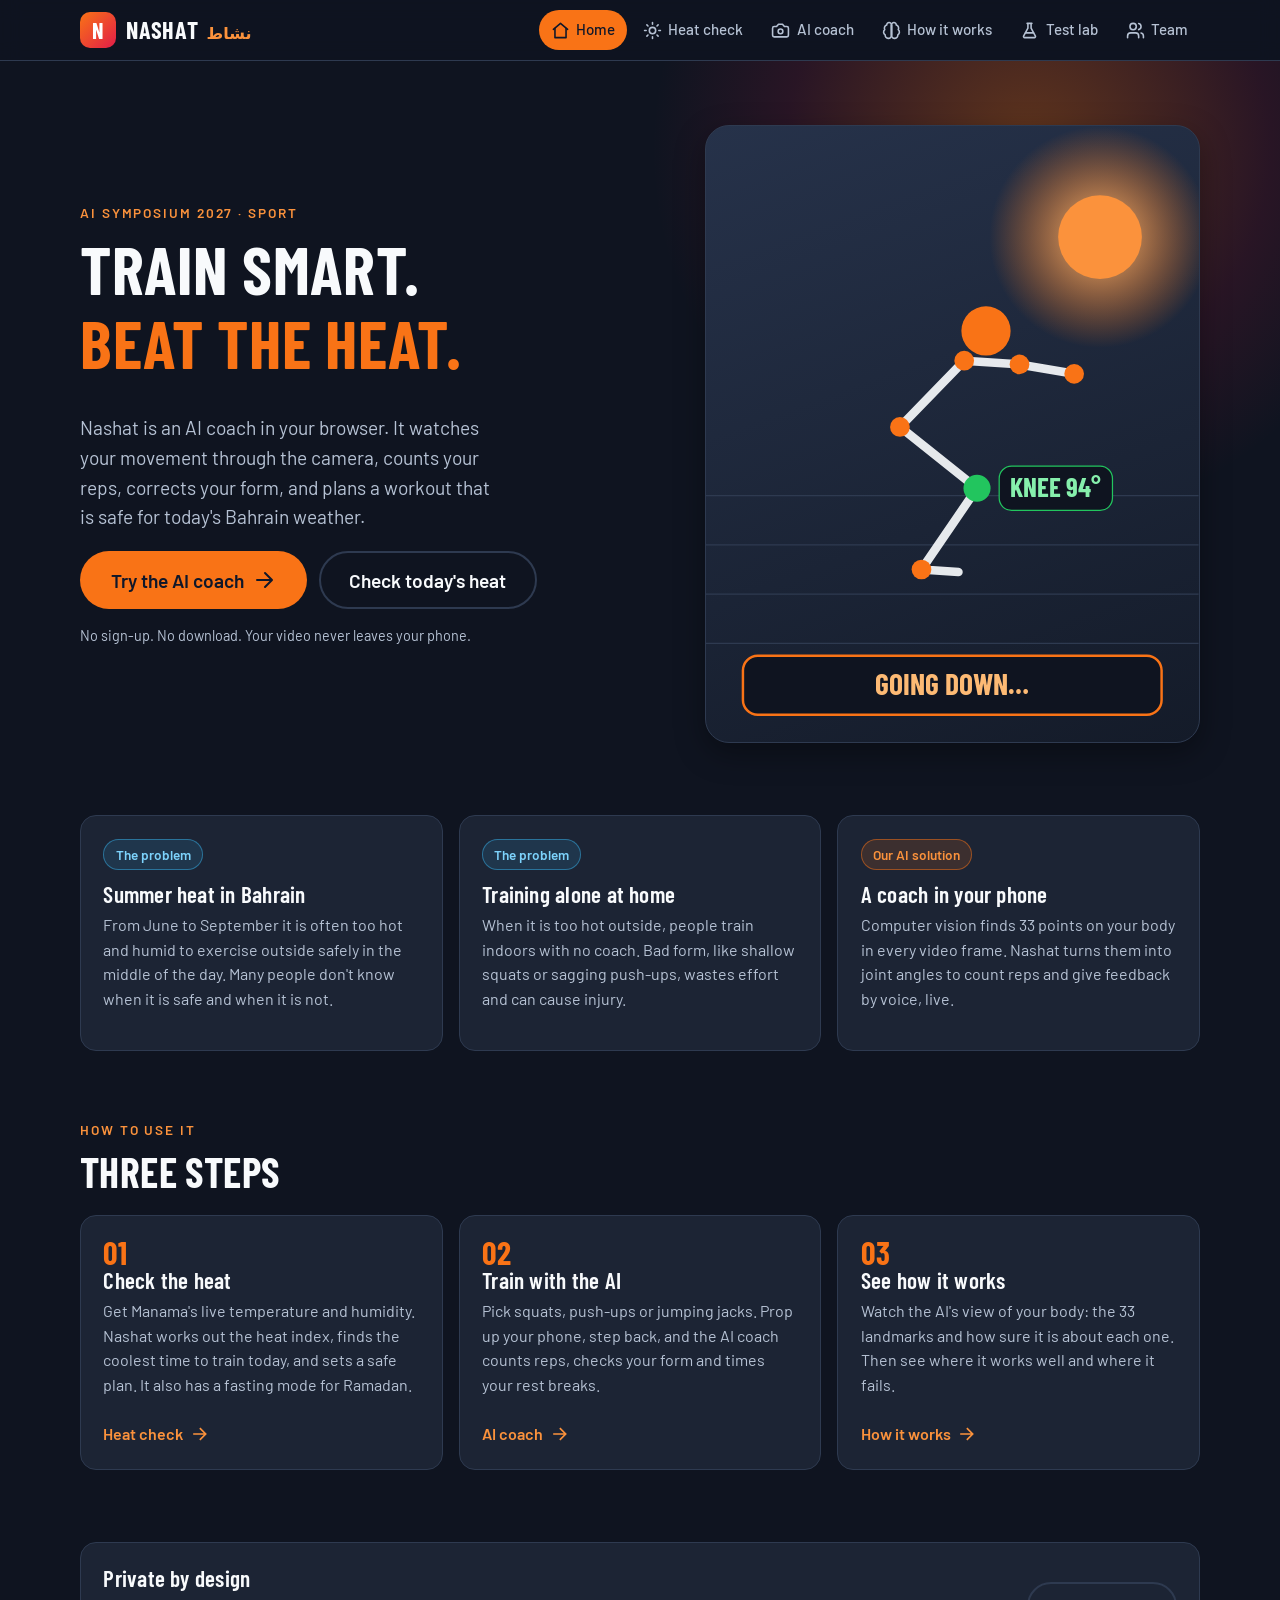
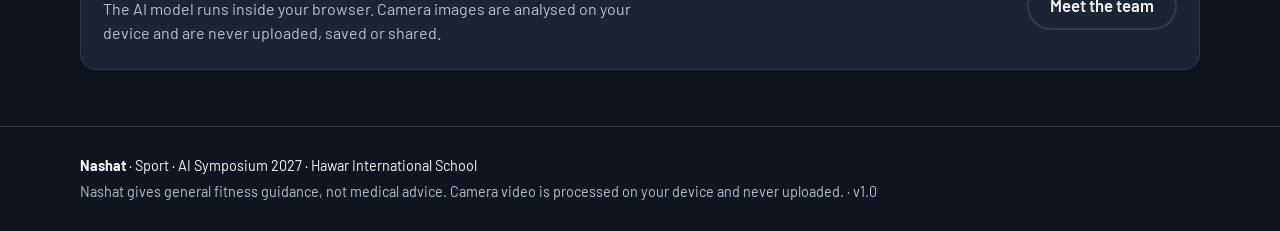
==== index.html @ 6001235d "Add GSAP animations based on UI UX Pro Max motion presets - Hero: animated squat demo with live knee" ====
<!doctype html>
<html lang="en">
<head>
  <meta charset="utf-8">
  <meta name="viewport" content="width=device-width, initial-scale=1, viewport-fit=cover">
  <title>Nashat — heat-smart AI exercise coach</title>
  <meta name="description" content="Nashat uses on-device AI pose detection to count your reps, check your form and keep your workout safe in Bahrain's heat.">
  <meta name="theme-color" content="#0F1420">
  <link rel="icon" href="assets/icon.svg" type="image/svg+xml">
  <link rel="preconnect" href="https://fonts.googleapis.com">
  <link rel="preconnect" href="https://fonts.gstatic.com" crossorigin>
  <link href="https://fonts.googleapis.com/css2?family=Barlow+Condensed:wght@500;600;700&family=Barlow:wght@400;500;600;700&display=swap" rel="stylesheet">
  <link rel="stylesheet" href="css/style.css">
  <script>document.documentElement.classList.add('js-motion')</script>
</head>
<body>
<main id="main">
  <section class="hero">
    <div class="wrap hero-grid">
      <div>
        <span class="eyebrow intro">AI Symposium 2027 · Sport</span>
        <h1 data-split>Train smart.<br><span>Beat the heat.</span></h1>
        <p class="lead intro">Nashat is an AI coach in your browser. It watches your movement through the camera, counts your reps, corrects your form, and plans a workout that is safe for today's Bahrain weather.</p>
        <div class="btn-row intro">
          <a class="btn btn-primary btn-lg" href="coach.html" id="cta-coach">Try the AI coach <svg class="icon" viewBox="0 0 24 24" fill="none" stroke="currentColor" stroke-width="2" stroke-linecap="round" stroke-linejoin="round" aria-hidden="true"><path d="M5 12h14M13 5l7 7-7 7"/></svg></a>
          <a class="btn btn-ghost btn-lg" href="heat.html">Check today's heat</a>
        </div>
        <p class="small muted intro" style="margin-top:1rem">No sign-up. No download. Your video never leaves your phone.</p>
      </div>
      <div class="hero-visual" aria-hidden="true">
        <!-- Illustration: a skeleton figure in a squat, like the AI sees it -->
        <svg viewBox="0 0 400 500">
          <defs>
            <radialGradient id="sunG" cx="0.5" cy="0.5" r="0.5">
              <stop offset="0" stop-color="#FDBA74"/><stop offset="1" stop-color="#F97316" stop-opacity="0"/>
            </radialGradient>
          </defs>
          <circle cx="320" cy="90" r="90" fill="url(#sunG)"/>
          <circle cx="320" cy="90" r="34" fill="#FB923C"/>
          <g stroke="#2E3A50" stroke-width="1">
            <path d="M0 420H400M0 380H400M0 340H400M0 300H400"/>
          </g>
          <g id="fig" stroke="#F8FAFC" stroke-width="7" stroke-linecap="round" stroke-linejoin="round" fill="none" opacity="0.92">
            <path id="fig-body" d="M180 170 L200 240"/>
            <path id="fig-arm" d="M180 170 L235 200 L280 205"/>
            <path id="fig-leg" d="M200 240 L265 285 L240 360 L270 362"/>
          </g>
          <g id="fig-dots" fill="#F97316">
            <circle id="d-head" cx="170" cy="140" r="20"/>
            <circle id="d-sh" cx="180" cy="170" r="8"/><circle id="d-el" cx="235" cy="200" r="8"/><circle id="d-wr" cx="280" cy="205" r="8"/>
            <circle id="d-hip" cx="200" cy="240" r="8"/><circle id="d-an" cx="240" cy="360" r="8"/>
          </g>
          <circle id="d-knee" cx="265" cy="285" r="11" fill="#22C55E"/>
          <g font-family="Barlow Condensed, sans-serif" font-weight="700">
            <g id="knee-tag">
              <rect id="knee-box" x="282" y="268" rx="10" width="92" height="36" fill="#0F1420" stroke="#22C55E"/>
              <text id="knee-text" x="328" y="293" fill="#86EFAC" font-size="22" text-anchor="middle">KNEE 92°</text>
            </g>
            <rect id="cue-box" x="30" y="430" rx="12" width="340" height="48" fill="#0F1420" stroke="#22C55E" stroke-width="2"/>
            <text id="cue-text" x="200" y="462" fill="#86EFAC" font-size="24" text-anchor="middle">GOOD DEPTH · REP 7</text>
          </g>
        </svg>
      </div>
    </div>
  </section>

  <section class="section-tight">
    <div class="wrap">
      <div class="grid grid-3">
        <div class="card">
          <span class="badge badge-rule">The problem</span>
          <h3 style="margin-top:0.75rem">Summer heat in Bahrain</h3>
          <p class="muted">From June to September it is often too hot and humid to exercise outside safely in the middle of the day. Many people don't know when it is safe and when it is not.</p>
        </div>
        <div class="card">
          <span class="badge badge-rule">The problem</span>
          <h3 style="margin-top:0.75rem">Training alone at home</h3>
          <p class="muted">When it is too hot outside, people train indoors with no coach. Bad form, like shallow squats or sagging push-ups, wastes effort and can cause injury.</p>
        </div>
        <div class="card">
          <span class="badge badge-ai">Our AI solution</span>
          <h3 style="margin-top:0.75rem">A coach in your phone</h3>
          <p class="muted">Computer vision finds 33 points on your body in every video frame. Nashat turns them into joint angles to count reps and give feedback by voice, live.</p>
        </div>
      </div>
    </div>
  </section>

  <section class="section">
    <div class="wrap">
      <span class="eyebrow">How to use it</span>
      <h2>Three steps</h2>
      <div class="grid grid-3 steps">
        <div class="card step">
          <h3>Check the heat</h3>
          <p class="muted">Get Manama's live temperature and humidity. Nashat works out the heat index, finds the coolest time to train today, and sets a safe plan. It also has a fasting mode for Ramadan.</p>
          <a href="heat.html">Heat check <svg class="icon" viewBox="0 0 24 24" fill="none" stroke="currentColor" stroke-width="2" aria-hidden="true"><path d="M5 12h14M13 5l7 7-7 7"/></svg></a>
        </div>
        <div class="card step">
          <h3>Train with the AI</h3>
          <p class="muted">Pick squats, push-ups or jumping jacks. Prop up your phone, step back, and the AI coach counts reps, checks your form and times your rest breaks.</p>
          <a href="coach.html">AI coach <svg class="icon" viewBox="0 0 24 24" fill="none" stroke="currentColor" stroke-width="2" aria-hidden="true"><path d="M5 12h14M13 5l7 7-7 7"/></svg></a>
        </div>
        <div class="card step">
          <h3>See how it works</h3>
          <p class="muted">Watch the AI's view of your body: the 33 landmarks and how sure it is about each one. Then see where it works well and where it fails.</p>
          <a href="how.html">How it works <svg class="icon" viewBox="0 0 24 24" fill="none" stroke="currentColor" stroke-width="2" aria-hidden="true"><path d="M5 12h14M13 5l7 7-7 7"/></svg></a>
        </div>
      </div>
    </div>
  </section>

  <section class="section-tight">
    <div class="wrap">
      <div class="card" style="display:flex;flex-wrap:wrap;gap:1.25rem;align-items:center;justify-content:space-between">
        <div style="max-width:60ch">
          <h3>Private by design</h3>
          <p class="muted" style="margin:0">The AI model runs inside your browser. Camera images are analysed on your device and are never uploaded, saved or shared.</p>
        </div>
        <a class="btn btn-ghost" href="team.html">Meet the team</a>
      </div>
    </div>
  </section>
</main>
<script type="module">
  import { initPage } from './js/ui.js';
  import { ready } from './js/motion.js';
  initPage();

  // Hero demo: the figure does 3 squats while the "AI" reads its knee angle.
  const $ = (id) => document.getElementById(id);
  const ANKLE = { x: 175, y: 360 };
  const rad = (d) => (d * Math.PI) / 180;
  const at = (p, len, deg, down = false) => ({ x: p.x + len * Math.sin(rad(deg)), y: p.y + (down ? 1 : -1) * len * Math.cos(rad(deg)) });
  const GREEN = '#22C55E', ORANGE = '#F97316', BLUE = '#38BDF8';

  function pose(knee) {
    const bend = 170 - knee;                       // 0 standing … ~80 deep
    const shin = 4 + bend * 0.4;                   // shin leans forward
    const thigh = 180 - knee - shin;               // thigh leans back
    const k = at(ANKLE, 80, shin);
    const h = at(k, 80, -thigh);
    const lean = 10 + bend * 0.45;                 // chest leans forward as you go down
    const sh = at(h, 75, lean);
    const head = at(sh, 30, lean - 8);
    const arm = 15 + (bend / 80) * 75;             // arms swing forward for balance
    const el = at(sh, 45, arm, true);
    const wr = at(el, 45, arm - 6, true);
    const P = (p) => `${p.x.toFixed(1)} ${p.y.toFixed(1)}`;
    $('fig-body').setAttribute('d', `M${P(sh)} L${P(h)}`);
    $('fig-arm').setAttribute('d', `M${P(sh)} L${P(el)} L${P(wr)}`);
    $('fig-leg').setAttribute('d', `M${P(h)} L${P(k)} L${P(ANKLE)} L${ANKLE.x + 30} ${ANKLE.y + 2}`);
    const dot = (id, p) => { $(id).setAttribute('cx', p.x.toFixed(1)); $(id).setAttribute('cy', p.y.toFixed(1)); };
    dot('d-head', head); dot('d-sh', sh); dot('d-el', el); dot('d-wr', wr); dot('d-hip', h); dot('d-an', ANKLE); dot('d-knee', k);
    const deep = knee <= 100;
    $('d-knee').setAttribute('fill', deep ? GREEN : ORANGE);
    $('knee-box').setAttribute('x', (k.x + 18).toFixed(1));
    $('knee-box').setAttribute('y', (k.y - 18).toFixed(1));
    $('knee-box').setAttribute('stroke', deep ? GREEN : ORANGE);
    $('knee-text').setAttribute('x', (k.x + 64).toFixed(1));
    $('knee-text').setAttribute('y', (k.y + 7).toFixed(1));
    $('knee-text').setAttribute('fill', deep ? '#86EFAC' : '#FDBA74');
    $('knee-text').textContent = `KNEE ${Math.round(knee)}°`;
  }
  function cue(text, color) {
    $('cue-text').textContent = text;
    $('cue-box').setAttribute('stroke', color);
    $('cue-text').setAttribute('fill', color === GREEN ? '#86EFAC' : color === BLUE ? '#BAE6FD' : '#FDBA74');
  }

  pose(92); // static frame (also what reduced-motion users see)

  ready().then((gsap) => {
    if (!gsap) return;
    const s = { knee: 170 };
    let reps = 0;
    pose(170); cue('READY', BLUE);
    const tl = gsap.timeline({ delay: 0.9, onUpdate: () => pose(s.knee) });
    for (let i = 0; i < 3; i++) {
      tl.call(() => cue('GOING DOWN…', ORANGE))
        .to(s, { knee: 88, duration: 1.0, ease: 'power1.inOut' })
        .call(() => cue('GOOD DEPTH · DRIVE UP!', GREEN))
        .to(s, { knee: 88, duration: 0.2 })
        .to(s, { knee: 170, duration: 0.85, ease: 'power2.out' })
        .call(() => { reps++; cue(`REP ${reps} · GOOD FORM`, GREEN); gsap.fromTo('#cue-box', { opacity: 0.4 }, { opacity: 1, duration: 0.3 }); })
        .to(s, { knee: 170, duration: 0.5 });
    }
    tl.call(() => cue('3 REPS · ALL GOOD FORM', GREEN));
  });
</script>
</body>
</html>
---- css/style.css ----
/* Nashat — design tokens */
:root {
  --bg: #0F1420;
  --bg-2: #161D2C;
  --card: #1C2434;
  --card-2: #232D40;
  --border: #2E3A50;
  --fg: #F8FAFC;
  --muted: #B6C2D4;
  --primary: #F97316;
  --primary-2: #FB923C;
  --on-primary: #0F172A;
  --accent: #22C55E;
  --danger: #EF4444;
  --warn: #EAB308;
  --info: #38BDF8;

  --lvl-0: #22C55E;
  --lvl-1: #EAB308;
  --lvl-2: #F97316;
  --lvl-3: #EF4444;
  --lvl-4: #A855F7;

  --radius: 16px;
  --radius-sm: 10px;
  --shadow: 0 10px 30px rgba(0, 0, 0, 0.35);
  --font-head: 'Barlow Condensed', 'Arial Narrow', system-ui, sans-serif;
  --font-body: 'Barlow', system-ui, -apple-system, 'Segoe UI', Roboto, sans-serif;
  --tab-h: 64px;
}

* { box-sizing: border-box; }
html { -webkit-text-size-adjust: 100%; scroll-behavior: smooth; }
body {
  margin: 0;
  background: var(--bg);
  color: var(--fg);
  font: 400 1rem/1.55 var(--font-body);
  min-height: 100vh;
  display: flex;
  flex-direction: column;
}
main { flex: 1; }
img, svg, video, canvas { max-width: 100%; display: block; }
a { color: var(--primary-2); }
h1, h2, h3, h4 { font-family: var(--font-head); line-height: 1.1; margin: 0 0 0.5em; letter-spacing: 0.01em; }
h1 { font-size: clamp(2.4rem, 7vw, 4.2rem); font-weight: 700; text-transform: uppercase; }
h2 { font-size: clamp(1.8rem, 4.5vw, 2.6rem); font-weight: 700; text-transform: uppercase; }
h3 { font-size: 1.45rem; font-weight: 600; }
p { margin: 0 0 1em; }
.muted { color: var(--muted); }
.small { font-size: 0.9rem; }
.center { text-align: center; }
.wrap { width: min(1120px, 100% - 2rem); margin-inline: auto; }
.section { padding: 3rem 0; }
.section-tight { padding: 1.5rem 0; }
.eyebrow { font: 600 0.85rem/1 var(--font-body); text-transform: uppercase; letter-spacing: 0.14em; color: var(--primary-2); margin-bottom: 0.75rem; display: block; }
.icon { width: 1.25em; height: 1.25em; flex: none; }
.icon-lg { width: 2rem; height: 2rem; }

:focus-visible { outline: 3px solid var(--primary); outline-offset: 2px; border-radius: 6px; }
.skip { position: absolute; left: -999px; top: 0; background: var(--primary); color: var(--on-primary); padding: 0.5rem 1rem; z-index: 100; }
.skip:focus { left: 0.5rem; top: 0.5rem; }

/* header */
.site-header { position: sticky; top: 0; z-index: 30; background: rgba(15, 20, 32, 0.88); backdrop-filter: blur(10px); border-bottom: 1px solid var(--border); }
.header-inner { display: flex; align-items: center; justify-content: space-between; gap: 1rem; height: 60px; }
.brand { display: flex; align-items: center; gap: 0.6rem; text-decoration: none; color: var(--fg); }
.brand-mark { width: 36px; height: 36px; border-radius: 10px; display: grid; place-items: center; font: 700 1.4rem/1 var(--font-head); background: linear-gradient(135deg, var(--primary), #E11D48); color: #fff; }
.brand-text { font: 700 1.5rem/1 var(--font-head); text-transform: uppercase; letter-spacing: 0.04em; display: flex; align-items: baseline; gap: 0.45rem; }
.brand-text small { font: 600 1rem/1 var(--font-body); color: var(--primary-2); letter-spacing: 0; }
.top-nav { display: flex; gap: 0.25rem; }
.top-nav a, .tab-bar a { color: var(--muted); text-decoration: none; display: flex; align-items: center; gap: 0.4rem; font-weight: 500; transition: color 0.2s, background 0.2s; }
.top-nav a { padding: 0.5rem 0.75rem; border-radius: 999px; font-size: 0.95rem; }
.top-nav a:hover { color: var(--fg); background: var(--card); }
.top-nav a[aria-current='page'] { color: var(--on-primary); background: var(--primary); }
.tab-bar { display: none; }

@media (max-width: 860px) {
  .top-nav { display: none; }
  .tab-bar {
    display: grid; grid-template-columns: repeat(6, 1fr);
    position: fixed; bottom: 0; left: 0; right: 0; z-index: 30;
    height: calc(var(--tab-h) + env(safe-area-inset-bottom));
    padding-bottom: env(safe-area-inset-bottom);
    background: rgba(15, 20, 32, 0.96); border-top: 1px solid var(--border); backdrop-filter: blur(10px);
  }
  .tab-bar a { flex-direction: column; justify-content: center; gap: 2px; font-size: 0.68rem; min-height: 44px; text-align: center; line-height: 1.1; }
  .tab-bar a[aria-current='page'] { color: var(--primary); }
  .tab-bar .icon { width: 22px; height: 22px; }
  body { padding-bottom: calc(var(--tab-h) + env(safe-area-inset-bottom)); }
}

.site-footer { border-top: 1px solid var(--border); padding: 1.5rem 0; font-size: 0.9rem; margin-top: 2rem; }
.site-footer p { margin: 0.25rem 0; }

/* buttons */
.btn {
  display: inline-flex; align-items: center; justify-content: center; gap: 0.5rem;
  min-height: 48px; padding: 0.7rem 1.3rem; border-radius: 999px; border: 2px solid transparent;
  font: 600 1.05rem/1 var(--font-body); text-decoration: none; cursor: pointer;
  transition: transform 0.15s, background 0.2s, border-color 0.2s, color 0.2s;
  background: var(--card-2); color: var(--fg);
}
.btn:hover { transform: translateY(-1px); }
.btn:active { transform: translateY(1px); }
.btn:disabled { opacity: 0.5; cursor: not-allowed; transform: none; }
.btn-primary { background: var(--primary); color: var(--on-primary); }
.btn-primary:hover { background: var(--primary-2); }
.btn-accent { background: var(--accent); color: var(--on-primary); }
.btn-ghost { background: transparent; border-color: var(--border); color: var(--fg); }
.btn-ghost:hover { border-color: var(--primary); }
.btn-danger { background: transparent; border-color: var(--danger); color: #FCA5A5; }
.btn-sm { min-height: 40px; padding: 0.45rem 0.9rem; font-size: 0.95rem; }
.btn-lg { min-height: 58px; padding: 0.9rem 1.8rem; font-size: 1.2rem; }
.btn-row { display: flex; flex-wrap: wrap; gap: 0.75rem; align-items: center; }

/* cards & grids */
.card { background: var(--card); border: 1px solid var(--border); border-radius: var(--radius); padding: 1.4rem; }
.card h3 { margin-bottom: 0.35rem; }
.grid { display: grid; gap: 1rem; }
.grid-2 { grid-template-columns: repeat(auto-fit, minmax(min(100%, 320px), 1fr)); }
.grid-3 { grid-template-columns: repeat(auto-fit, minmax(min(100%, 240px), 1fr)); }
.grid-4 { grid-template-columns: repeat(auto-fit, minmax(min(100%, 180px), 1fr)); }
.stack > * + * { margin-top: 1rem; }

.badge { display: inline-flex; align-items: center; gap: 0.35rem; padding: 0.25rem 0.7rem; border-radius: 999px; font-size: 0.85rem; font-weight: 600; background: var(--card-2); border: 1px solid var(--border); }
.badge-ai { background: rgba(249, 115, 22, 0.15); border-color: rgba(249, 115, 22, 0.5); color: var(--primary-2); }
.badge-rule { background: rgba(56, 189, 248, 0.12); border-color: rgba(56, 189, 248, 0.45); color: #7DD3FC; }

/* hero */
.hero { position: relative; overflow: hidden; padding: 4rem 0 3rem; }
.hero::before {
  content: ''; position: absolute; inset: -40% -10% auto auto; width: 70vw; height: 70vw; max-width: 760px; max-height: 760px;
  background: radial-gradient(circle, rgba(249, 115, 22, 0.35), rgba(225, 29, 72, 0.12) 45%, transparent 70%);
  pointer-events: none;
}
.hero-grid { position: relative; display: grid; gap: 2rem; grid-template-columns: 1.2fr 1fr; align-items: center; }
@media (max-width: 860px) { .hero-grid { grid-template-columns: 1fr; } .hero { padding-top: 2.5rem; } }
.hero h1 span { color: var(--primary); }
.hero .lead { font-size: 1.2rem; color: var(--muted); max-width: 38ch; }
.hero-visual { aspect-ratio: 4 / 5; border-radius: 24px; background: linear-gradient(160deg, #26324A, #141B29); border: 1px solid var(--border); position: relative; overflow: hidden; box-shadow: var(--shadow); }
.hero-visual svg { width: 100%; height: 100%; }

.steps { counter-reset: step; }
.step { position: relative; padding-top: 3.2rem; }
.step::before { counter-increment: step; content: counter(step, decimal-leading-zero); position: absolute; top: 1.2rem; left: 1.4rem; font: 700 2rem/1 var(--font-head); color: var(--primary); }
.step a { display: inline-flex; align-items: center; gap: 0.35rem; font-weight: 600; text-decoration: none; margin-top: 0.5rem; }

.split { display: grid; gap: 1.5rem; grid-template-columns: 1fr 1fr; align-items: start; }
@media (max-width: 860px) { .split { grid-template-columns: 1fr; } }

/* forms */
label { font-weight: 600; display: block; margin-bottom: 0.35rem; }
.field { margin-bottom: 1rem; }
.hint { font-size: 0.85rem; color: var(--muted); margin-top: 0.25rem; }
input[type='number'], input[type='text'], select, textarea {
  width: 100%; min-height: 48px; padding: 0.6rem 0.8rem; font: inherit; font-size: 16px; color: var(--fg);
  background: var(--bg-2); border: 1px solid var(--border); border-radius: var(--radius-sm);
}
textarea { min-height: 90px; resize: vertical; }
input:focus, select:focus, textarea:focus { border-color: var(--primary); outline: none; box-shadow: 0 0 0 3px rgba(249, 115, 22, 0.3); }
input[type='range'] { width: 100%; accent-color: var(--primary); min-height: 32px; }
.switch { display: flex; align-items: center; gap: 0.75rem; cursor: pointer; font-weight: 500; min-height: 44px; }
.switch input { width: 22px; height: 22px; accent-color: var(--primary); }
.row { display: grid; grid-template-columns: 1fr 1fr; gap: 1rem; }
@media (max-width: 480px) { .row { grid-template-columns: 1fr; } }
fieldset { border: 0; padding: 0; margin: 0 0 1rem; }
legend { font-weight: 600; margin-bottom: 0.35rem; }
.choice-group { display: flex; flex-wrap: wrap; gap: 0.5rem; }
.choice-group label { margin: 0; font-weight: 500; }
.choice-group input { position: absolute; opacity: 0; pointer-events: none; }
.choice-group span { display: inline-flex; align-items: center; min-height: 44px; padding: 0.5rem 1rem; border-radius: 999px; border: 1px solid var(--border); background: var(--bg-2); cursor: pointer; }
.choice-group input:checked + span { background: var(--primary); color: var(--on-primary); border-color: var(--primary); font-weight: 600; }
.choice-group input:focus-visible + span { outline: 3px solid var(--primary); outline-offset: 2px; }

/* heat */
.heat-result { border-width: 2px; }
.heat-big { display: flex; align-items: baseline; gap: 0.6rem; flex-wrap: wrap; }
.heat-big .num { font: 700 4rem/1 var(--font-head); }
.heat-level { display: inline-block; padding: 0.35rem 0.9rem; border-radius: 999px; font-weight: 700; color: #0F172A; }
.scale { display: grid; grid-template-columns: repeat(5, 1fr); gap: 4px; margin: 1rem 0 0.25rem; }
.scale div { height: 10px; border-radius: 4px; opacity: 0.35; }
.scale div.on { opacity: 1; outline: 2px solid #fff; outline-offset: 1px; }
.scale-labels { display: grid; grid-template-columns: repeat(5, 1fr); gap: 4px; font-size: 0.72rem; color: var(--muted); }
.plan-tiles { display: grid; grid-template-columns: repeat(auto-fit, minmax(110px, 1fr)); gap: 0.75rem; margin: 1rem 0; }
.tile { background: var(--bg-2); border: 1px solid var(--border); border-radius: var(--radius-sm); padding: 0.8rem; }
.tile .v { font: 700 1.9rem/1 var(--font-head); }
.tile .k { font-size: 0.8rem; color: var(--muted); text-transform: uppercase; letter-spacing: 0.06em; margin-top: 0.3rem; }
.tips { padding-left: 1.2rem; margin: 0; }
.tips li { margin-bottom: 0.5rem; }

.hours { display: grid; grid-template-columns: repeat(24, 1fr); gap: 2px; align-items: end; height: 120px; margin-top: 0.75rem; }
.hours .bar { border-radius: 3px 3px 0 0; min-height: 4px; position: relative; }
.hours .bar.best { outline: 2px solid #fff; outline-offset: 1px; }
.hours-axis { display: grid; grid-template-columns: repeat(24, 1fr); gap: 2px; font-size: 0.7rem; color: var(--muted); margin-top: 4px; }
.hours-axis span { text-align: center; }
.legend { display: flex; flex-wrap: wrap; gap: 0.5rem 1rem; font-size: 0.82rem; color: var(--muted); margin-top: 0.75rem; }
.legend i { display: inline-block; width: 10px; height: 10px; border-radius: 3px; margin-right: 0.3rem; vertical-align: middle; }

/* coach */
.exercise-pick { display: grid; grid-template-columns: repeat(3, 1fr); gap: 0.75rem; }
@media (max-width: 560px) { .exercise-pick { grid-template-columns: 1fr; } }
.exercise-pick button { text-align: left; background: var(--card); color: var(--fg); border: 2px solid var(--border); border-radius: var(--radius); padding: 1rem; cursor: pointer; font: inherit; transition: border-color 0.2s, transform 0.15s; min-height: 44px; }
.exercise-pick button:hover { border-color: var(--primary-2); }
.exercise-pick button[aria-pressed='true'] { border-color: var(--primary); background: var(--card-2); }
.exercise-pick strong { display: block; font: 700 1.4rem/1.1 var(--font-head); text-transform: uppercase; }
.exercise-pick span { font-size: 0.88rem; color: var(--muted); }

.stage { position: relative; background: #000; border-radius: var(--radius); overflow: hidden; aspect-ratio: 4 / 3; border: 1px solid var(--border); }
.stage video, .stage canvas { position: absolute; inset: 0; width: 100%; height: 100%; object-fit: contain; }
.stage.mirror video, .stage.mirror canvas { transform: scaleX(-1); }
.stage-empty { position: absolute; inset: 0; display: grid; place-items: center; text-align: center; padding: 1.5rem; color: var(--muted); }
.stage-hud { position: absolute; left: 0; right: 0; top: 0; display: flex; justify-content: space-between; align-items: flex-start; padding: 0.75rem; gap: 0.5rem; pointer-events: none; }
.hud-pill { background: rgba(15, 20, 32, 0.78); border-radius: 999px; padding: 0.35rem 0.8rem; font-weight: 600; font-size: 0.9rem; backdrop-filter: blur(6px); }
.cue { position: absolute; left: 0.75rem; right: 0.75rem; bottom: 0.75rem; padding: 0.8rem 1rem; border-radius: 12px; font: 700 clamp(1.2rem, 4vw, 1.7rem)/1.15 var(--font-head); text-transform: uppercase; text-align: center; background: rgba(15, 20, 32, 0.85); border: 2px solid var(--border); transition: background 0.2s, border-color 0.2s; }
.cue.good { border-color: var(--accent); color: #86EFAC; }
.cue.warn { border-color: var(--warn); color: #FDE047; }
.cue.info { border-color: var(--info); color: #BAE6FD; }
.cue:empty { display: none; }
.rep-flash { position: absolute; inset: 0; pointer-events: none; opacity: 0; }
.rep-flash.go-good { animation: flash-good 0.5s; }
.rep-flash.go-warn { animation: flash-warn 0.5s; }
@keyframes flash-good { from { opacity: 1; box-shadow: inset 0 0 0 10px var(--accent); } to { opacity: 0; } }
@keyframes flash-warn { from { opacity: 1; box-shadow: inset 0 0 0 10px var(--warn); } to { opacity: 0; } }

.counter { display: grid; grid-template-columns: repeat(3, 1fr); gap: 0.75rem; }
.counter .tile .v { font-size: 2.6rem; }
.counter .tile.big .v { font-size: 3.4rem; color: var(--primary); }
.coach-layout { display: grid; grid-template-columns: 1.5fr 1fr; gap: 1.25rem; align-items: start; }
@media (max-width: 960px) { .coach-layout { grid-template-columns: 1fr; } }
.rest-overlay { position: absolute; inset: 0; display: none; place-items: center; text-align: center; background: rgba(15, 20, 32, 0.9); }
.rest-overlay.show { display: grid; }
.rest-overlay .num { font: 700 5rem/1 var(--font-head); color: var(--info); }
.loading { display: flex; align-items: center; gap: 0.6rem; }
.spinner { width: 22px; height: 22px; border: 3px solid var(--border); border-top-color: var(--primary); border-radius: 50%; animation: spin 0.8s linear infinite; }
@keyframes spin { to { transform: rotate(360deg); } }
.metrics { display: grid; grid-template-columns: 1fr 1fr; gap: 0.5rem; font-size: 0.9rem; }
.metrics div { background: var(--bg-2); border-radius: 8px; padding: 0.4rem 0.6rem; display: flex; justify-content: space-between; }

.notice { display: flex; gap: 0.75rem; padding: 1rem; border-radius: var(--radius-sm); background: var(--bg-2); border-left: 4px solid var(--info); }
.notice.warn { border-left-color: var(--warn); }
.notice.danger { border-left-color: var(--danger); background: rgba(239, 68, 68, 0.1); }
.notice.good { border-left-color: var(--accent); }
.notice p:last-child { margin: 0; }

/* how it works */
.pipeline { display: grid; grid-template-columns: repeat(4, 1fr); gap: 0.75rem; position: relative; }
@media (max-width: 860px) { .pipeline { grid-template-columns: 1fr 1fr; } }
@media (max-width: 480px) { .pipeline { grid-template-columns: 1fr; } }
.pipe { background: var(--card); border: 1px solid var(--border); border-radius: var(--radius); padding: 1.1rem; position: relative; }
.pipe .n { font: 700 0.85rem/1 var(--font-body); letter-spacing: 0.12em; text-transform: uppercase; color: var(--primary-2); }
.pipe h3 { margin-top: 0.4rem; }
.cando { border-top: 4px solid var(--accent); }
.cannot { border-top: 4px solid var(--danger); }
.checklist { list-style: none; padding: 0; margin: 0; }
.checklist li { display: flex; gap: 0.5rem; margin-bottom: 0.6rem; }
.checklist .icon { margin-top: 0.15rem; }

/* tables */
.table-wrap { overflow-x: auto; border: 1px solid var(--border); border-radius: var(--radius-sm); }
table { width: 100%; border-collapse: collapse; font-size: 0.92rem; }
th, td { padding: 0.6rem 0.75rem; text-align: left; border-bottom: 1px solid var(--border); white-space: nowrap; }
th { background: var(--card-2); font-weight: 600; position: sticky; top: 0; }
tbody tr:hover { background: var(--card); }
td.num, th.num { text-align: right; font-variant-numeric: tabular-nums; }

.stat .v { font: 700 2.6rem/1 var(--font-head); }
.stat .k { color: var(--muted); font-size: 0.9rem; margin-top: 0.35rem; }

.chart-bars { display: grid; gap: 0.6rem; }
.chart-row { display: grid; grid-template-columns: 110px 1fr 56px; gap: 0.6rem; align-items: center; font-size: 0.9rem; }
.chart-track { height: 18px; background: var(--bg-2); border-radius: 4px; overflow: hidden; }
.chart-fill { height: 100%; border-radius: 0 4px 4px 0; background: var(--primary); }

/* team */
.member { display: flex; align-items: center; gap: 1rem; }
.avatar { width: 56px; height: 56px; border-radius: 50%; display: grid; place-items: center; font: 700 1.3rem/1 var(--font-head); background: linear-gradient(135deg, var(--primary), #E11D48); color: #fff; flex: none; }
.placeholder { border: 2px dashed var(--warn); border-radius: var(--radius-sm); padding: 1rem; color: #FDE047; background: rgba(234, 179, 8, 0.06); }
.qr-box { background: #fff; padding: 16px; border-radius: 12px; width: min(280px, 100%); }
.qr-box img, .qr-box canvas { width: 100%; height: auto; image-rendering: pixelated; }

/* toast */
.toast-box { position: fixed; left: 50%; transform: translateX(-50%); bottom: calc(var(--tab-h) + 1rem); z-index: 50; display: grid; gap: 0.5rem; width: min(420px, 92vw); }
@media (min-width: 861px) { .toast-box { bottom: 1.5rem; } }
.toast { background: var(--card-2); border: 1px solid var(--border); border-left: 4px solid var(--info); padding: 0.75rem 1rem; border-radius: 10px; box-shadow: var(--shadow); transition: opacity 0.3s, transform 0.3s; }
.toast-good { border-left-color: var(--accent); }
.toast-warn { border-left-color: var(--warn); }
.toast.out { opacity: 0; transform: translateY(8px); }

.hidden { display: none !important; }
.sr-only { position: absolute; width: 1px; height: 1px; overflow: hidden; clip: rect(0 0 0 0); white-space: nowrap; }

@media (prefers-reduced-motion: reduce) {
  *, *::before, *::after { animation-duration: 0.01ms !important; transition-duration: 0.01ms !important; scroll-behavior: auto !important; }
}

@media print {
  .site-header, .tab-bar, .site-footer, .no-print { display: none !important; }
  body { background: #fff; color: #000; }
}
.stats-grid { grid-template-columns: repeat(auto-fit, minmax(min(100%, 150px), 1fr)); }
@media (min-width: 1000px) { .stats-grid { grid-template-columns: repeat(6, 1fr); } }
@media (max-width: 480px) { .stats-grid { grid-template-columns: 1fr 1fr; } }

/* Motion: hide animated elements until GSAP takes over (only if the user allows motion).
   Safety net: if the script never runs, they appear after 3s anyway. */
@media (prefers-reduced-motion: no-preference) {
  .js-motion .intro,
  .js-motion [data-split],
  .js-motion main :is(.grid, .pipeline, .exercise-pick) > * {
    opacity: 0;
    animation: motion-fallback 0.3s 3s forwards;
  }
}
@keyframes motion-fallback { to { opacity: 1; } }
[data-split] { perspective: 600px; }
.exercise-pick button:hover { transform: translateY(-2px); }
.hours .bar, .chart-fill { will-change: auto; }
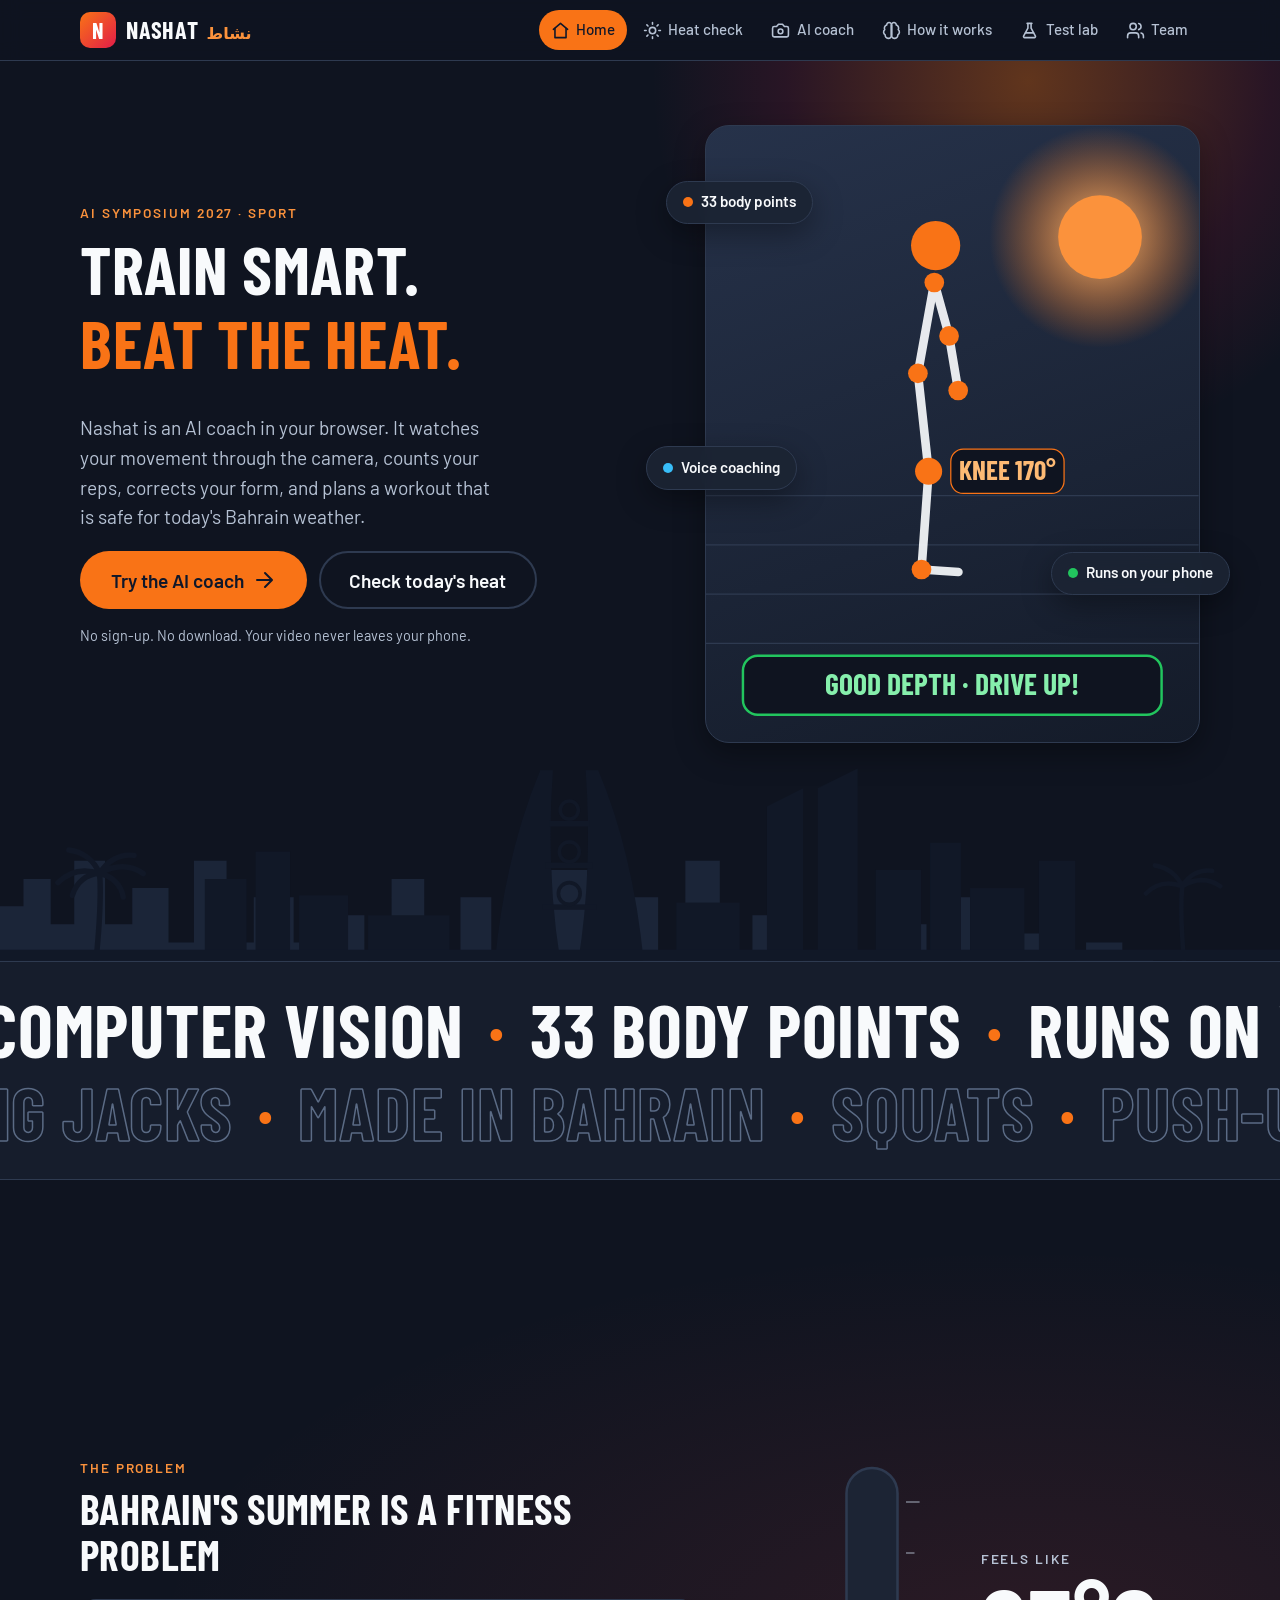
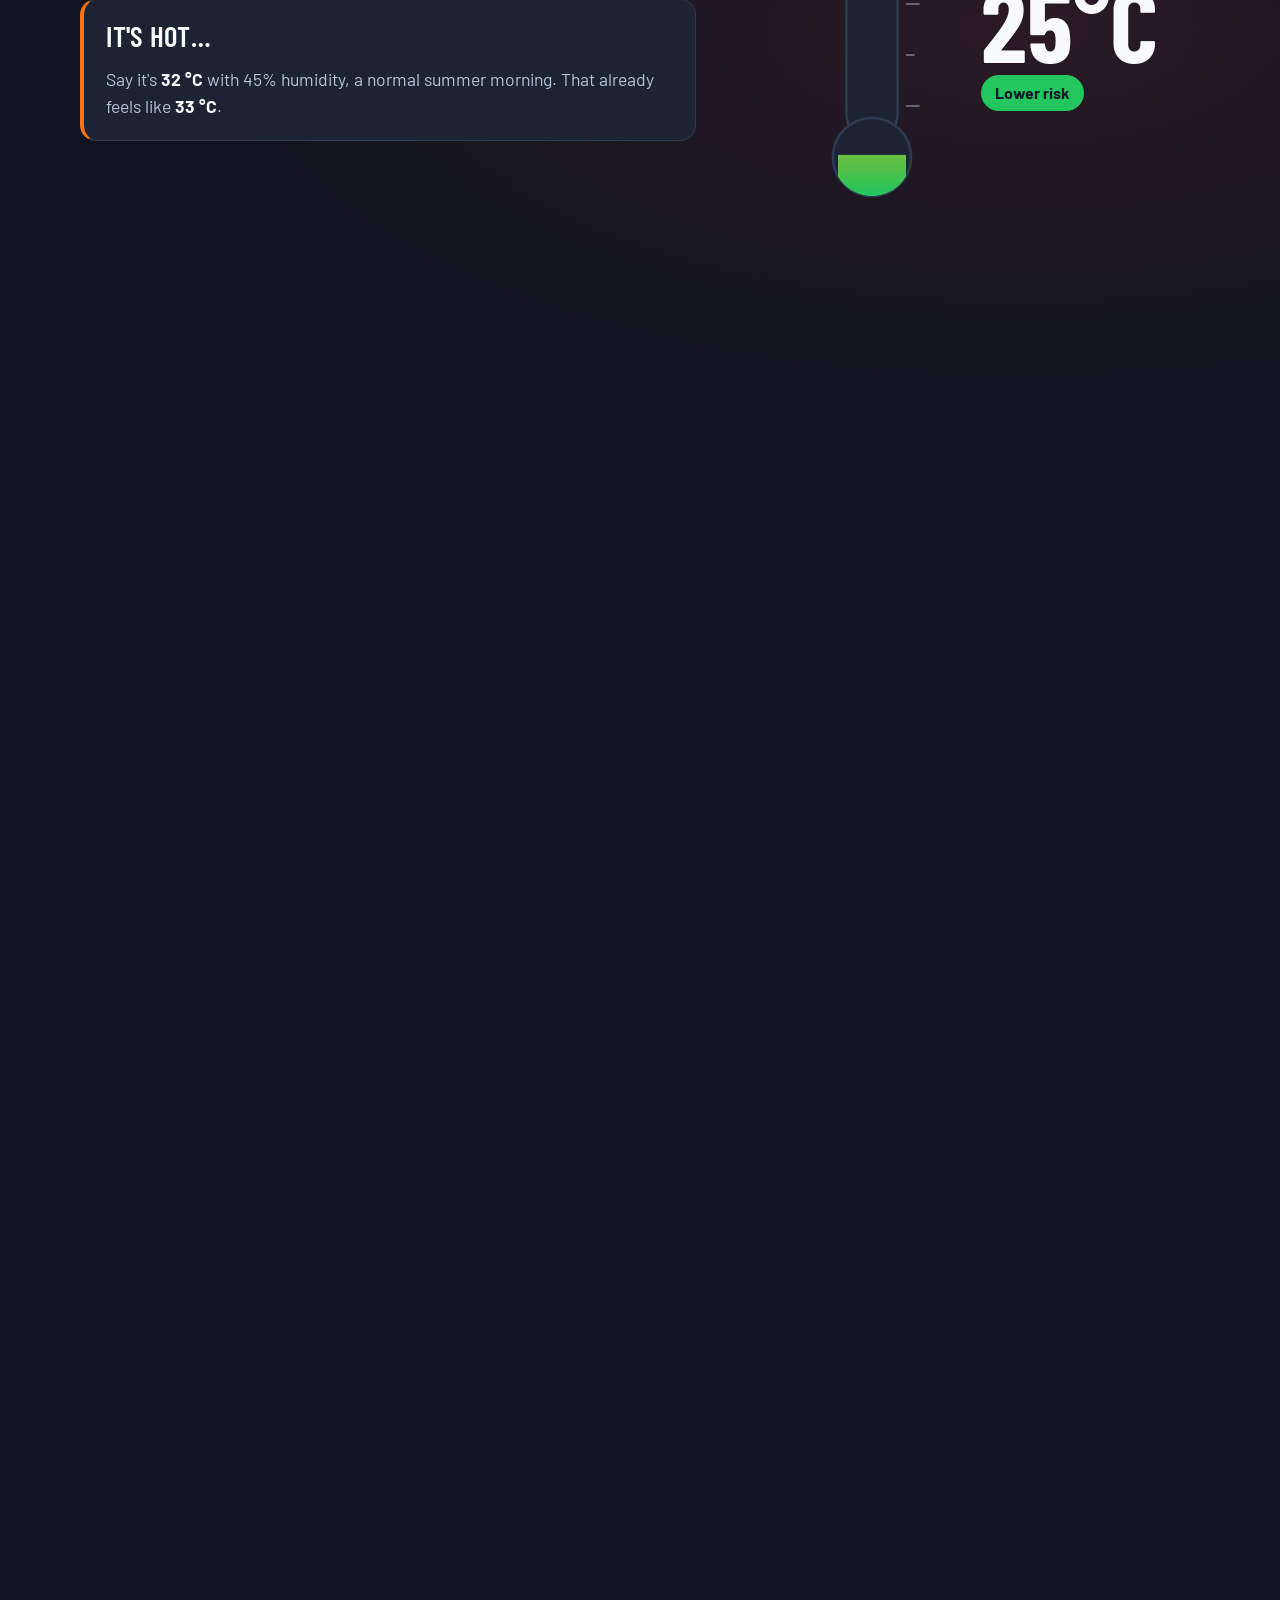
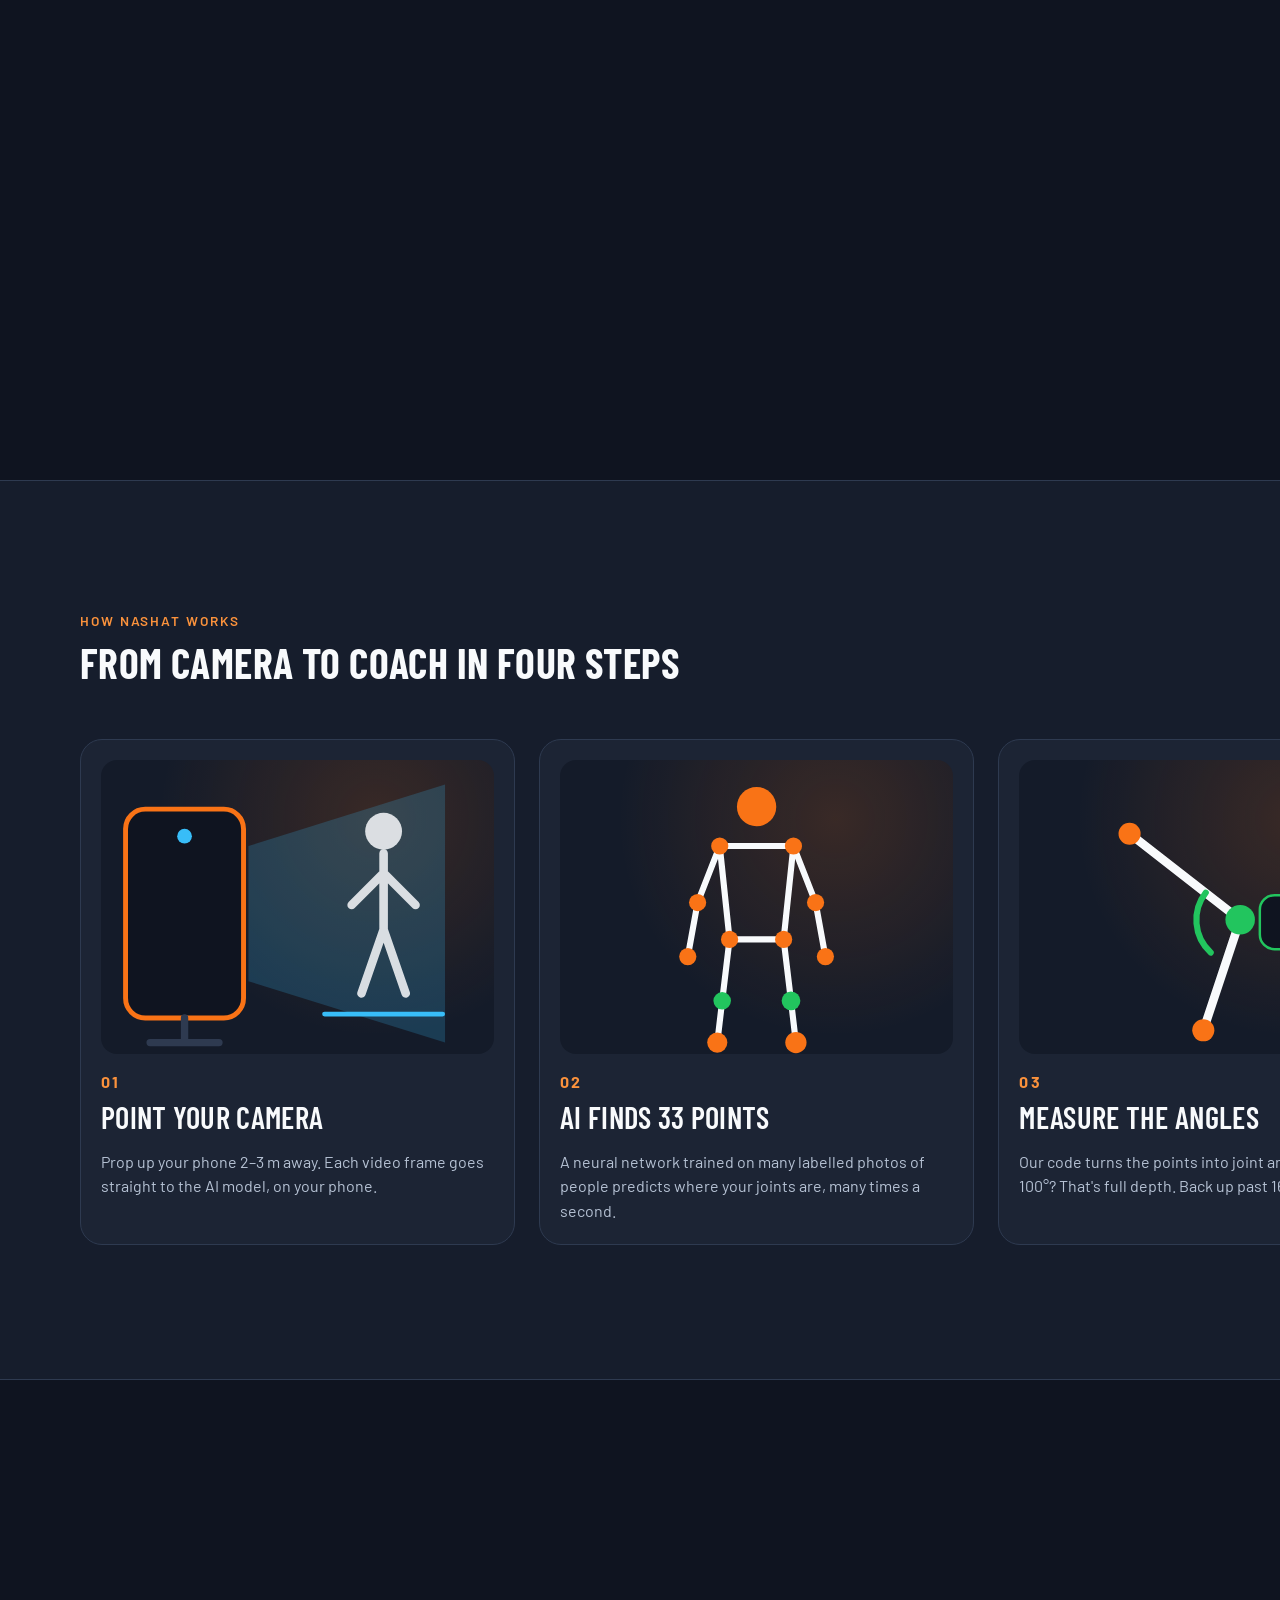
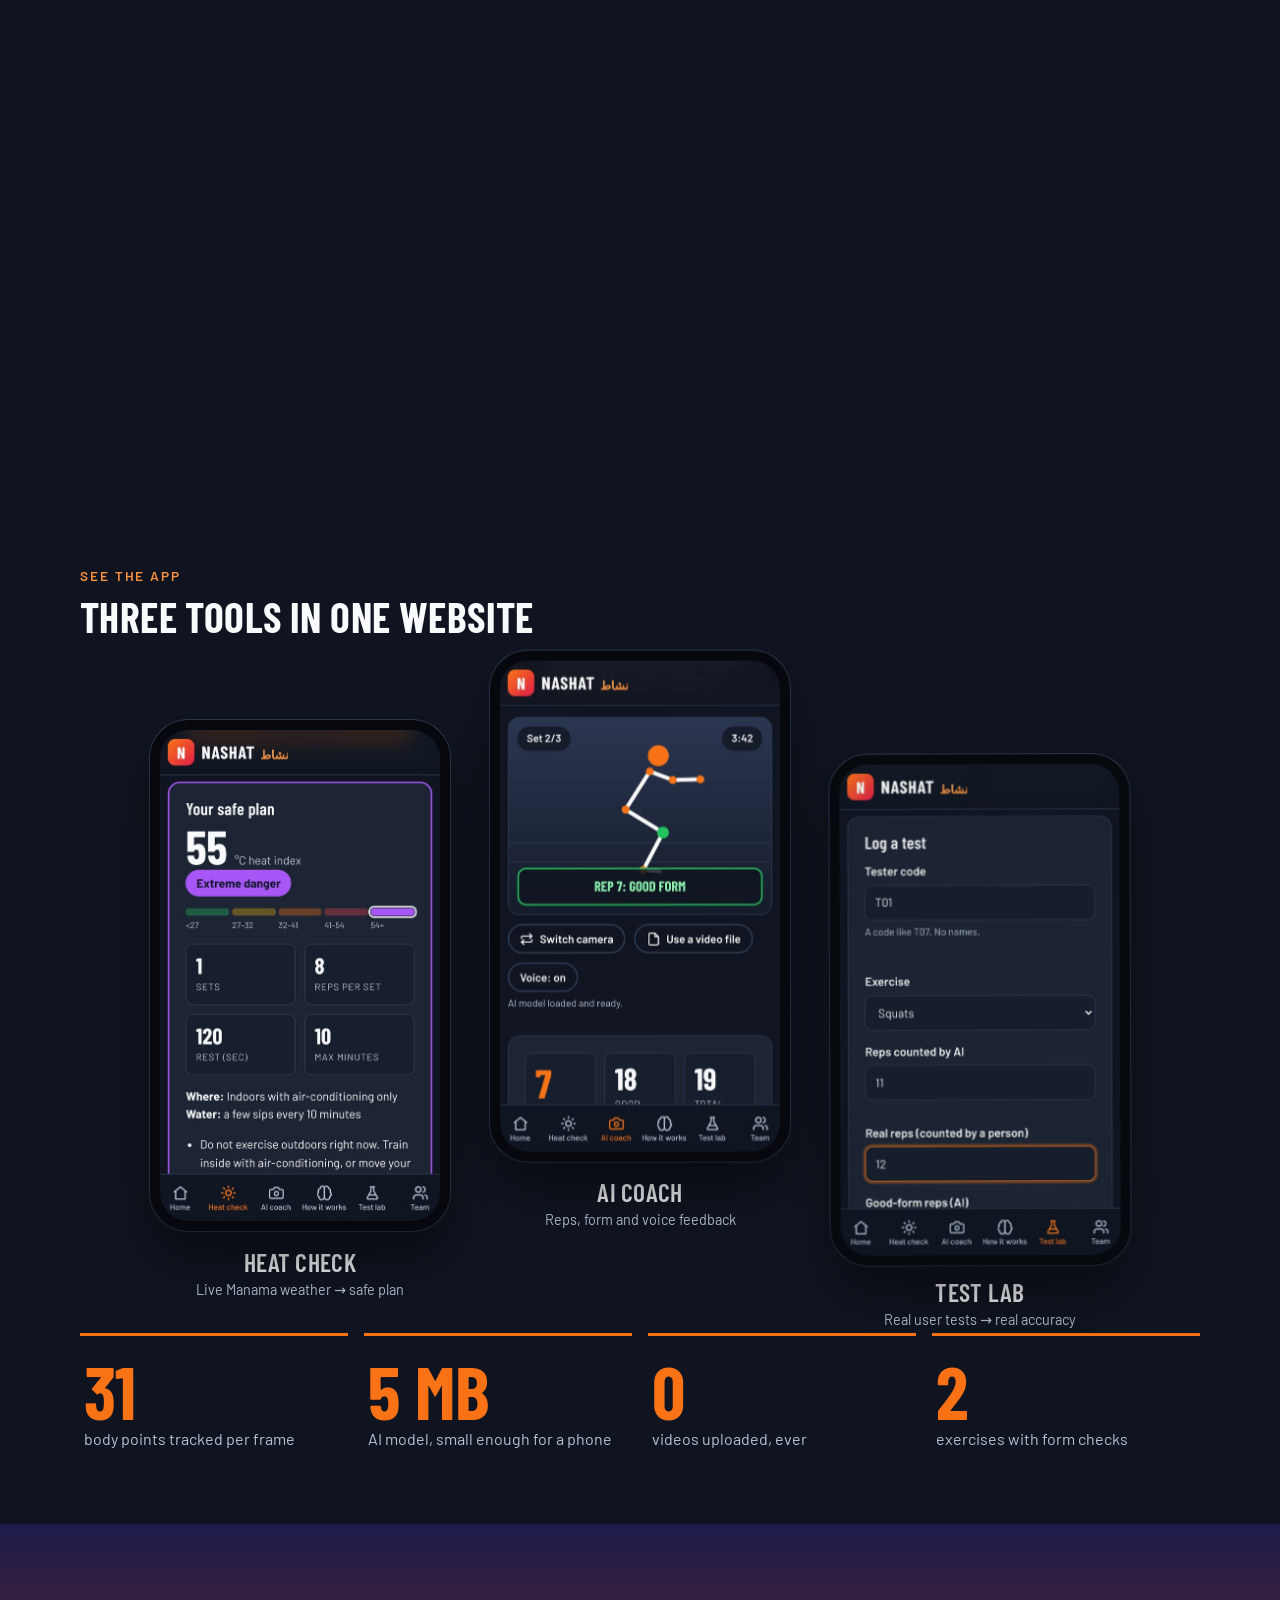
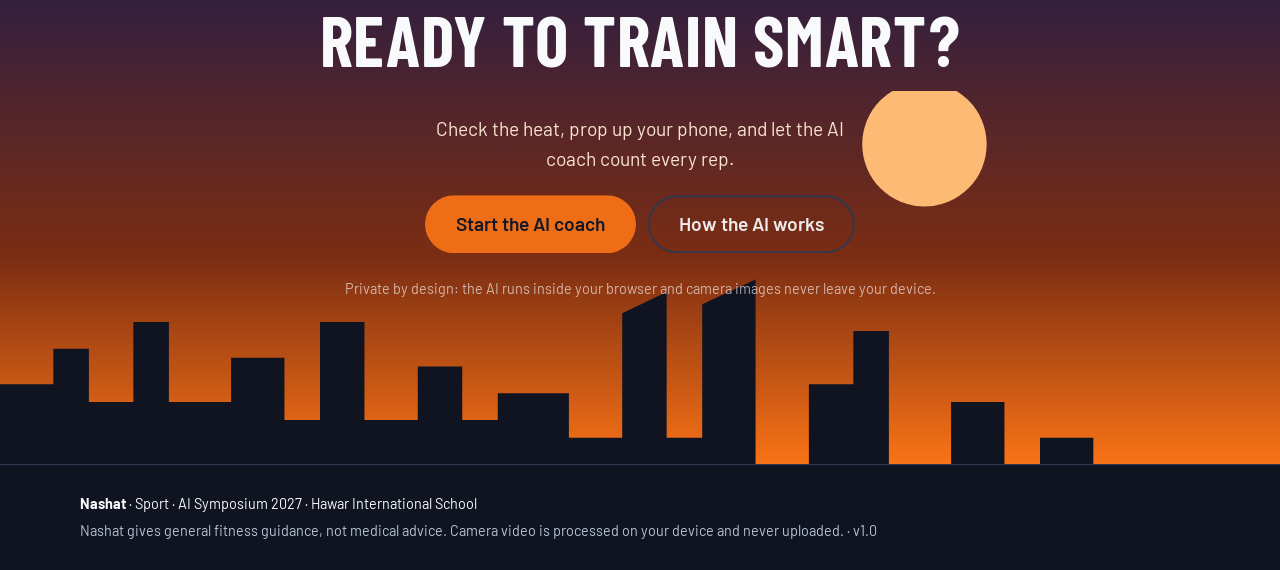
==== commit 814f9846: "Redesign home page as a scroll story with illustrations and app screenshots - Hero parallax: Manama " ====
--- a/index.html
+++ b/index.html
@@ -7,186 +7,267 @@
   <meta name="description" content="Nashat uses on-device AI pose detection to count your reps, check your form and keep your workout safe in Bahrain's heat.">
   <meta name="theme-color" content="#0F1420">
   <link rel="icon" href="assets/icon.svg" type="image/svg+xml">
-  <link rel="preconnect" href="https://fonts.googleapis.com">
-  <link rel="preconnect" href="https://fonts.gstatic.com" crossorigin>
-  <link href="https://fonts.googleapis.com/css2?family=Barlow+Condensed:wght@500;600;700&family=Barlow:wght@400;500;600;700&display=swap" rel="stylesheet">
+  <link rel="preload" href="assets/fonts/barlow-condensed-latin-700-normal.woff2" as="font" type="font/woff2" crossorigin>
   <link rel="stylesheet" href="css/style.css">
+  <link rel="stylesheet" href="css/home.css">
   <script>document.documentElement.classList.add('js-motion')</script>
 </head>
-<body>
+<body class="home">
 <main id="main">
-  <section class="hero">
+
+  <!-- ───────── HERO ───────── -->
+  <section class="hero hero-v2" id="hero">
     <div class="wrap hero-grid">
-      <div>
+      <div class="hero-copy">
         <span class="eyebrow intro">AI Symposium 2027 · Sport</span>
         <h1 data-split>Train smart.<br><span>Beat the heat.</span></h1>
         <p class="lead intro">Nashat is an AI coach in your browser. It watches your movement through the camera, counts your reps, corrects your form, and plans a workout that is safe for today's Bahrain weather.</p>
         <div class="btn-row intro">
-          <a class="btn btn-primary btn-lg" href="coach.html" id="cta-coach">Try the AI coach <svg class="icon" viewBox="0 0 24 24" fill="none" stroke="currentColor" stroke-width="2" stroke-linecap="round" stroke-linejoin="round" aria-hidden="true"><path d="M5 12h14M13 5l7 7-7 7"/></svg></a>
+          <a class="btn btn-primary btn-lg" href="coach.html">Try the AI coach <svg class="icon" viewBox="0 0 24 24" fill="none" stroke="currentColor" stroke-width="2" stroke-linecap="round" stroke-linejoin="round" aria-hidden="true"><path d="M5 12h14M13 5l7 7-7 7"/></svg></a>
           <a class="btn btn-ghost btn-lg" href="heat.html">Check today's heat</a>
         </div>
         <p class="small muted intro" style="margin-top:1rem">No sign-up. No download. Your video never leaves your phone.</p>
       </div>
-      <div class="hero-visual" aria-hidden="true">
-        <!-- Illustration: a skeleton figure in a squat, like the AI sees it -->
-        <svg viewBox="0 0 400 500">
+
+      <div class="hero-stage">
+        <div class="hero-visual" aria-hidden="true">
+          <svg viewBox="0 0 400 500">
+            <defs>
+              <radialGradient id="sunG" cx="0.5" cy="0.5" r="0.5">
+                <stop offset="0" stop-color="#FDBA74"/><stop offset="1" stop-color="#F97316" stop-opacity="0"/>
+              </radialGradient>
+            </defs>
+            <g id="hero-sun"><circle cx="320" cy="90" r="90" fill="url(#sunG)"/><circle cx="320" cy="90" r="34" fill="#FB923C"/></g>
+            <g stroke="#2E3A50" stroke-width="1"><path d="M0 420H400M0 380H400M0 340H400M0 300H400"/></g>
+            <g id="fig" stroke="#F8FAFC" stroke-width="7" stroke-linecap="round" stroke-linejoin="round" fill="none" opacity="0.92">
+              <path id="fig-body" d=""/><path id="fig-arm" d=""/><path id="fig-leg" d=""/>
+            </g>
+            <g fill="#F97316">
+              <circle id="d-head" r="20"/><circle id="d-sh" r="8"/><circle id="d-el" r="8"/><circle id="d-wr" r="8"/>
+              <circle id="d-hip" r="8"/><circle id="d-an" r="8"/>
+            </g>
+            <circle id="d-knee" r="11" fill="#22C55E"/>
+            <g font-family="Barlow Condensed, sans-serif" font-weight="700">
+              <rect id="knee-box" rx="10" width="92" height="36" fill="#0F1420" stroke="#22C55E"/>
+              <text id="knee-text" fill="#86EFAC" font-size="22" text-anchor="middle">KNEE 92°</text>
+              <rect id="cue-box" x="30" y="430" rx="12" width="340" height="48" fill="#0F1420" stroke="#22C55E" stroke-width="2"/>
+              <text id="cue-text" x="200" y="462" fill="#86EFAC" font-size="24" text-anchor="middle">GOOD DEPTH · REP 7</text>
+            </g>
+          </svg>
+        </div>
+        <div class="chip chip-a" data-speed="-60"><span class="chip-dot" style="background:var(--primary)"></span>33 body points</div>
+        <div class="chip chip-b" data-speed="-120"><span class="chip-dot" style="background:var(--accent)"></span>Runs on your phone</div>
+        <div class="chip chip-c" data-speed="-30"><span class="chip-dot" style="background:var(--info)"></span>Voice coaching</div>
+      </div>
+    </div>
+
+    <!-- Original illustration: Manama skyline (World Trade Center sails, Financial Harbour towers, palms) -->
+    <svg class="skyline" viewBox="0 0 1440 240" preserveAspectRatio="xMidYMax slice" aria-hidden="true">
+      <g class="sky-far" fill="#1B2538">
+        <path d="M0 [base64]"/>
+      </g>
+      <g class="sky-near" fill="#111827">
+        <path d="M120 240c4-40 6-70 4-96M124 144c-18-6-34-2-46 10M124 144c16-10 34-10 48 0M124 144c-6-14-18-24-34-26M124 144c8-14 22-22 38-20M124 144c-14 0-26 10-30 24M124 144c12 2 24 12 26 26" stroke="#111827" stroke-width="6" fill="none" stroke-linecap="round"/>
+        <path d="M1320 240c-3-34-4-58-2-82M1318 158c-16-6-30-2-40 8M1318 158c14-9 30-9 42 0M1318 158c-5-12-16-21-30-23M1318 158c7-12 19-19 33-17" stroke="#111827" stroke-width="5" fill="none" stroke-linecap="round"/>
+        <rect x="240" y="150" width="46" height="90"/><rect x="296" y="120" width="38" height="120"/><rect x="344" y="168" width="54" height="72"/>
+        <path d="M560 240 Q572 120 610 30 L624 30 Q616 140 632 240Z"/>
+        <path d="M724 240 Q712 120 674 30 L660 30 Q668 140 652 240Z"/>
+        <rect x="620" y="86" width="44" height="6"/><rect x="616" y="132" width="52" height="6"/><rect x="612" y="178" width="60" height="6"/>
+        <g fill="none" stroke="#111827" stroke-width="4"><circle cx="642" cy="74" r="10"/><circle cx="642" cy="120" r="11"/><circle cx="642" cy="166" r="12"/></g>
+        <path d="M860 240V70l40-20v190z"/><path d="M916 240V50l44-22v212z"/>
+        <rect x="980" y="140" width="50" height="100"/><rect x="1040" y="110" width="34" height="130"/><rect x="1084" y="160" width="60" height="80"/>
+        <rect x="1160" y="130" width="40" height="110"/><rect x="420" y="190" width="90" height="50"/><rect x="760" y="176" width="70" height="64"/>
+        <rect x="0" y="228" width="1440" height="12"/>
+      </g>
+    </svg>
+  </section>
+
+  <!-- ───────── MARQUEE ───────── -->
+  <section class="marquee" aria-hidden="true">
+    <div class="marquee-row" data-dir="-1"><span>Computer vision</span><b>·</b><span>33 body points</span><b>·</b><span>Runs on your phone</span><b>·</b><span>Heat-smart plans</span><b>·</b><span>Ramadan mode</span><b>·</b><span>Voice coaching</span><b>·</b><span>Computer vision</span><b>·</b><span>33 body points</span><b>·</b></div>
+    <div class="marquee-row outline" data-dir="1"><span>Squats</span><b>·</b><span>Push-ups</span><b>·</b><span>Jumping jacks</span><b>·</b><span>Made in Bahrain</span><b>·</b><span>Squats</span><b>·</b><span>Push-ups</span><b>·</b><span>Jumping jacks</span><b>·</b><span>Made in Bahrain</span><b>·</b></div>
+  </section>
+
+  <!-- ───────── HEAT STORY (pinned) ───────── -->
+  <section class="heat-story" id="heat-story">
+    <div class="wrap heat-story-inner">
+      <div class="story-text">
+        <span class="eyebrow">The problem</span>
+        <h2>Bahrain's summer is a fitness problem</h2>
+        <div class="story-steps">
+          <article class="story-step" data-step="0">
+            <h3>It's hot…</h3>
+            <p>Say it's <strong>32 °C</strong> with 45% humidity, a normal summer morning. That already feels like <strong class="hi-out" data-t="32" data-rh="45">–</strong>.</p>
+          </article>
+          <article class="story-step" data-step="1">
+            <h3>…and it's humid</h3>
+            <p>Sea air adds humidity, so sweat can't cool you down. <strong>36 °C</strong> at 55% feels like <strong class="hi-out" data-t="36" data-rh="55">–</strong>.</p>
+          </article>
+          <article class="story-step" data-step="2">
+            <h3>Danger zone</h3>
+            <p><strong>38 °C</strong> at 65% feels like <strong class="hi-out" data-t="38" data-rh="65">–</strong>: <em>extreme danger</em>. Nashat moves your workout indoors, makes it shorter and adds more rest.</p>
+          </article>
+        </div>
+      </div>
+      <div class="gauge" aria-hidden="true">
+        <svg viewBox="0 0 200 420">
           <defs>
-            <radialGradient id="sunG" cx="0.5" cy="0.5" r="0.5">
-              <stop offset="0" stop-color="#FDBA74"/><stop offset="1" stop-color="#F97316" stop-opacity="0"/>
-            </radialGradient>
+            <linearGradient id="heatG" gradientUnits="userSpaceOnUse" x1="0" y1="406" x2="0" y2="24">
+              <stop offset="0" stop-color="#22C55E"/><stop offset="0.35" stop-color="#EAB308"/>
+              <stop offset="0.6" stop-color="#F97316"/><stop offset="0.85" stop-color="#EF4444"/><stop offset="1" stop-color="#A855F7"/>
+            </linearGradient>
+            <clipPath id="tubeClip"><rect x="70" y="20" width="60" height="320" rx="30"/><circle cx="100" cy="360" r="46"/></clipPath>
           </defs>
-          <circle cx="320" cy="90" r="90" fill="url(#sunG)"/>
-          <circle cx="320" cy="90" r="34" fill="#FB923C"/>
-          <g stroke="#2E3A50" stroke-width="1">
-            <path d="M0 420H400M0 380H400M0 340H400M0 300H400"/>
+          <rect x="70" y="20" width="60" height="320" rx="30" fill="#1C2434" stroke="#2E3A50" stroke-width="3"/>
+          <circle cx="100" cy="360" r="46" fill="#1C2434" stroke="#2E3A50" stroke-width="3"/>
+          <g clip-path="url(#tubeClip)">
+            <rect id="gauge-fill" x="60" y="20" width="80" height="400" fill="url(#heatG)"/>
           </g>
-          <g id="fig" stroke="#F8FAFC" stroke-width="7" stroke-linecap="round" stroke-linejoin="round" fill="none" opacity="0.92">
-            <path id="fig-body" d="M180 170 L200 240"/>
-            <path id="fig-arm" d="M180 170 L235 200 L280 205"/>
-            <path id="fig-leg" d="M200 240 L265 285 L240 360 L270 362"/>
-          </g>
-          <g id="fig-dots" fill="#F97316">
-            <circle id="d-head" cx="170" cy="140" r="20"/>
-            <circle id="d-sh" cx="180" cy="170" r="8"/><circle id="d-el" cx="235" cy="200" r="8"/><circle id="d-wr" cx="280" cy="205" r="8"/>
-            <circle id="d-hip" cx="200" cy="240" r="8"/><circle id="d-an" cx="240" cy="360" r="8"/>
-          </g>
-          <circle id="d-knee" cx="265" cy="285" r="11" fill="#22C55E"/>
-          <g font-family="Barlow Condensed, sans-serif" font-weight="700">
-            <g id="knee-tag">
-              <rect id="knee-box" x="282" y="268" rx="10" width="92" height="36" fill="#0F1420" stroke="#22C55E"/>
-              <text id="knee-text" x="328" y="293" fill="#86EFAC" font-size="22" text-anchor="middle">KNEE 92°</text>
-            </g>
-            <rect id="cue-box" x="30" y="430" rx="12" width="340" height="48" fill="#0F1420" stroke="#22C55E" stroke-width="2"/>
-            <text id="cue-text" x="200" y="462" fill="#86EFAC" font-size="24" text-anchor="middle">GOOD DEPTH · REP 7</text>
-          </g>
+          <g stroke="#B6C2D4" stroke-width="2" opacity="0.6"><path d="M140 60h16M140 120h10M140 180h16M140 240h10M140 300h16"/></g>
         </svg>
-      </div>
-    </div>
-  </section>
-
-  <section class="section-tight">
+        <div class="gauge-readout">
+          <span class="gauge-label">Feels like</span>
+          <span class="gauge-num"><span id="gauge-num">57</span>°C</span>
+          <span class="heat-level" id="gauge-level">Extreme danger</span>
+        </div>
+      </div>
+    </div>
+  </section>
+
+  <!-- ───────── HOW IT WORKS (horizontal on desktop) ───────── -->
+  <section class="how-h" id="how-h">
+    <div class="wrap how-h-head">
+      <span class="eyebrow">How Nashat works</span>
+      <h2>From camera to coach in four steps</h2>
+    </div>
+    <div class="h-viewport">
+      <div class="h-track">
+        <article class="h-panel" id="p-camera">
+          <div class="h-art">
+            <svg viewBox="0 0 320 240" aria-hidden="true">
+              <rect x="20" y="40" width="96" height="170" rx="16" fill="#0F1420" stroke="#F97316" stroke-width="4"/>
+              <circle cx="68" cy="62" r="6" fill="#38BDF8"/>
+              <path d="M68 210v20M40 230h56" stroke="#2E3A50" stroke-width="6" stroke-linecap="round"/>
+              <path class="cam-beam" d="M120 70 L280 20 L280 230 L120 180Z" fill="#38BDF8" opacity="0.08"/>
+              <g stroke="#F8FAFC" stroke-width="7" stroke-linecap="round" fill="none" opacity="0.85">
+                <circle cx="230" cy="58" r="15" fill="#F8FAFC" stroke="none"/>
+                <path d="M230 76v62M230 92l-26 26M230 92l26 26M230 138l-18 52M230 138l18 52"/>
+              </g>
+              <rect class="scan" x="180" y="30" width="100" height="4" rx="2" fill="#38BDF8"/>
+            </svg>
+          </div>
+          <span class="h-num">01</span>
+          <h3>Point your camera</h3>
+          <p class="muted">Prop up your phone 2–3 m away. Each video frame goes straight to the AI model, on your phone.</p>
+        </article>
+
+        <article class="h-panel" id="p-points">
+          <div class="h-art">
+            <svg viewBox="0 0 320 240" aria-hidden="true">
+              <g class="bones" stroke="#F8FAFC" stroke-width="5" stroke-linecap="round" fill="none">
+                <path d="M130 70h60"/><path d="M130 70l-18 46l-8 44"/><path d="M190 70l18 46l8 44"/>
+                <path d="M130 70l8 76M190 70l-8 76M138 146h44"/>
+                <path d="M138 146l-6 50l-4 34"/><path d="M182 146l6 50l4 34"/>
+              </g>
+              <g class="pts" fill="#F97316">
+                <circle cx="160" cy="38" r="16"/>
+                <circle cx="130" cy="70" r="7"/><circle cx="190" cy="70" r="7"/><circle cx="112" cy="116" r="7"/><circle cx="208" cy="116" r="7"/>
+                <circle cx="104" cy="160" r="7"/><circle cx="216" cy="160" r="7"/><circle cx="138" cy="146" r="7"/><circle cx="182" cy="146" r="7"/>
+                <circle cx="132" cy="196" r="7" fill="#22C55E"/><circle cx="188" cy="196" r="7" fill="#22C55E"/><circle cx="128" cy="230" r="7"/><circle cx="192" cy="230" r="7"/>
+              </g>
+            </svg>
+          </div>
+          <span class="h-num">02</span>
+          <h3>AI finds 33 points</h3>
+          <p class="muted">A neural network trained on many labelled photos of people predicts where your joints are, many times a second.</p>
+        </article>
+
+        <article class="h-panel" id="p-angle">
+          <div class="h-art">
+            <svg viewBox="0 0 320 240" aria-hidden="true">
+              <g stroke="#F8FAFC" stroke-width="7" stroke-linecap="round" fill="none"><path d="M90 60 L180 130 L150 220"/></g>
+              <circle cx="90" cy="60" r="9" fill="#F97316"/><circle cx="180" cy="130" r="12" fill="#22C55E"/><circle cx="150" cy="220" r="9" fill="#F97316"/>
+              <path class="arc" d="M152 108 A36 36 0 0 0 168 164" stroke="#22C55E" stroke-width="5" fill="none" stroke-linecap="round"/>
+              <rect x="196" y="110" width="104" height="44" rx="12" fill="#0F1420" stroke="#22C55E" stroke-width="2"/>
+              <text x="248" y="141" text-anchor="middle" font-family="Barlow Condensed, sans-serif" font-weight="700" font-size="26" fill="#86EFAC"><tspan class="angle-num">92</tspan>°</text>
+            </svg>
+          </div>
+          <span class="h-num">03</span>
+          <h3>Measure the angles</h3>
+          <p class="muted">Our code turns the points into joint angles. Knee below 100°? That's full depth. Back up past 160°? One rep.</p>
+        </article>
+
+        <article class="h-panel" id="p-voice">
+          <div class="h-art">
+            <svg viewBox="0 0 320 240" aria-hidden="true">
+              <rect x="40" y="30" width="110" height="190" rx="18" fill="#0F1420" stroke="#2E3A50" stroke-width="4"/>
+              <text x="95" y="120" text-anchor="middle" font-family="Barlow Condensed, sans-serif" font-weight="700" font-size="64" fill="#F97316" class="rep-num">8</text>
+              <text x="95" y="146" text-anchor="middle" font-family="Barlow, sans-serif" font-size="13" fill="#B6C2D4" letter-spacing="2">REPS</text>
+              <g class="bubble">
+                <path d="M168 60h124a14 14 0 0 1 14 14v52a14 14 0 0 1-14 14h-90l-22 20v-20h-12a14 14 0 0 1-14-14V74a14 14 0 0 1 14-14z" fill="#22C55E"/>
+                <text x="230" y="98" text-anchor="middle" font-family="Barlow Condensed, sans-serif" font-weight="700" font-size="22" fill="#0F172A">GOOD FORM!</text>
+                <text x="230" y="122" text-anchor="middle" font-family="Barlow, sans-serif" font-weight="600" font-size="14" fill="#0F172A">Keep your chest up</text>
+              </g>
+              <g stroke="#38BDF8" stroke-width="4" stroke-linecap="round" fill="none" class="waves"><path d="M180 190q10 -14 0 -28"/><path d="M196 198q18 -22 0 -44"/><path d="M212 206q26 -30 0 -60"/></g>
+            </svg>
+          </div>
+          <span class="h-num">04</span>
+          <h3>Coach in real time</h3>
+          <p class="muted">You get the rep count, form tips by voice, rest timers, and a heat limit that stops you before it gets unsafe.</p>
+        </article>
+      </div>
+    </div>
+  </section>
+
+  <!-- ───────── SCREENS ───────── -->
+  <section class="section screens" id="screens">
     <div class="wrap">
-      <div class="grid grid-3">
-        <div class="card">
-          <span class="badge badge-rule">The problem</span>
-          <h3 style="margin-top:0.75rem">Summer heat in Bahrain</h3>
-          <p class="muted">From June to September it is often too hot and humid to exercise outside safely in the middle of the day. Many people don't know when it is safe and when it is not.</p>
-        </div>
-        <div class="card">
-          <span class="badge badge-rule">The problem</span>
-          <h3 style="margin-top:0.75rem">Training alone at home</h3>
-          <p class="muted">When it is too hot outside, people train indoors with no coach. Bad form, like shallow squats or sagging push-ups, wastes effort and can cause injury.</p>
-        </div>
-        <div class="card">
-          <span class="badge badge-ai">Our AI solution</span>
-          <h3 style="margin-top:0.75rem">A coach in your phone</h3>
-          <p class="muted">Computer vision finds 33 points on your body in every video frame. Nashat turns them into joint angles to count reps and give feedback by voice, live.</p>
-        </div>
-      </div>
-    </div>
-  </section>
-
-  <section class="section">
-    <div class="wrap">
-      <span class="eyebrow">How to use it</span>
-      <h2>Three steps</h2>
-      <div class="grid grid-3 steps">
-        <div class="card step">
-          <h3>Check the heat</h3>
-          <p class="muted">Get Manama's live temperature and humidity. Nashat works out the heat index, finds the coolest time to train today, and sets a safe plan. It also has a fasting mode for Ramadan.</p>
-          <a href="heat.html">Heat check <svg class="icon" viewBox="0 0 24 24" fill="none" stroke="currentColor" stroke-width="2" aria-hidden="true"><path d="M5 12h14M13 5l7 7-7 7"/></svg></a>
-        </div>
-        <div class="card step">
-          <h3>Train with the AI</h3>
-          <p class="muted">Pick squats, push-ups or jumping jacks. Prop up your phone, step back, and the AI coach counts reps, checks your form and times your rest breaks.</p>
-          <a href="coach.html">AI coach <svg class="icon" viewBox="0 0 24 24" fill="none" stroke="currentColor" stroke-width="2" aria-hidden="true"><path d="M5 12h14M13 5l7 7-7 7"/></svg></a>
-        </div>
-        <div class="card step">
-          <h3>See how it works</h3>
-          <p class="muted">Watch the AI's view of your body: the 33 landmarks and how sure it is about each one. Then see where it works well and where it fails.</p>
-          <a href="how.html">How it works <svg class="icon" viewBox="0 0 24 24" fill="none" stroke="currentColor" stroke-width="2" aria-hidden="true"><path d="M5 12h14M13 5l7 7-7 7"/></svg></a>
-        </div>
-      </div>
-    </div>
-  </section>
-
-  <section class="section-tight">
-    <div class="wrap">
-      <div class="card" style="display:flex;flex-wrap:wrap;gap:1.25rem;align-items:center;justify-content:space-between">
-        <div style="max-width:60ch">
-          <h3>Private by design</h3>
-          <p class="muted" style="margin:0">The AI model runs inside your browser. Camera images are analysed on your device and are never uploaded, saved or shared.</p>
-        </div>
-        <a class="btn btn-ghost" href="team.html">Meet the team</a>
-      </div>
+      <span class="eyebrow">See the app</span>
+      <h2>Three tools in one website</h2>
+      <div class="phones">
+        <a class="phone-card" href="heat.html" data-speed="40">
+          <div class="phone"><img src="assets/shots/heat.jpg" alt="Screenshot of the Heat check page showing a heat index and a safe workout plan" width="585" height="996" loading="lazy"></div>
+          <h3>Heat check</h3><p class="muted small">Live Manama weather → safe plan</p>
+        </a>
+        <a class="phone-card" href="coach.html" data-speed="-30">
+          <div class="phone"><img src="assets/shots/coach.jpg" alt="Illustration of the AI coach screen counting squats" width="585" height="996" loading="lazy"></div>
+          <h3>AI coach</h3><p class="muted small">Reps, form and voice feedback</p>
+        </a>
+        <a class="phone-card" href="lab.html" data-speed="70">
+          <div class="phone"><img src="assets/shots/lab.jpg" alt="Screenshot of the Test Lab page where user tests are logged" width="585" height="996" loading="lazy"></div>
+          <h3>Test lab</h3><p class="muted small">Real user tests → real accuracy</p>
+        </a>
+      </div>
+    </div>
+  </section>
+
+  <!-- ───────── NUMBERS ───────── -->
+  <section class="section-tight numbers">
+    <div class="wrap num-grid">
+      <div class="num-tile"><span class="big" data-count="33">33</span><span class="k">body points tracked per frame</span></div>
+      <div class="num-tile"><span class="big" data-count="6" data-suffix=" MB">6 MB</span><span class="k">AI model, small enough for a phone</span></div>
+      <div class="num-tile"><span class="big" data-count="0">0</span><span class="k">videos uploaded, ever</span></div>
+      <div class="num-tile"><span class="big" data-count="3">3</span><span class="k">exercises with form checks</span></div>
+    </div>
+  </section>
+
+  <!-- ───────── CTA ───────── -->
+  <section class="cta-band" id="cta">
+    <svg class="cta-scene" viewBox="0 0 1440 420" aria-hidden="true">
+      <circle class="cta-sun" cx="1040" cy="200" r="70" fill="#FDBA74"/>
+      <path d="M0 420V330h60v-40h40v60h50v-90h40v90h70v-50h60v70h40v-110h50v110h60v-60h50v60h40v-30h80v50h60v-140l50-24v164h40V240l60-28v208h60v-90h50v-60h40v150h70v-70h60v90h40v-50h60v70h50v-30h80v60z" fill="#0F1420"/>
+    </svg>
+    <div class="wrap cta-inner">
+      <h2>Ready to train smart?</h2>
+      <p class="lead">Check the heat, prop up your phone, and let the AI coach count every rep.</p>
+      <div class="btn-row" style="justify-content:center">
+        <a class="btn btn-primary btn-lg" href="coach.html">Start the AI coach</a>
+        <a class="btn btn-ghost btn-lg" href="how.html">How the AI works</a>
+      </div>
+      <p class="small" style="margin-top:1.25rem;opacity:0.85">Private by design: the AI runs inside your browser and camera images never leave your device.</p>
     </div>
   </section>
 </main>
-<script type="module">
-  import { initPage } from './js/ui.js';
-  import { ready } from './js/motion.js';
-  initPage();
-
-  // Hero demo: the figure does 3 squats while the "AI" reads its knee angle.
-  const $ = (id) => document.getElementById(id);
-  const ANKLE = { x: 175, y: 360 };
-  const rad = (d) => (d * Math.PI) / 180;
-  const at = (p, len, deg, down = false) => ({ x: p.x + len * Math.sin(rad(deg)), y: p.y + (down ? 1 : -1) * len * Math.cos(rad(deg)) });
-  const GREEN = '#22C55E', ORANGE = '#F97316', BLUE = '#38BDF8';
-
-  function pose(knee) {
-    const bend = 170 - knee;                       // 0 standing … ~80 deep
-    const shin = 4 + bend * 0.4;                   // shin leans forward
-    const thigh = 180 - knee - shin;               // thigh leans back
-    const k = at(ANKLE, 80, shin);
-    const h = at(k, 80, -thigh);
-    const lean = 10 + bend * 0.45;                 // chest leans forward as you go down
-    const sh = at(h, 75, lean);
-    const head = at(sh, 30, lean - 8);
-    const arm = 15 + (bend / 80) * 75;             // arms swing forward for balance
-    const el = at(sh, 45, arm, true);
-    const wr = at(el, 45, arm - 6, true);
-    const P = (p) => `${p.x.toFixed(1)} ${p.y.toFixed(1)}`;
-    $('fig-body').setAttribute('d', `M${P(sh)} L${P(h)}`);
-    $('fig-arm').setAttribute('d', `M${P(sh)} L${P(el)} L${P(wr)}`);
-    $('fig-leg').setAttribute('d', `M${P(h)} L${P(k)} L${P(ANKLE)} L${ANKLE.x + 30} ${ANKLE.y + 2}`);
-    const dot = (id, p) => { $(id).setAttribute('cx', p.x.toFixed(1)); $(id).setAttribute('cy', p.y.toFixed(1)); };
-    dot('d-head', head); dot('d-sh', sh); dot('d-el', el); dot('d-wr', wr); dot('d-hip', h); dot('d-an', ANKLE); dot('d-knee', k);
-    const deep = knee <= 100;
-    $('d-knee').setAttribute('fill', deep ? GREEN : ORANGE);
-    $('knee-box').setAttribute('x', (k.x + 18).toFixed(1));
-    $('knee-box').setAttribute('y', (k.y - 18).toFixed(1));
-    $('knee-box').setAttribute('stroke', deep ? GREEN : ORANGE);
-    $('knee-text').setAttribute('x', (k.x + 64).toFixed(1));
-    $('knee-text').setAttribute('y', (k.y + 7).toFixed(1));
-    $('knee-text').setAttribute('fill', deep ? '#86EFAC' : '#FDBA74');
-    $('knee-text').textContent = `KNEE ${Math.round(knee)}°`;
-  }
-  function cue(text, color) {
-    $('cue-text').textContent = text;
-    $('cue-box').setAttribute('stroke', color);
-    $('cue-text').setAttribute('fill', color === GREEN ? '#86EFAC' : color === BLUE ? '#BAE6FD' : '#FDBA74');
-  }
-
-  pose(92); // static frame (also what reduced-motion users see)
-
-  ready().then((gsap) => {
-    if (!gsap) return;
-    const s = { knee: 170 };
-    let reps = 0;
-    pose(170); cue('READY', BLUE);
-    const tl = gsap.timeline({ delay: 0.9, onUpdate: () => pose(s.knee) });
-    for (let i = 0; i < 3; i++) {
-      tl.call(() => cue('GOING DOWN…', ORANGE))
-        .to(s, { knee: 88, duration: 1.0, ease: 'power1.inOut' })
-        .call(() => cue('GOOD DEPTH · DRIVE UP!', GREEN))
-        .to(s, { knee: 88, duration: 0.2 })
-        .to(s, { knee: 170, duration: 0.85, ease: 'power2.out' })
-        .call(() => { reps++; cue(`REP ${reps} · GOOD FORM`, GREEN); gsap.fromTo('#cue-box', { opacity: 0.4 }, { opacity: 1, duration: 0.3 }); })
-        .to(s, { knee: 170, duration: 0.5 });
-    }
-    tl.call(() => cue('3 REPS · ALL GOOD FORM', GREEN));
-  });
-</script>
+<script type="module" src="js/home.js"></script>
 </body>
 </html>
--- a/css/style.css
+++ b/css/style.css
@@ -1,3 +1,4 @@
+@import url("fonts.css");
 /* Nashat — design tokens */
 :root {
   --bg: #0F1420;
@@ -308,7 +309,8 @@
 @media (prefers-reduced-motion: no-preference) {
   .js-motion .intro,
   .js-motion [data-split],
-  .js-motion main :is(.grid, .pipeline, .exercise-pick) > * {
+  .js-motion main :is(.grid, .pipeline, .exercise-pick, .split) > *,
+  .js-motion .page-art {
     opacity: 0;
     animation: motion-fallback 0.3s 3s forwards;
   }
@@ -317,3 +319,13 @@
 [data-split] { perspective: 600px; }
 .exercise-pick button:hover { transform: translateY(-2px); }
 .hours .bar, .chart-fill { will-change: auto; }
+
+/* page header with illustration */
+.page-head { display: grid; grid-template-columns: 1fr minmax(220px, 340px); gap: 2rem; align-items: center; margin-bottom: 1.5rem; }
+.page-head-text > :last-child { margin-bottom: 0; }
+.page-art { border-radius: 22px; background: radial-gradient(circle at 70% 25%, rgba(249, 115, 22, 0.18), transparent 60%), var(--card); border: 1px solid var(--border); overflow: hidden; aspect-ratio: 340 / 220; }
+.page-art svg { width: 100%; height: 100%; }
+@media (max-width: 700px) {
+  .page-head { grid-template-columns: 1fr; gap: 1rem; }
+  .page-art { order: -1; max-height: 170px; aspect-ratio: auto; height: 170px; }
+}
--- a/css/home.css
+++ b/css/home.css
@@ -0,0 +1,116 @@
+/* Home page — scroll story. Default = static, readable layout.
+   JS adds .is-pinned / .is-horizontal only when animations run. */
+
+body.home .site-footer { margin-top: 0; }
+
+/* hero */
+.hero-v2 { padding-bottom: 0; }
+.hero-v2 .hero-grid { padding-bottom: 1rem; }
+.hero-stage { position: relative; }
+.chip {
+  position: absolute; z-index: 2; display: inline-flex; align-items: center; gap: 0.5rem;
+  padding: 0.55rem 1rem; border-radius: 999px; font-weight: 600; font-size: 0.95rem; white-space: nowrap;
+  background: rgba(28, 36, 52, 0.92); border: 1px solid var(--border); box-shadow: var(--shadow); backdrop-filter: blur(8px);
+}
+.chip-dot { width: 10px; height: 10px; border-radius: 50%; }
+.chip-a { top: 9%; left: -8%; }
+.chip-b { bottom: 24%; right: -6%; }
+.chip-c { top: 52%; left: -12%; }
+@media (max-width: 860px) {
+  .chip { font-size: 0.82rem; padding: 0.4rem 0.75rem; }
+  .chip-a { left: 2%; } .chip-b { right: 2%; } .chip-c { left: 0; }
+  .hero-stage { max-width: 420px; margin-inline: auto; width: 100%; }
+}
+.skyline { display: block; width: 100%; height: clamp(110px, 17vw, 240px); margin-top: -1rem; position: relative; }
+
+/* marquee */
+.marquee { overflow: hidden; padding: 1.75rem 0; border-block: 1px solid var(--border); background: var(--bg-2); }
+.marquee-row {
+  display: flex; gap: 1.5rem; width: max-content; white-space: nowrap; align-items: center;
+  font: 700 clamp(2rem, 6vw, 4.6rem)/1.05 var(--font-head); text-transform: uppercase; letter-spacing: 0.01em;
+}
+.marquee-row b { color: var(--primary); }
+.marquee-row.outline span { color: transparent; -webkit-text-stroke: 1.5px #5B6B85; }
+.marquee-row + .marquee-row { margin-top: 0.4rem; }
+
+/* heat story */
+.heat-story {
+  position: relative; padding: 5rem 0;
+  background: radial-gradient(ellipse at 80% 50%, rgba(239, 68, 68, 0.12), transparent 60%), var(--bg);
+}
+.heat-story-inner { display: grid; grid-template-columns: 1.15fr 0.85fr; gap: 3rem; align-items: center; }
+.story-step { background: var(--card); border: 1px solid var(--border); border-left: 4px solid var(--primary); border-radius: var(--radius); padding: 1.25rem 1.4rem; margin-top: 1rem; }
+.story-step h3 { font-size: 1.8rem; text-transform: uppercase; }
+.story-step p { margin: 0; font-size: 1.1rem; color: var(--muted); }
+.story-step strong { color: var(--fg); }
+.gauge { display: flex; align-items: center; gap: 1.5rem; justify-content: center; }
+.gauge svg { width: 170px; height: auto; flex: none; }
+.gauge-readout { display: grid; gap: 0.4rem; justify-items: start; }
+.gauge-label { text-transform: uppercase; letter-spacing: 0.14em; font-size: 0.85rem; color: var(--muted); font-weight: 600; }
+.gauge-num { font: 700 clamp(4rem, 9vw, 6.5rem)/0.9 var(--font-head); }
+
+.heat-story.is-pinned { min-height: 100vh; display: flex; align-items: center; padding: 4rem 0; }
+.heat-story.is-pinned .story-steps { position: relative; min-height: 12.5rem; }
+.heat-story.is-pinned .story-step { position: absolute; inset: 0 0 auto 0; margin: 0; }
+@media (max-width: 860px) {
+  .heat-story-inner { grid-template-columns: 1fr; gap: 1.5rem; }
+  .gauge svg { width: 110px; }
+  .heat-story.is-pinned .heat-story-inner { grid-template-columns: 1fr; }
+  .heat-story.is-pinned .gauge { order: -1; justify-content: flex-start; }
+  .heat-story.is-pinned .story-steps { min-height: 13.5rem; }
+}
+
+/* how it works — horizontal */
+.how-h { padding: 4.5rem 0; background: var(--bg-2); border-block: 1px solid var(--border); overflow: hidden; }
+.how-h-head { margin-bottom: 2rem; }
+.h-track { display: grid; gap: 1rem; grid-template-columns: repeat(auto-fit, minmax(min(100%, 250px), 1fr)); width: min(1120px, 100% - 2rem); margin-inline: auto; }
+.h-panel { background: var(--card); border: 1px solid var(--border); border-radius: 22px; padding: 1.25rem; }
+.h-art { border-radius: 16px; background: radial-gradient(circle at 70% 20%, rgba(249, 115, 22, 0.16), transparent 60%), #141B29; aspect-ratio: 4 / 3; display: grid; place-items: center; margin-bottom: 1rem; overflow: hidden; }
+.h-art svg { width: 100%; height: 100%; }
+.h-num { font: 700 1rem/1 var(--font-body); letter-spacing: 0.14em; color: var(--primary-2); }
+.h-panel h3 { font-size: 1.9rem; text-transform: uppercase; margin-top: 0.35rem; }
+.h-panel p { margin: 0; }
+
+.how-h.is-horizontal { min-height: 100vh; display: flex; flex-direction: column; justify-content: center; padding: 3rem 0; }
+.how-h.is-horizontal .h-track {
+  display: flex; gap: 1.5rem; width: max-content; margin: 0;
+  padding-inline: max(1rem, calc((100vw - 1120px) / 2)) 10vw;
+}
+.how-h.is-horizontal .h-panel { width: clamp(340px, 34vw, 460px); flex: none; }
+
+/* phones */
+.screens h2 { margin-bottom: 2.5rem; }
+.phones { display: grid; grid-template-columns: repeat(3, 1fr); gap: 2.5rem; align-items: start; max-width: 980px; margin-inline: auto; }
+.phone-card { color: var(--fg); text-decoration: none; text-align: center; display: block; }
+.phone-card h3 { margin: 1.1rem 0 0.15rem; font-size: 1.6rem; text-transform: uppercase; }
+.phone-card p { margin: 0; }
+.phone {
+  border-radius: 38px; border: 10px solid #05070C; background: #05070C; overflow: hidden; aspect-ratio: 585 / 996;
+  box-shadow: 0 30px 60px rgba(0, 0, 0, 0.5), 0 0 0 1px #2E3A50; transition: transform 0.25s ease-out, box-shadow 0.25s;
+  max-width: 300px; margin-inline: auto;
+}
+.phone img { width: 100%; height: 100%; object-fit: cover; object-position: top; }
+.phone-card:hover .phone, .phone-card:focus-visible .phone { transform: translateY(-6px); box-shadow: 0 36px 70px rgba(0, 0, 0, 0.55), 0 0 0 2px var(--primary); }
+@media (max-width: 760px) {
+  .phones { display: flex; overflow-x: auto; scroll-snap-type: x mandatory; gap: 1.25rem; padding: 0.5rem 1rem 1rem; margin-inline: -1rem; }
+  .phone-card { flex: 0 0 68vw; scroll-snap-align: center; }
+}
+
+/* numbers */
+.num-grid { display: grid; grid-template-columns: repeat(4, 1fr); gap: 1rem; }
+.num-tile { border-top: 3px solid var(--primary); padding: 1.1rem 0.25rem 0; }
+.num-tile .big { display: block; font: 700 clamp(3rem, 7vw, 4.6rem)/1 var(--font-head); color: var(--primary); }
+.num-tile .k { color: var(--muted); }
+@media (max-width: 760px) { .num-grid { grid-template-columns: 1fr 1fr; } }
+
+/* CTA sunset */
+.cta-band { position: relative; overflow: hidden; min-height: 540px; display: grid; place-items: center; text-align: center; margin-top: 3rem; }
+.cta-band { background: linear-gradient(180deg, #1E1B4B 0%, #7C2D12 62%, #F97316 100%); }
+.cta-scene { position: absolute; left: 0; right: 0; bottom: 0; width: 100%; height: auto; }
+.cta-inner { position: relative; z-index: 1; padding: 4rem 0 9rem; }
+.cta-inner h2 { font-size: clamp(2.4rem, 7vw, 4.4rem); }
+.cta-inner .lead { color: #FDE7D3; margin-inline: auto; max-width: 40ch; font-size: 1.2rem; }
+
+@media (prefers-reduced-motion: reduce) {
+  .phone { transition: none; }
+}
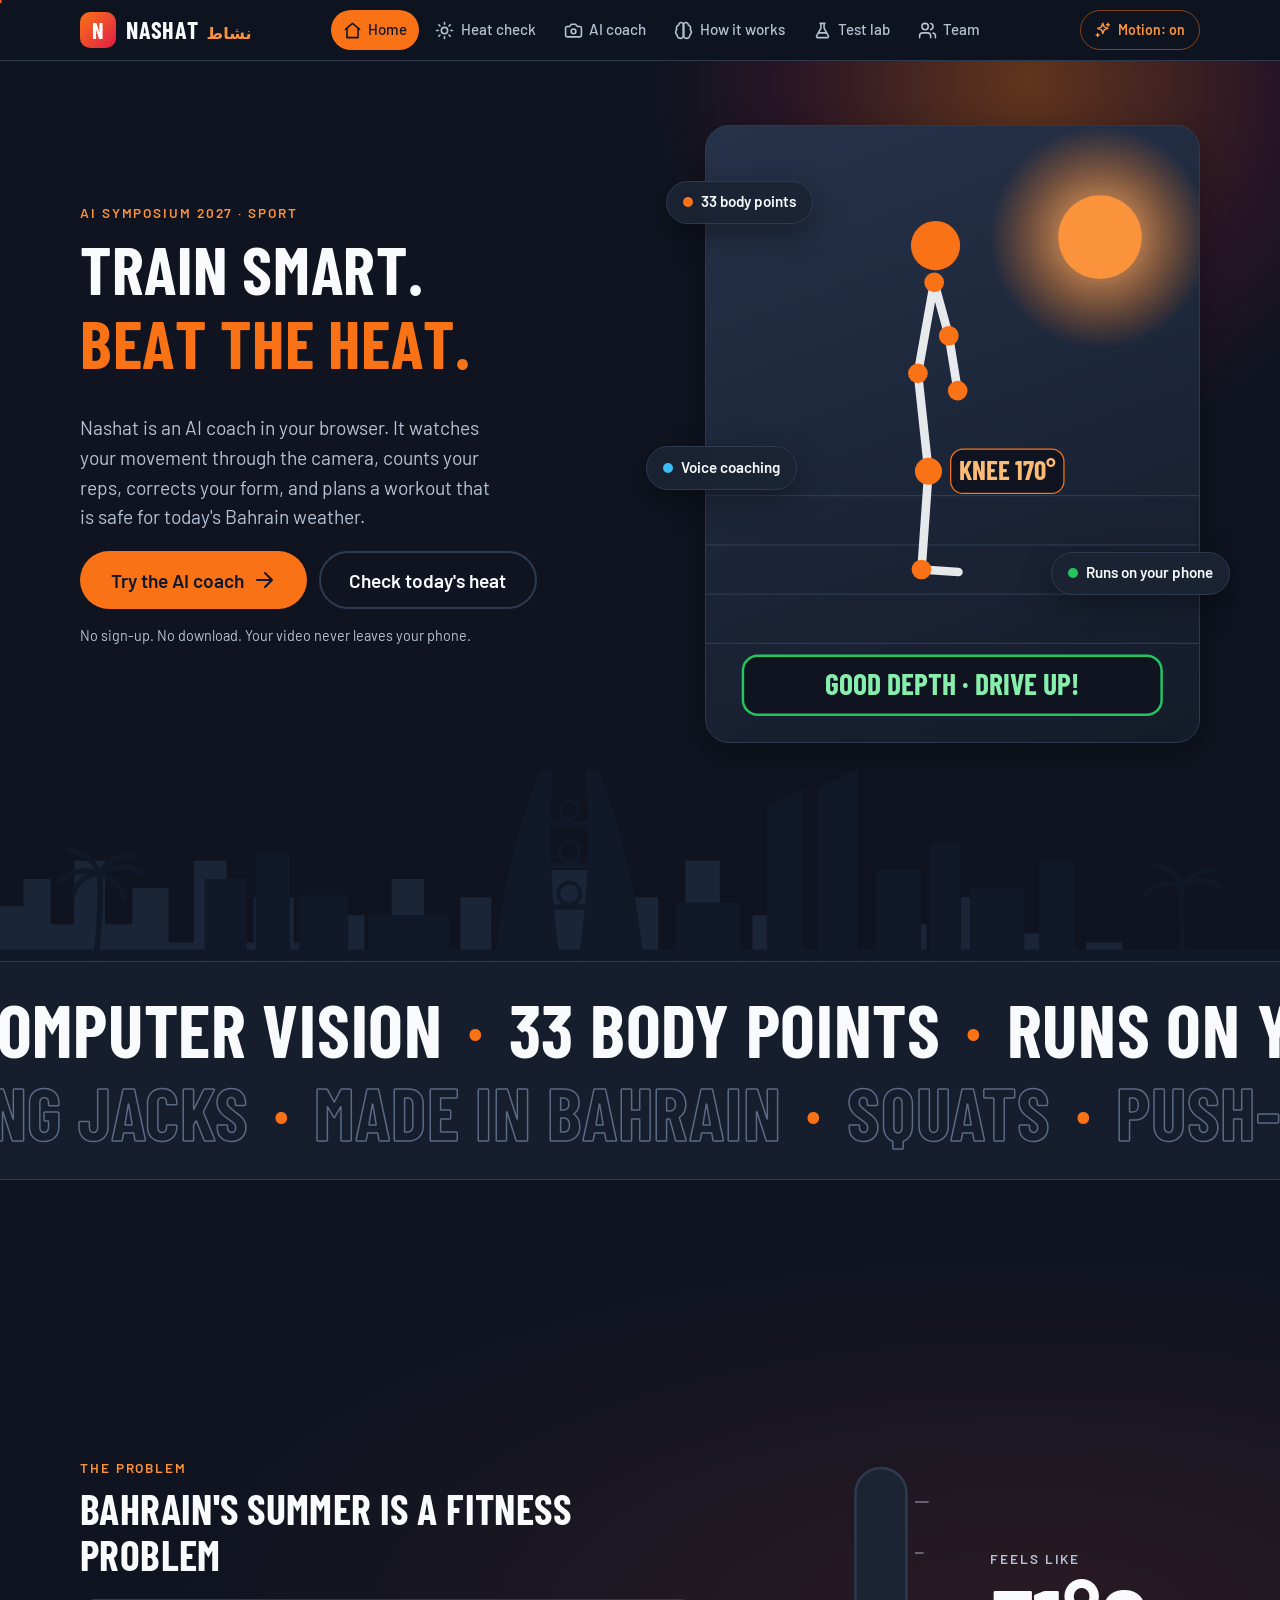
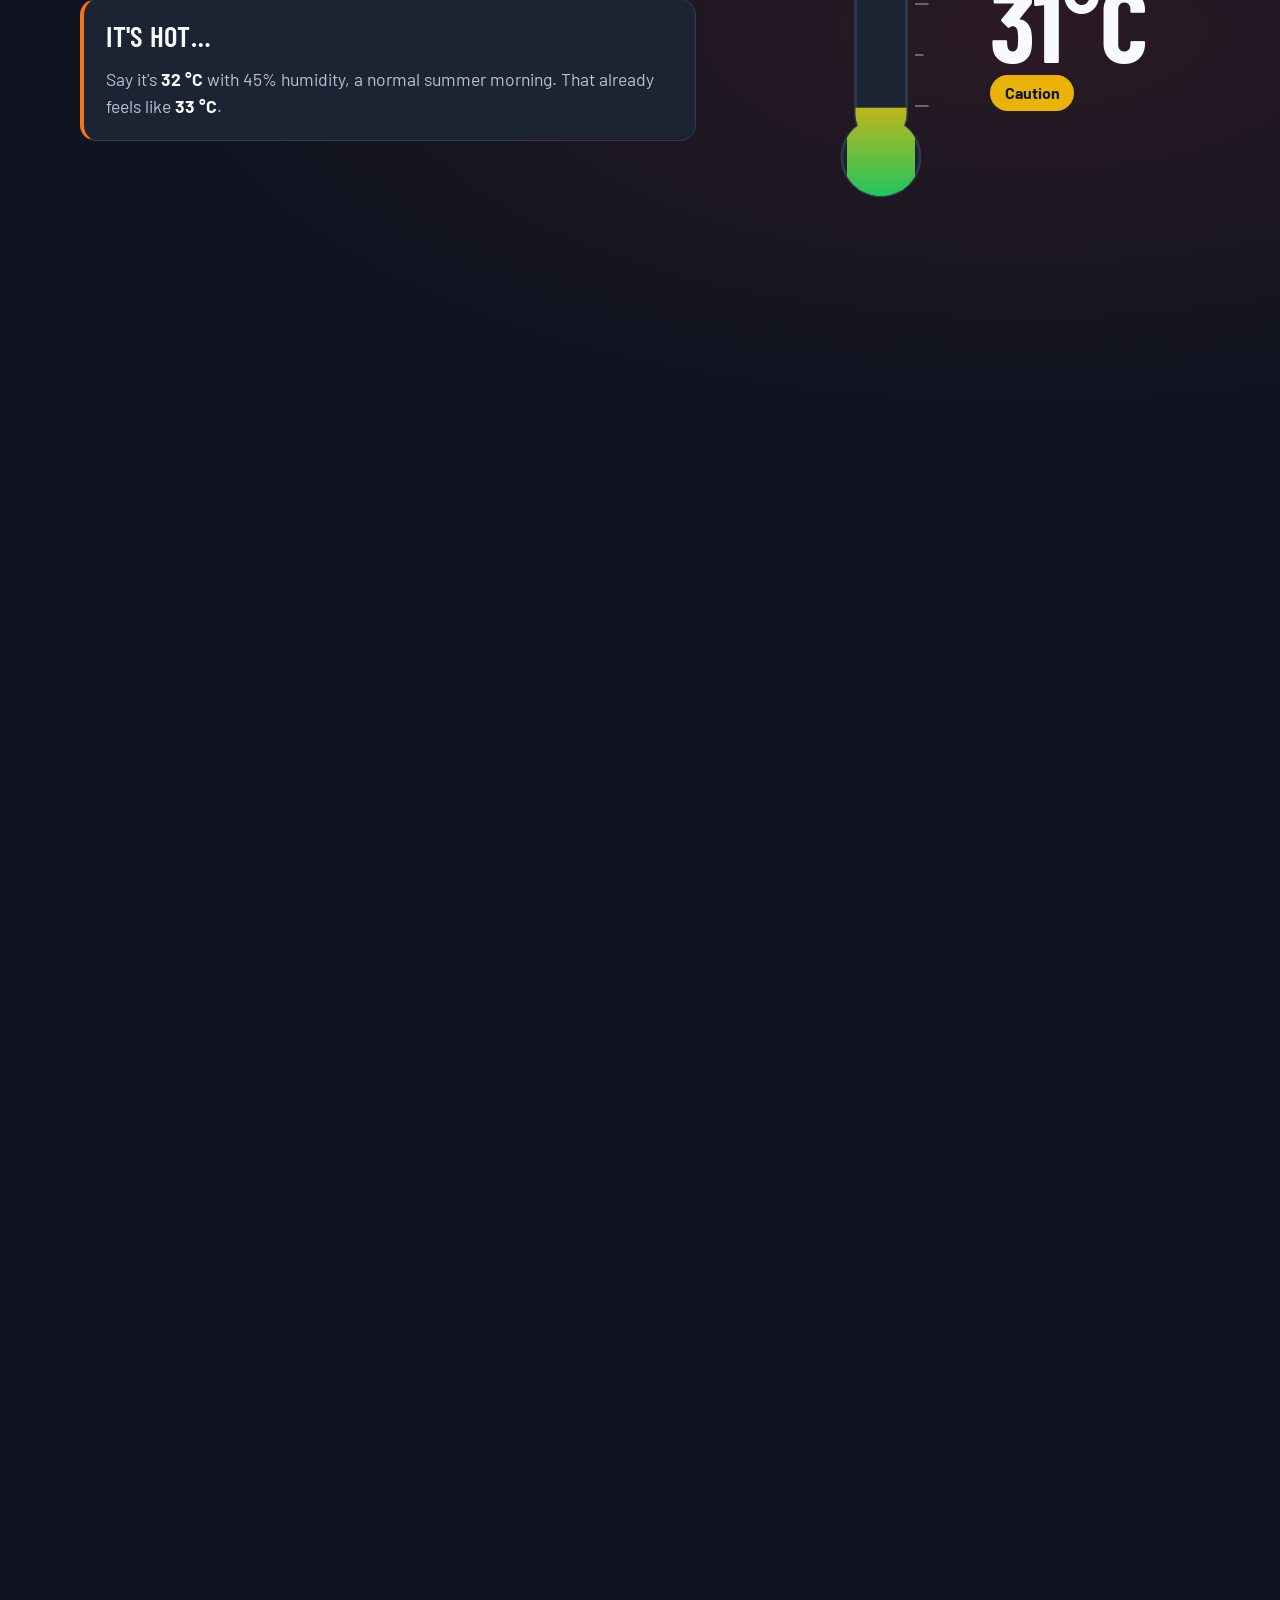
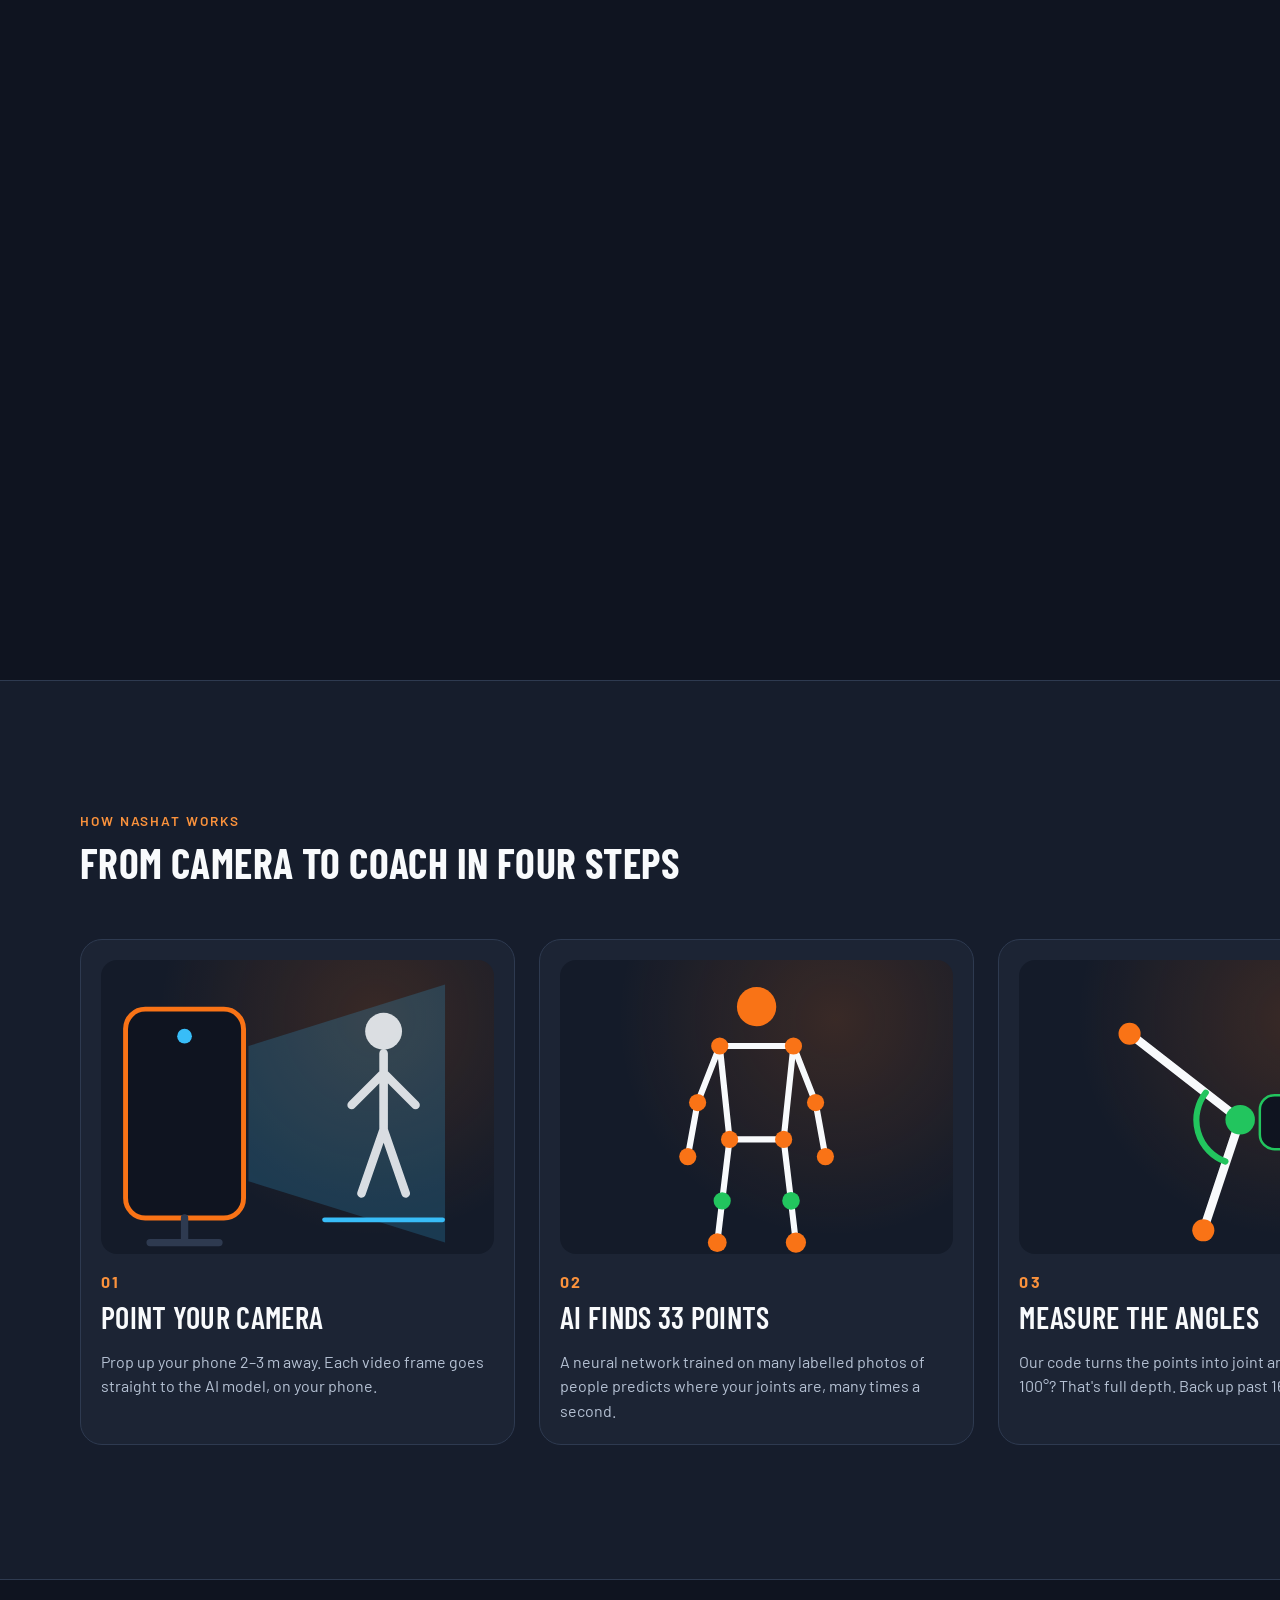
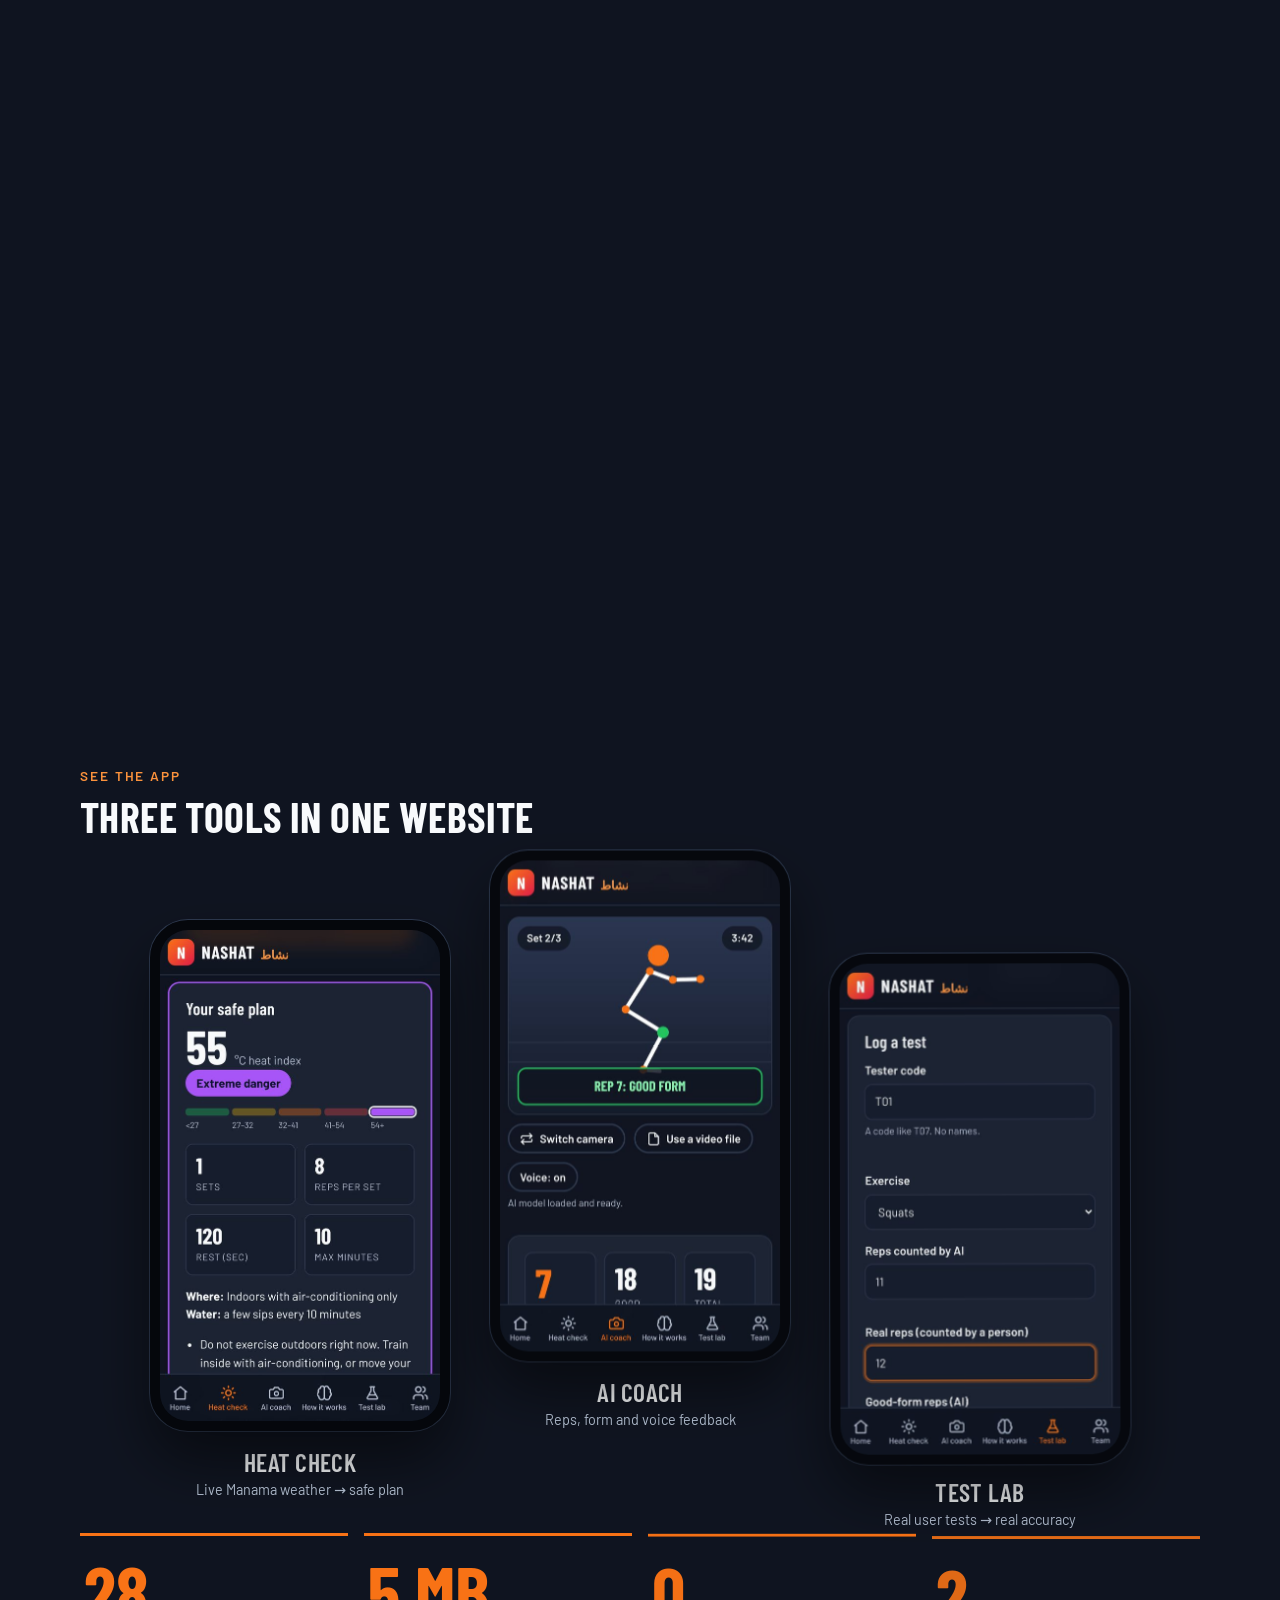
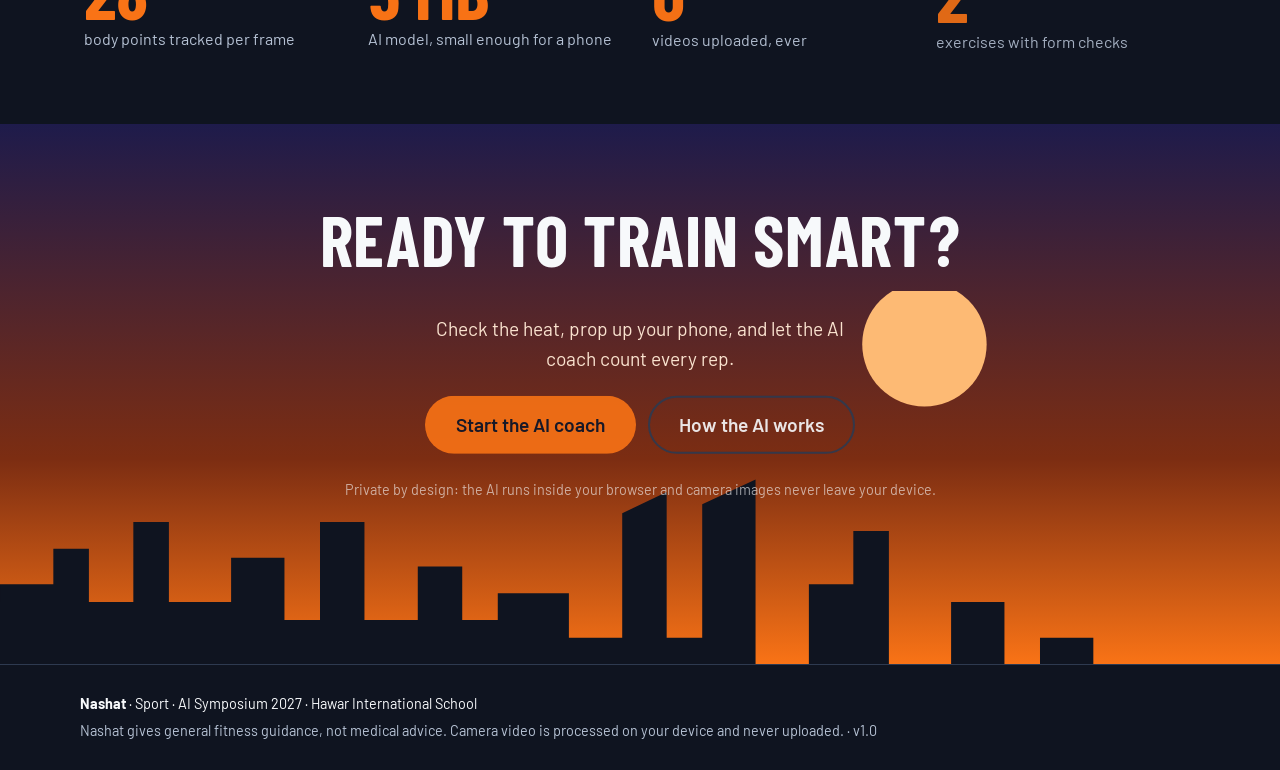
==== commit 2fcdedec: "Rebuild motion: Lenis smooth scroll, page transitions, Motion switch, coach troubleshooting - Lenis " ====
--- a/index.html
+++ b/index.html
@@ -8,9 +8,9 @@
   <meta name="theme-color" content="#0F1420">
   <link rel="icon" href="assets/icon.svg" type="image/svg+xml">
   <link rel="preload" href="assets/fonts/barlow-condensed-latin-700-normal.woff2" as="font" type="font/woff2" crossorigin>
-  <link rel="stylesheet" href="css/style.css">
-  <link rel="stylesheet" href="css/home.css">
-  <script>document.documentElement.classList.add('js-motion')</script>
+  <link rel="stylesheet" href="css/style.css?v=5">
+  <link rel="stylesheet" href="css/home.css?v=5">
+  <script>(function(){var d=document.documentElement,p=null;try{p=localStorage.getItem('nashat.motion')}catch(e){}var on=p==='on'||(p!=='off'&&!matchMedia('(prefers-reduced-motion: reduce)').matches);if(p==='on')d.classList.add('motion-forced');if(on){d.classList.add('js-motion');try{if(sessionStorage.getItem('nashat.wipe'))d.classList.add('wipe-enter')}catch(e){}}})()</script>
 </head>
 <body class="home">
 <main id="main">
@@ -268,6 +268,6 @@
     </div>
   </section>
 </main>
-<script type="module" src="js/home.js"></script>
+<script type="module" src="js/home.js?v=5"></script>
 </body>
 </html>
--- a/css/style.css
+++ b/css/style.css
@@ -1,4 +1,5 @@
 @import url("fonts.css");
+@import url("../vendor/lenis/lenis.css");
 /* Nashat — design tokens */
 :root {
   --bg: #0F1420;
@@ -31,7 +32,7 @@
 }
 
 * { box-sizing: border-box; }
-html { -webkit-text-size-adjust: 100%; scroll-behavior: smooth; }
+html { -webkit-text-size-adjust: 100%; } /* no scroll-behavior: smooth — Lenis does the smoothing */
 body {
   margin: 0;
   background: var(--bg);
@@ -292,8 +293,9 @@
 .hidden { display: none !important; }
 .sr-only { position: absolute; width: 1px; height: 1px; overflow: hidden; clip: rect(0 0 0 0); white-space: nowrap; }
 
+/* Device asks for less motion and the visitor hasn't switched Motion on: stop CSS motion too */
 @media (prefers-reduced-motion: reduce) {
-  *, *::before, *::after { animation-duration: 0.01ms !important; transition-duration: 0.01ms !important; scroll-behavior: auto !important; }
+  html:not(.motion-forced) *, html:not(.motion-forced) *::before, html:not(.motion-forced) *::after { animation-duration: 0.01ms !important; transition-duration: 0.01ms !important; }
 }
 
 @media print {
@@ -304,19 +306,15 @@
 @media (min-width: 1000px) { .stats-grid { grid-template-columns: repeat(6, 1fr); } }
 @media (max-width: 480px) { .stats-grid { grid-template-columns: 1fr 1fr; } }
 
-/* Motion: hide animated elements until GSAP takes over (only if the user allows motion).
-   Safety net: if the script never runs, they appear after 3s anyway. */
-@media (prefers-reduced-motion: no-preference) {
-  .js-motion .intro,
-  .js-motion [data-split],
-  .js-motion main :is(.grid, .pipeline, .exercise-pick, .split) > *,
-  .js-motion .page-art {
-    opacity: 0;
-    animation: motion-fallback 0.3s 3s forwards;
-  }
+/* Motion: hide animated elements until GSAP takes over. .js-motion is only added (in each
+   page's <head>) when motion is on. Safety net: they appear after 3s if a script fails. */
+.js-motion :is(.intro, [data-split], .page-art),
+.js-motion main :is(.card, .pipe, .exercise-pick > button, .stage, .notice, .table-wrap, .member, [data-reveal]) {
+  opacity: 0;
+  animation: motion-fallback 0.3s 3s forwards;
 }
 @keyframes motion-fallback { to { opacity: 1; } }
-[data-split] { perspective: 600px; }
+main h1, main h2 { perspective: 700px; }
 .exercise-pick button:hover { transform: translateY(-2px); }
 .hours .bar, .chart-fill { will-change: auto; }
 
@@ -329,3 +327,70 @@
   .page-head { grid-template-columns: 1fr; gap: 1rem; }
   .page-art { order: -1; max-height: 170px; aspect-ratio: auto; height: 170px; }
 }
+
+/* ── motion system ── */
+.site-header { will-change: transform; }
+.motion-toggle {
+  display: inline-flex; align-items: center; gap: 0.4rem; min-height: 40px; padding: 0.4rem 0.85rem; margin-left: 0.5rem;
+  border-radius: 999px; border: 1px solid var(--border); background: transparent; color: var(--muted);
+  font: 600 0.88rem/1 var(--font-body); cursor: pointer; white-space: nowrap; transition: color 0.2s, border-color 0.2s;
+}
+.motion-toggle:hover { color: var(--fg); border-color: var(--primary); }
+.motion-toggle[aria-pressed='true'] { color: var(--primary-2); border-color: rgba(249, 115, 22, 0.5); }
+@media (max-width: 860px) { .header-inner { justify-content: space-between; } }
+.motion-note { background: rgba(249, 115, 22, 0.1); border-bottom: 1px solid rgba(249, 115, 22, 0.35); }
+.motion-note-inner { display: flex; flex-wrap: wrap; gap: 0.75rem 1.25rem; align-items: center; justify-content: space-between; padding: 0.75rem 0; }
+.motion-note p { margin: 0; display: flex; gap: 0.5rem; align-items: center; }
+.motion-note .icon { color: var(--primary); }
+
+.scroll-progress {
+  position: fixed; top: 0; left: 0; right: 0; height: 3px; z-index: 60; pointer-events: none;
+  background: linear-gradient(90deg, var(--primary), #E11D48); transform-origin: 0 50%; transform: scaleX(0);
+}
+
+/* page-to-page wipe (pure CSS so a page can never get stuck behind it) */
+html::after {
+  content: ''; position: fixed; inset: 0; z-index: 200; pointer-events: none;
+  background: linear-gradient(135deg, #F97316 0%, #E11D48 55%, #1E1B4B 100%);
+  transform: scaleY(0); transform-origin: 50% 100%;
+}
+html.wipe-leave::after { pointer-events: auto; animation: wipe-cover 0.48s cubic-bezier(0.76, 0, 0.24, 1) forwards; }
+html.wipe-enter::after { transform: scaleY(1); transform-origin: 50% 0%; animation: wipe-reveal 0.75s cubic-bezier(0.76, 0, 0.24, 1) 0.08s forwards; }
+@keyframes wipe-cover { from { transform: scaleY(0); } to { transform: scaleY(1); } }
+@keyframes wipe-reveal { from { transform: scaleY(1); } to { transform: scaleY(0); } }
+
+/* troubleshoot list */
+#trouble summary { cursor: pointer; list-style: none; display: flex; gap: 0.6rem; align-items: baseline; flex-wrap: wrap; min-height: 32px; }
+#trouble summary::-webkit-details-marker { display: none; }
+#trouble summary::before { content: '▸'; color: var(--primary); transition: transform 0.2s; }
+#trouble[open] summary::before { transform: rotate(90deg); }
+.checks { list-style: none; padding: 0; margin: 1rem 0 0; display: grid; gap: 0.6rem; }
+.check { display: flex; gap: 0.6rem; align-items: flex-start; }
+.check-mark { flex: none; width: 24px; height: 24px; border-radius: 50%; display: grid; place-items: center; font-weight: 700; font-size: 0.85rem; color: #0F172A; }
+.check.ok .check-mark { background: var(--accent); }
+.check.bad .check-mark { background: var(--danger); color: #fff; }
+.check.warn .check-mark { background: var(--warn); }
+
+/* team */
+.leader-card {
+  position: relative; display: grid; grid-template-columns: auto 1fr; gap: 1.5rem; align-items: center; padding: 1.75rem;
+  border: 2px solid transparent; border-radius: 24px; margin-bottom: 1rem;
+  background: linear-gradient(var(--card), var(--card)) padding-box, linear-gradient(135deg, #F97316, #E11D48, #A855F7) border-box;
+  box-shadow: 0 20px 60px rgba(249, 115, 22, 0.18);
+}
+.leader-card .avatar { width: 96px; height: 96px; font-size: 2.2rem; }
+.leader-card h3 { font-size: clamp(1.8rem, 4vw, 2.4rem); text-transform: uppercase; margin: 0.25rem 0; }
+.leader-badge { display: inline-flex; align-items: center; gap: 0.4rem; padding: 0.3rem 0.8rem; border-radius: 999px; background: var(--primary); color: var(--on-primary); font-weight: 700; font-size: 0.85rem; text-transform: uppercase; letter-spacing: 0.06em; }
+.member-role { color: var(--primary-2); font-weight: 600; margin: 0.15rem 0 0.35rem; }
+.member p.small { margin: 0; }
+@media (max-width: 560px) { .leader-card { grid-template-columns: 1fr; text-align: left; } }
+
+.team-grid { grid-template-columns: repeat(auto-fit, minmax(min(100%, 250px), 1fr)); }
+.member { align-items: flex-start; }
+
+/* How page — pinned pipeline */
+.pipe-section { padding-bottom: 1rem; }
+.pipe-line { height: 4px; background: var(--border); border-radius: 4px; margin: 0.5rem 0 1rem; overflow: hidden; }
+.pipe-line span { display: block; height: 100%; background: linear-gradient(90deg, #38BDF8, #A855F7, #F97316, #22C55E); transform-origin: 0 50%; }
+.pipe { transition: border-color 0.3s, box-shadow 0.3s; }
+.pipe.is-active { border-color: var(--primary); box-shadow: 0 0 0 1px var(--primary), 0 18px 50px rgba(249, 115, 22, 0.2); }
--- a/css/home.css
+++ b/css/home.css
@@ -77,6 +77,11 @@
   padding-inline: max(1rem, calc((100vw - 1120px) / 2)) 10vw;
 }
 .how-h.is-horizontal .h-panel { width: clamp(340px, 34vw, 460px); flex: none; }
+@media (max-width: 860px) {
+  .how-h.is-horizontal .h-panel { width: 82vw; }
+  .how-h.is-horizontal .h-art { aspect-ratio: 16 / 10; }
+  .how-h.is-horizontal { padding: 1.5rem 0; }
+}
 
 /* phones */
 .screens h2 { margin-bottom: 2.5rem; }
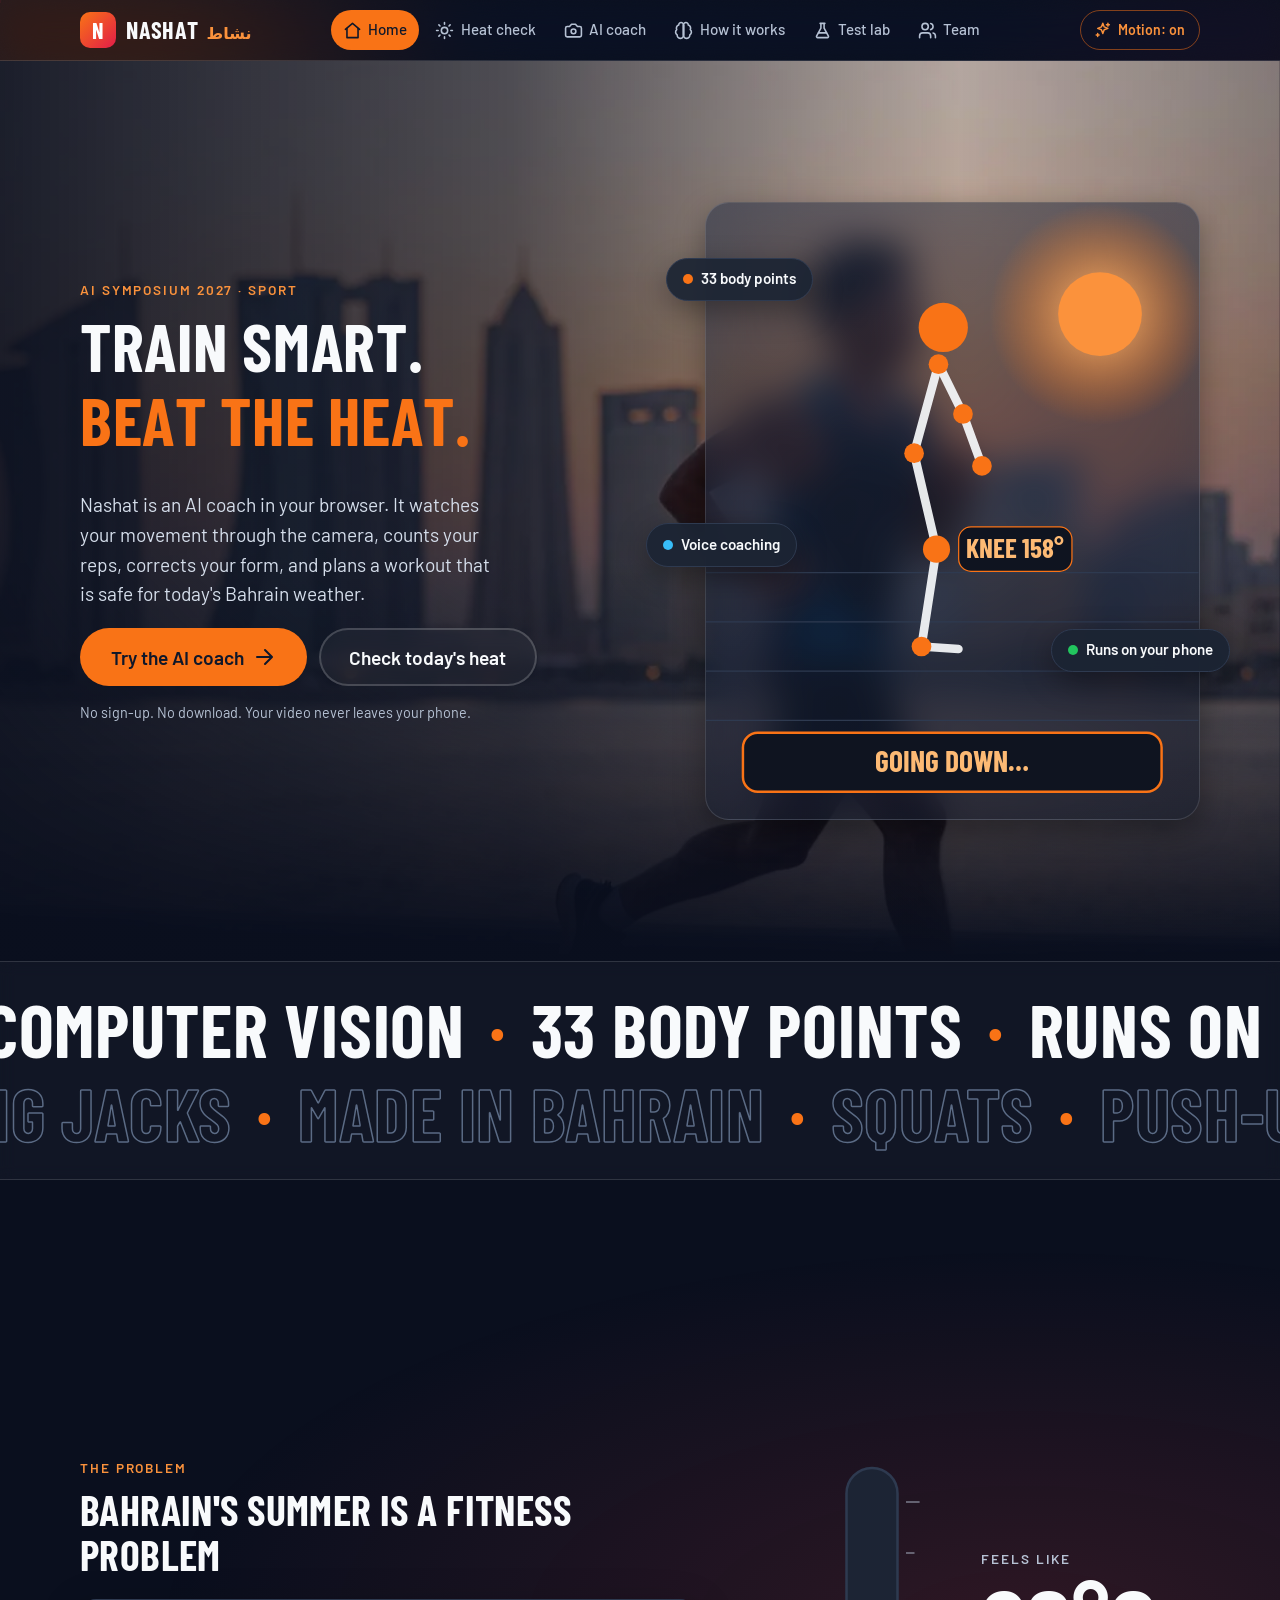
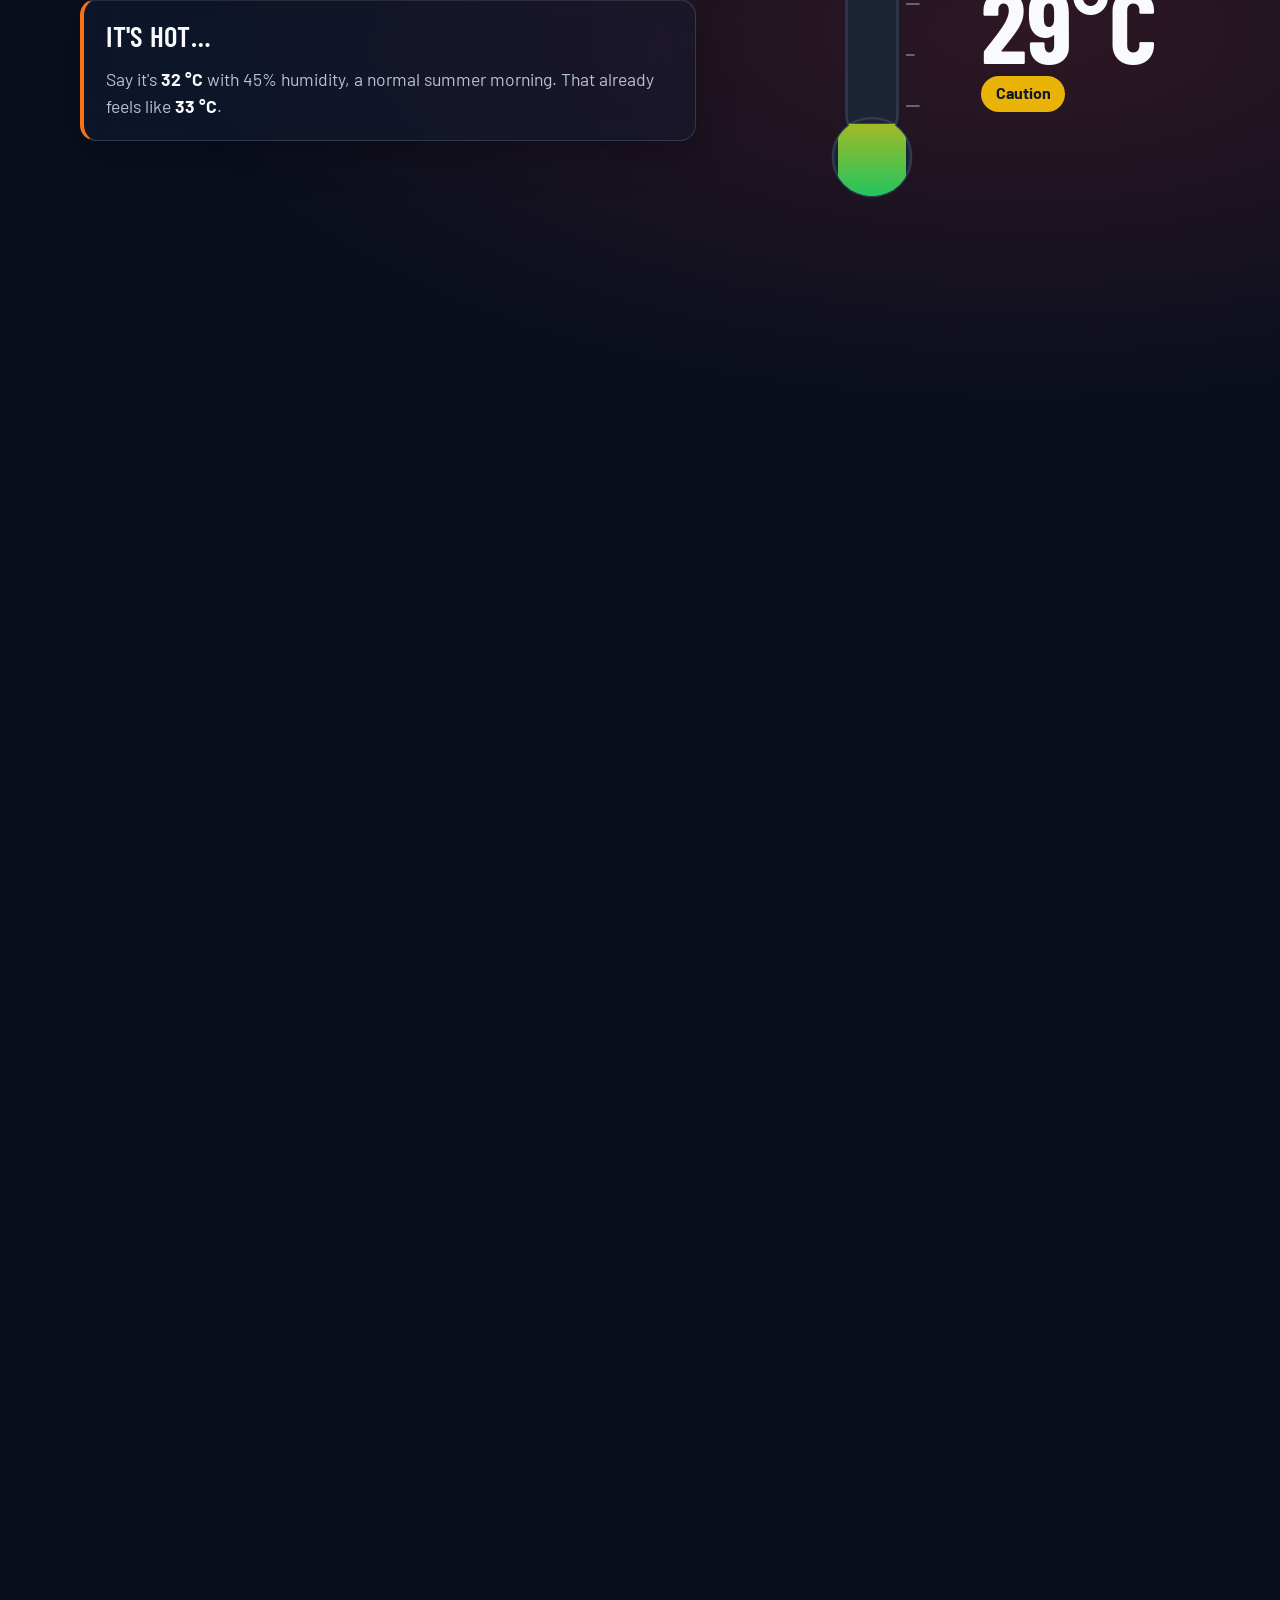
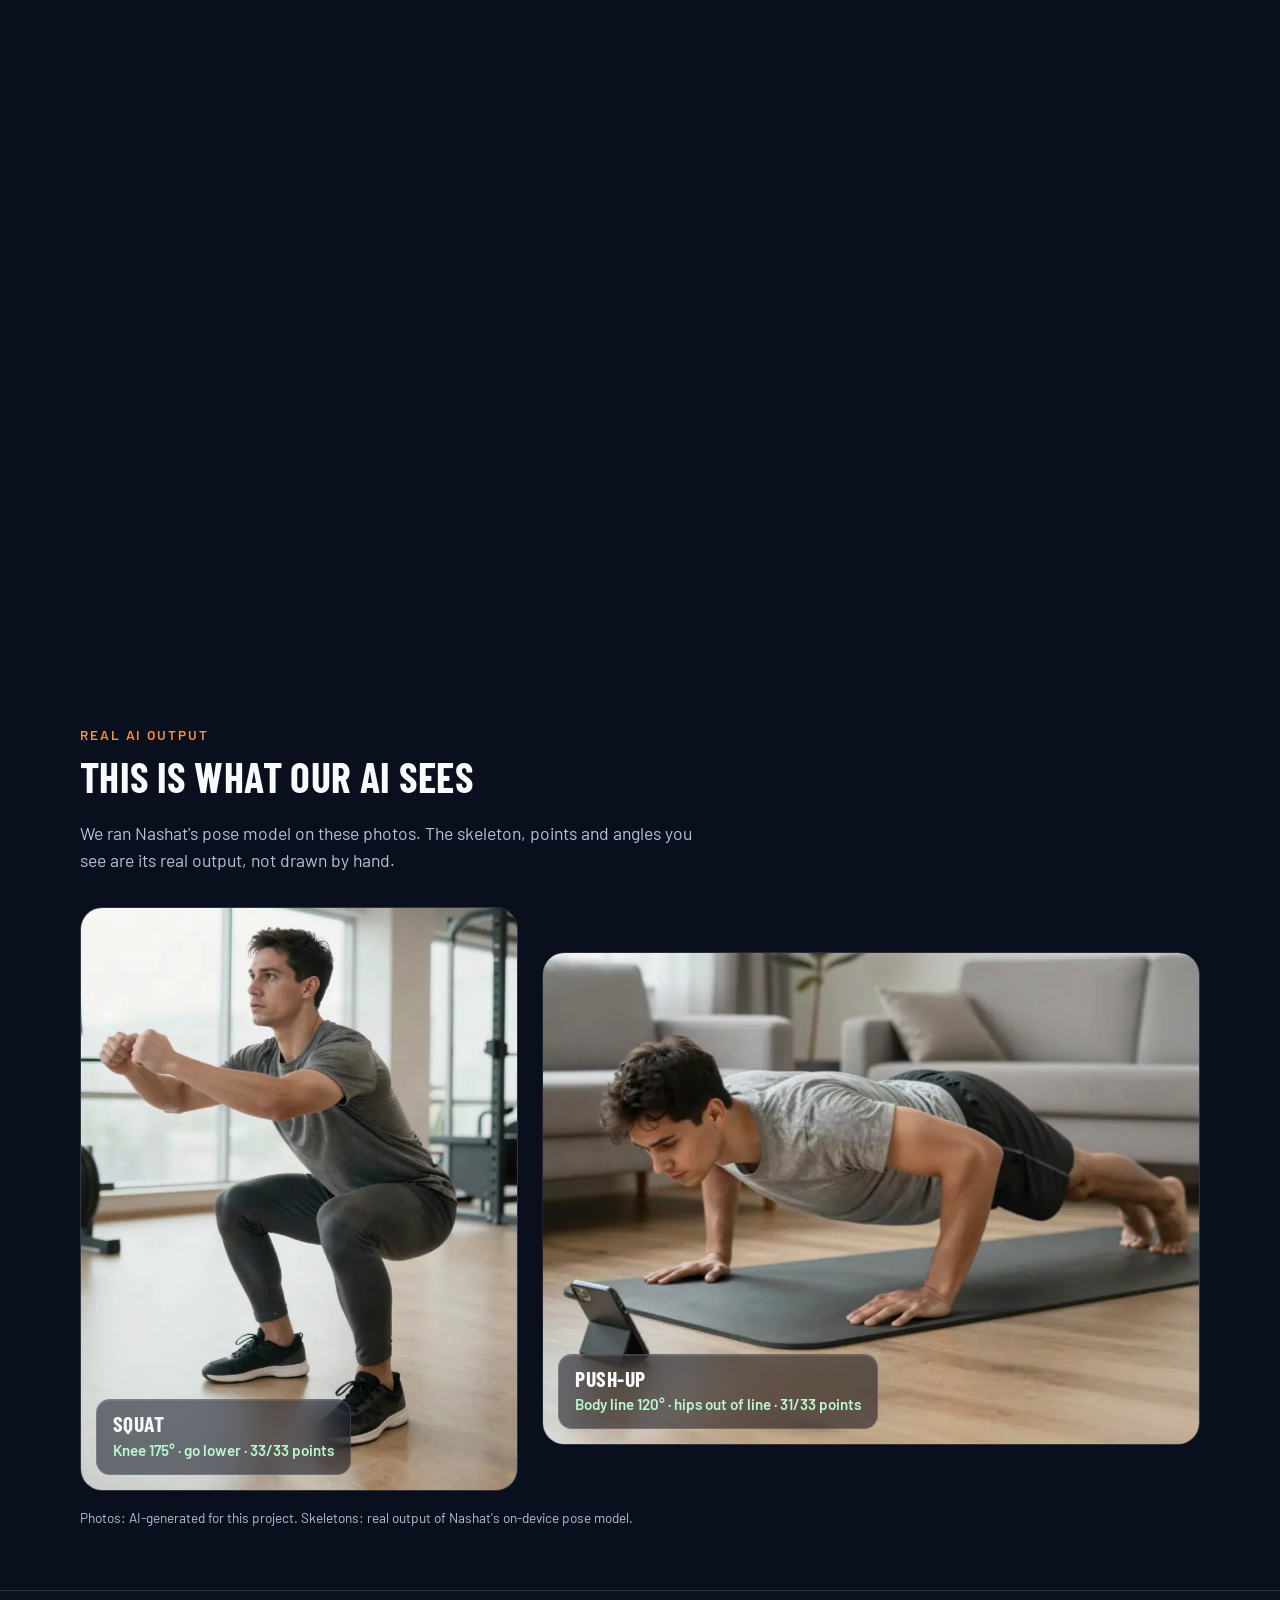
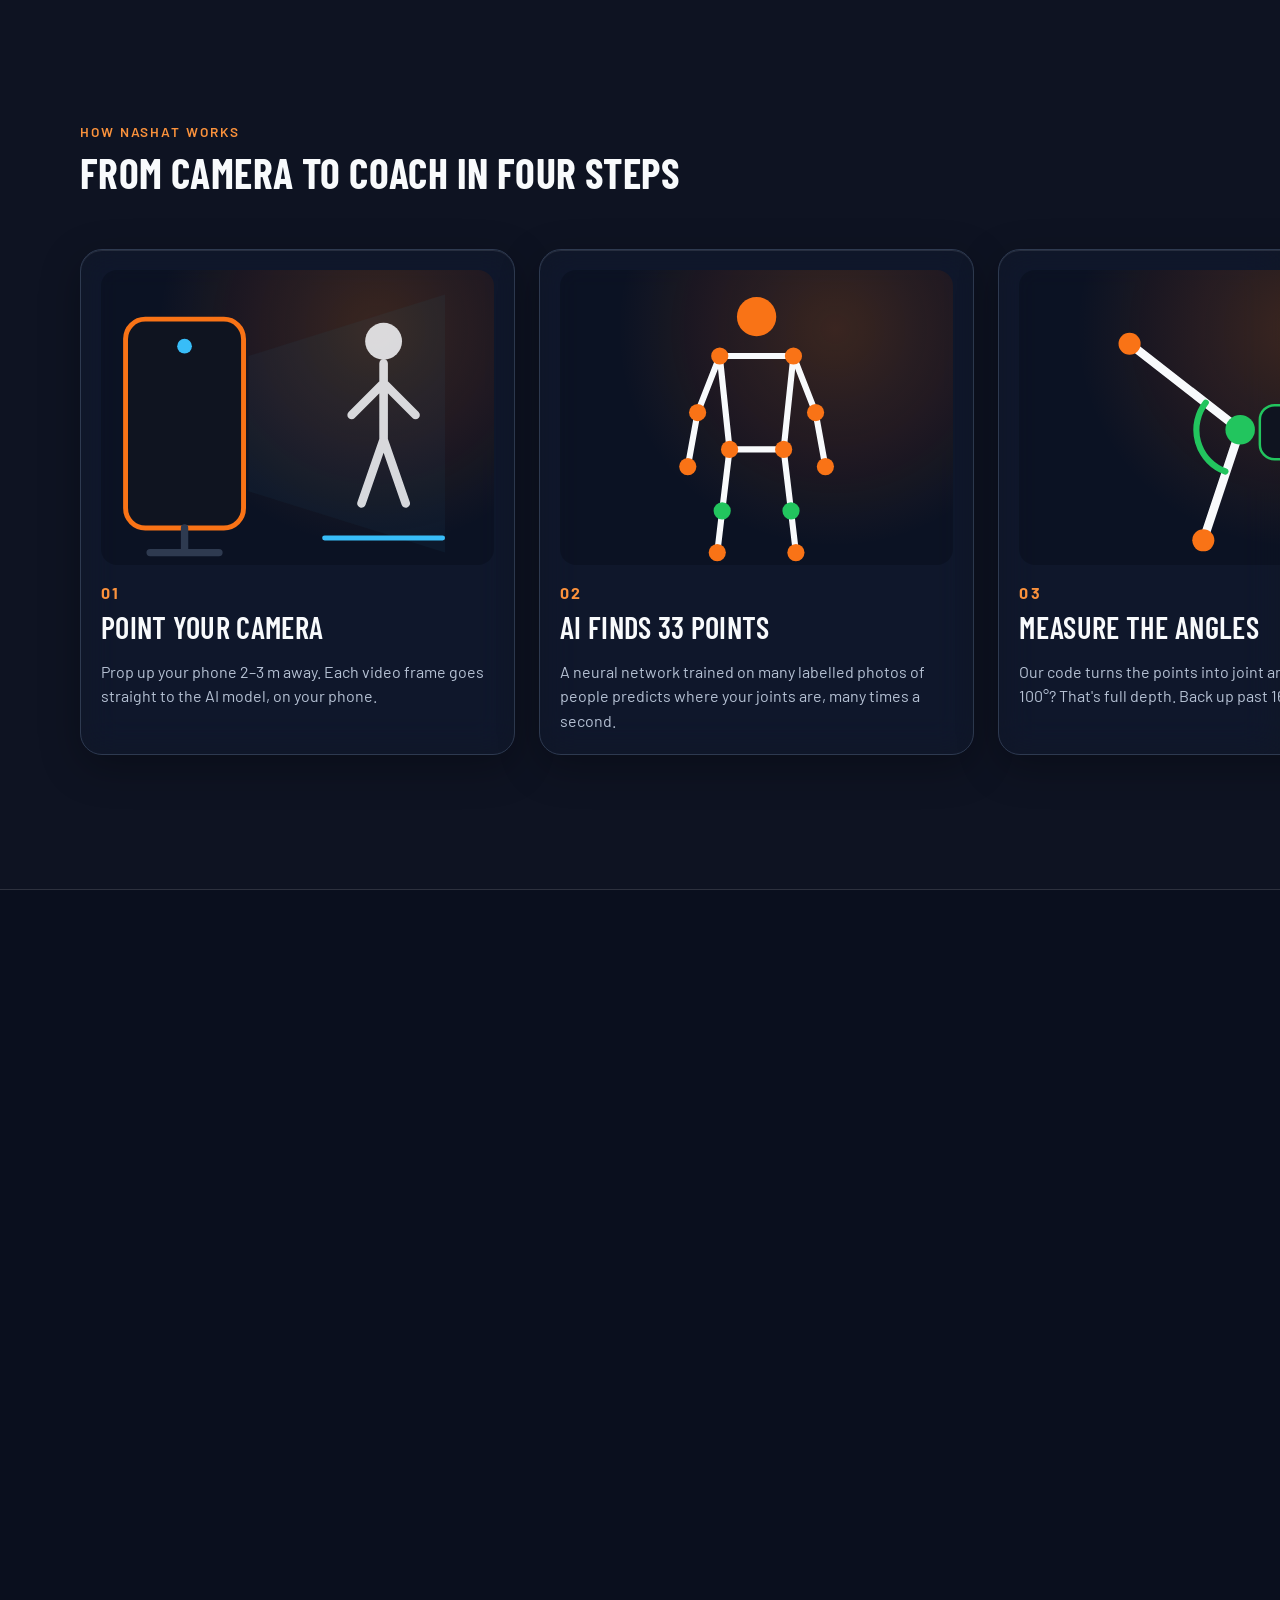
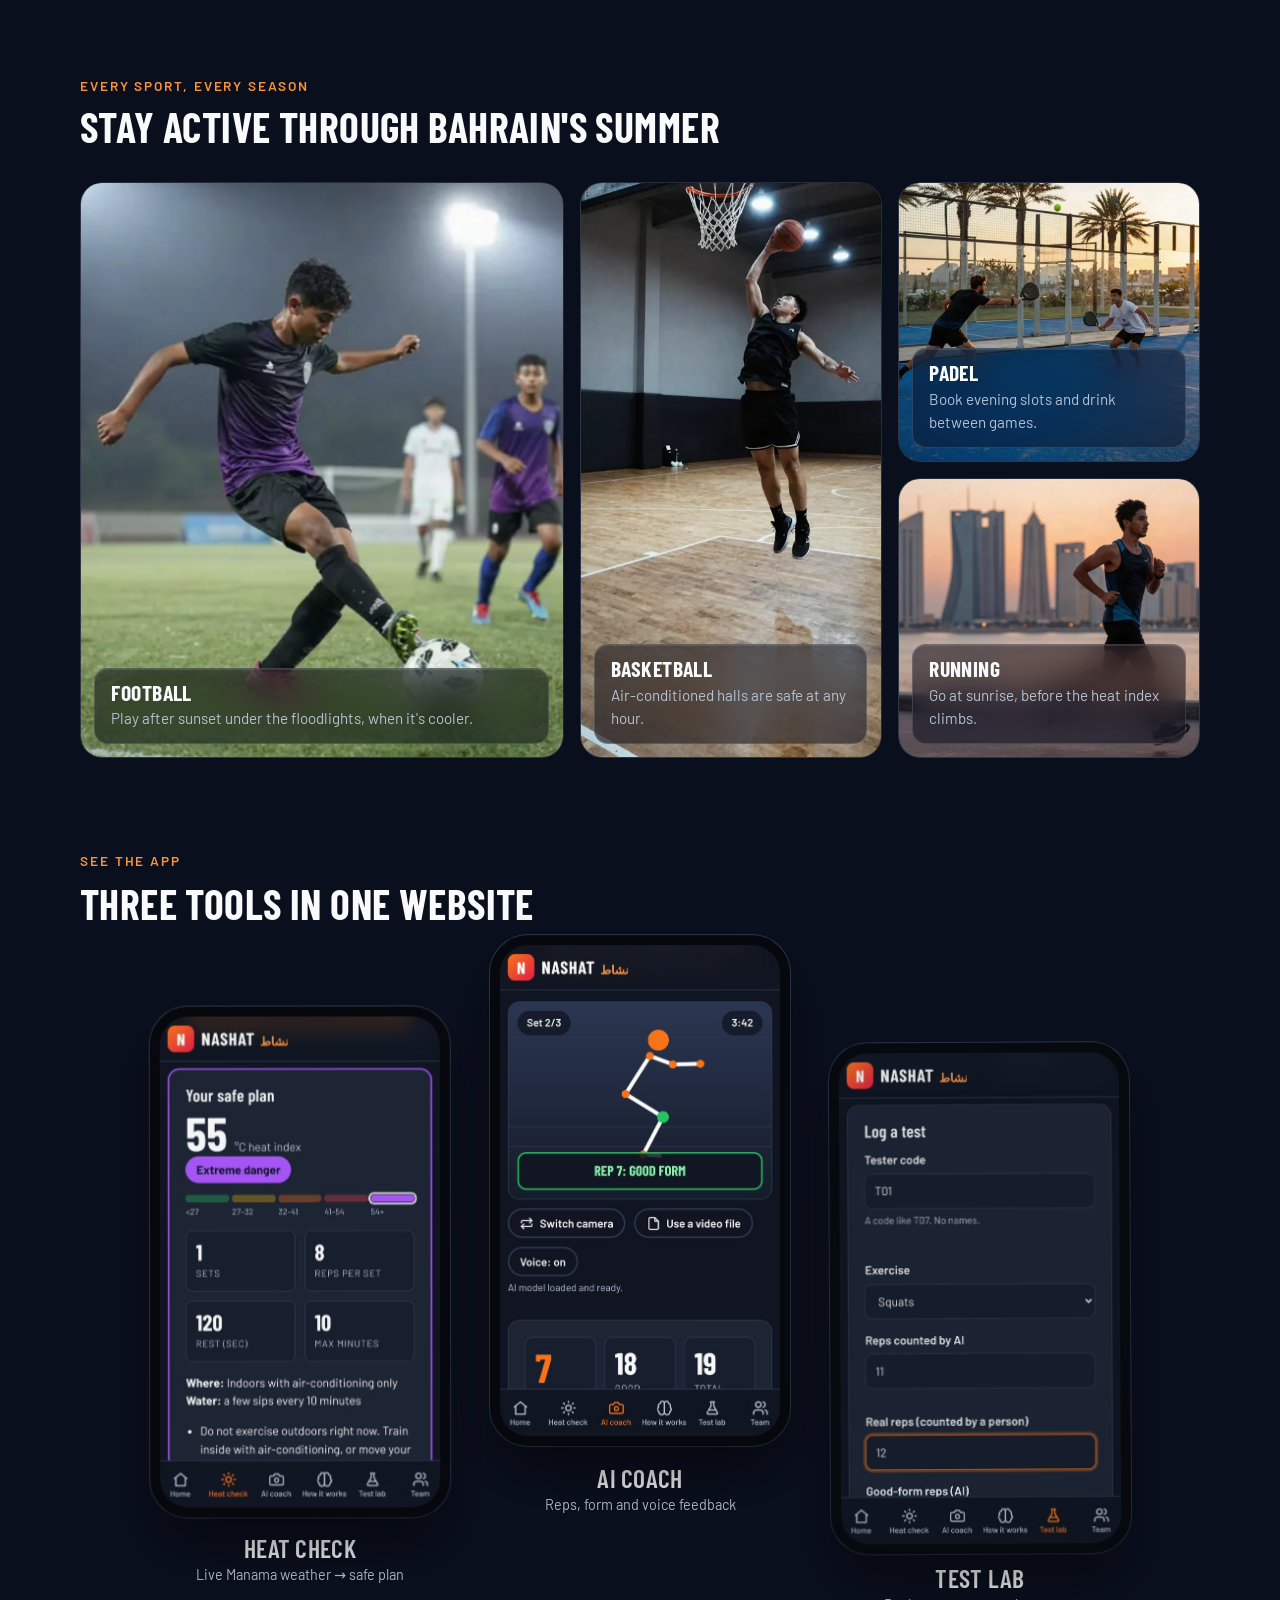
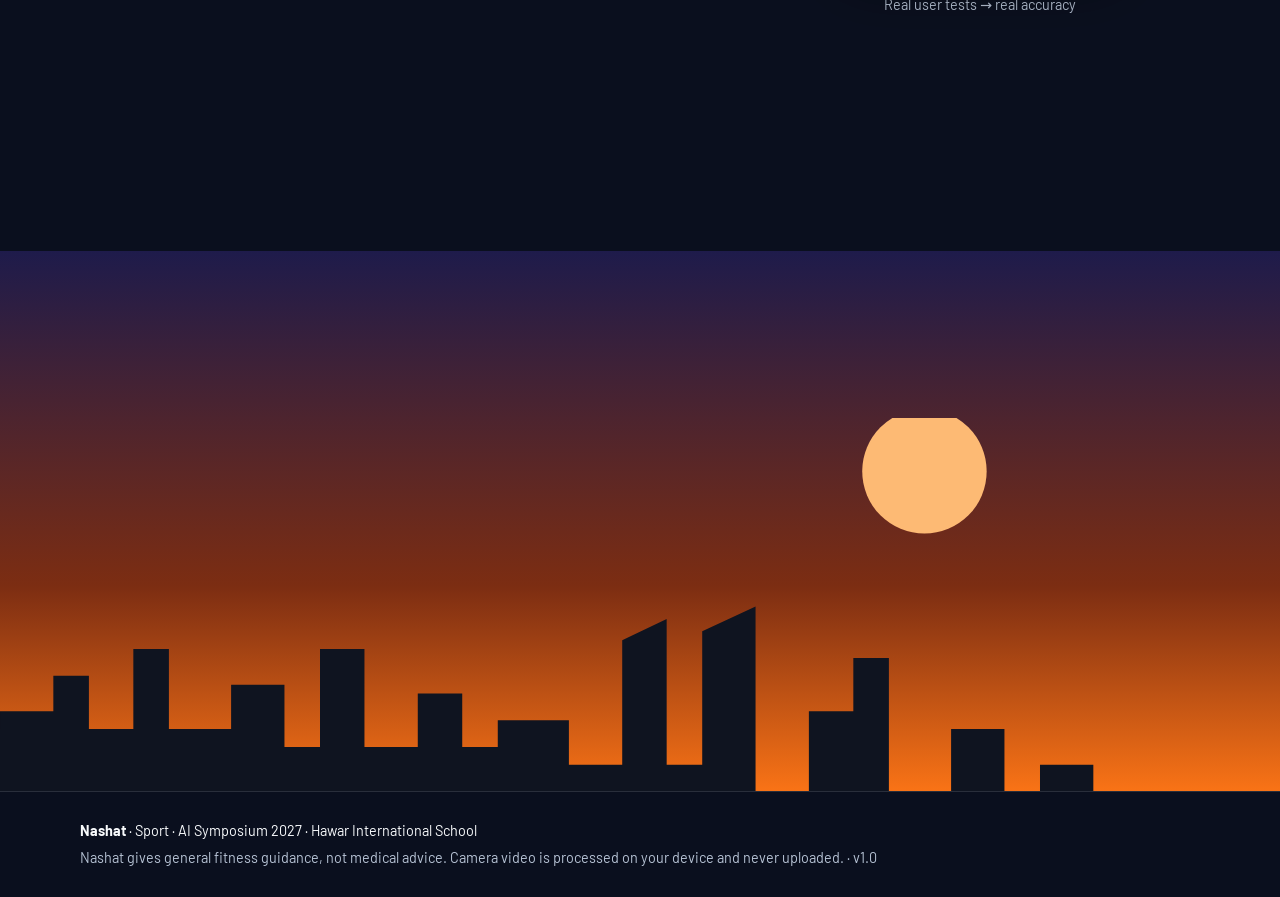
==== commit 57b57343: "Glass design and animated sports photos - Frosted-glass surfaces over a glowing aurora background th" ====
--- a/index.html
+++ b/index.html
@@ -8,8 +8,8 @@
   <meta name="theme-color" content="#0F1420">
   <link rel="icon" href="assets/icon.svg" type="image/svg+xml">
   <link rel="preload" href="assets/fonts/barlow-condensed-latin-700-normal.woff2" as="font" type="font/woff2" crossorigin>
-  <link rel="stylesheet" href="css/style.css?v=5">
-  <link rel="stylesheet" href="css/home.css?v=5">
+  <link rel="stylesheet" href="css/style.css?v=6">
+  <link rel="stylesheet" href="css/home.css?v=6">
   <script>(function(){var d=document.documentElement,p=null;try{p=localStorage.getItem('nashat.motion')}catch(e){}var on=p==='on'||(p!=='off'&&!matchMedia('(prefers-reduced-motion: reduce)').matches);if(p==='on')d.classList.add('motion-forced');if(on){d.classList.add('js-motion');try{if(sessionStorage.getItem('nashat.wipe'))d.classList.add('wipe-enter')}catch(e){}}})()</script>
 </head>
 <body class="home">
@@ -17,6 +17,9 @@
 
   <!-- ───────── HERO ───────── -->
   <section class="hero hero-v2" id="hero">
+    <div class="hero-photo" aria-hidden="true">
+      <img src="assets/photos/run.webp" srcset="assets/photos/run-sm.webp 800w, assets/photos/run.webp 1600w" sizes="100vw" alt="" fetchpriority="high">
+    </div>
     <div class="wrap hero-grid">
       <div class="hero-copy">
         <span class="eyebrow intro">AI Symposium 2027 · Sport</span>
@@ -61,25 +64,6 @@
       </div>
     </div>
 
-    <!-- Original illustration: Manama skyline (World Trade Center sails, Financial Harbour towers, palms) -->
-    <svg class="skyline" viewBox="0 0 1440 240" preserveAspectRatio="xMidYMax slice" aria-hidden="true">
-      <g class="sky-far" fill="#1B2538">
-        <path d="M0 [base64]"/>
-      </g>
-      <g class="sky-near" fill="#111827">
-        <path d="M120 240c4-40 6-70 4-96M124 144c-18-6-34-2-46 10M124 144c16-10 34-10 48 0M124 144c-6-14-18-24-34-26M124 144c8-14 22-22 38-20M124 144c-14 0-26 10-30 24M124 144c12 2 24 12 26 26" stroke="#111827" stroke-width="6" fill="none" stroke-linecap="round"/>
-        <path d="M1320 240c-3-34-4-58-2-82M1318 158c-16-6-30-2-40 8M1318 158c14-9 30-9 42 0M1318 158c-5-12-16-21-30-23M1318 158c7-12 19-19 33-17" stroke="#111827" stroke-width="5" fill="none" stroke-linecap="round"/>
-        <rect x="240" y="150" width="46" height="90"/><rect x="296" y="120" width="38" height="120"/><rect x="344" y="168" width="54" height="72"/>
-        <path d="M560 240 Q572 120 610 30 L624 30 Q616 140 632 240Z"/>
-        <path d="M724 240 Q712 120 674 30 L660 30 Q668 140 652 240Z"/>
-        <rect x="620" y="86" width="44" height="6"/><rect x="616" y="132" width="52" height="6"/><rect x="612" y="178" width="60" height="6"/>
-        <g fill="none" stroke="#111827" stroke-width="4"><circle cx="642" cy="74" r="10"/><circle cx="642" cy="120" r="11"/><circle cx="642" cy="166" r="12"/></g>
-        <path d="M860 240V70l40-20v190z"/><path d="M916 240V50l44-22v212z"/>
-        <rect x="980" y="140" width="50" height="100"/><rect x="1040" y="110" width="34" height="130"/><rect x="1084" y="160" width="60" height="80"/>
-        <rect x="1160" y="130" width="40" height="110"/><rect x="420" y="190" width="90" height="50"/><rect x="760" y="176" width="70" height="64"/>
-        <rect x="0" y="228" width="1440" height="12"/>
-      </g>
-    </svg>
   </section>
 
   <!-- ───────── MARQUEE ───────── -->
@@ -134,6 +118,30 @@
     </div>
   </section>
 
+  <!-- ───────── WHAT THE AI SEES (real model output on photos) ───────── -->
+  <section class="section ai-sees" id="ai-sees">
+    <div class="wrap">
+      <span class="eyebrow">Real AI output</span>
+      <h2>This is what our AI sees</h2>
+      <p class="muted sees-lead">We ran Nashat's pose model on these photos. The skeleton, points and angles you see are its real output, not drawn by hand.</p>
+      <div class="sees-grid">
+        <figure class="pose-photo" data-pose="squat">
+          <div class="photo-frame" data-photo-reveal>
+            <div class="photo-inner"><img src="assets/photos/squat-sm.webp" srcset="assets/photos/squat-sm.webp 800w, assets/photos/squat.webp 1536w" sizes="(max-width: 860px) 100vw, 45vw" alt="An athlete doing a deep squat in a gym" width="1536" height="2048" loading="lazy"><svg class="pose-svg" aria-hidden="true"></svg></div>
+          </div>
+          <figcaption class="glass-cap"><strong>Squat</strong><span class="pose-read">AI found 33 of 33 body points</span></figcaption>
+        </figure>
+        <figure class="pose-photo" data-pose="pushup">
+          <div class="photo-frame" data-photo-reveal>
+            <div class="photo-inner"><img src="assets/photos/pushup-sm.webp" srcset="assets/photos/pushup-sm.webp 800w, assets/photos/pushup.webp 1600w" sizes="(max-width: 860px) 100vw, 45vw" alt="A young man doing a push-up at home with his phone filming him" width="1600" height="1200" loading="lazy"><svg class="pose-svg" aria-hidden="true"></svg></div>
+          </div>
+          <figcaption class="glass-cap"><strong>Push-up</strong><span class="pose-read">AI found 31 of 33 body points</span></figcaption>
+        </figure>
+      </div>
+      <p class="hint" style="margin-top:1rem">Photos: AI-generated for this project. Skeletons: real output of Nashat's on-device pose model.</p>
+    </div>
+  </section>
+
   <!-- ───────── HOW IT WORKS (horizontal on desktop) ───────── -->
   <section class="how-h" id="how-h">
     <div class="wrap how-h-head">
@@ -215,6 +223,32 @@
           <h3>Coach in real time</h3>
           <p class="muted">You get the rep count, form tips by voice, rest timers, and a heat limit that stops you before it gets unsafe.</p>
         </article>
+      </div>
+    </div>
+  </section>
+
+  <!-- ───────── SPORTS GALLERY ───────── -->
+  <section class="section sports" id="sports">
+    <div class="wrap">
+      <span class="eyebrow">Every sport, every season</span>
+      <h2>Stay active through Bahrain's summer</h2>
+      <div class="bento">
+        <figure class="sport-card s-football">
+          <div class="photo-frame" data-photo-reveal><img src="assets/photos/football-sm.webp" srcset="assets/photos/football-sm.webp 800w, assets/photos/football.webp 1600w" sizes="(max-width: 860px) 100vw, 50vw" alt="Youth football match at night under floodlights" loading="lazy"></div>
+          <figcaption class="glass-cap"><strong>Football</strong><span>Play after sunset under the floodlights, when it's cooler.</span></figcaption>
+        </figure>
+        <figure class="sport-card s-basketball">
+          <div class="photo-frame" data-photo-reveal><img src="assets/photos/basketball-sm.webp" srcset="assets/photos/basketball-sm.webp 800w, assets/photos/basketball.webp 1536w" sizes="(max-width: 860px) 100vw, 25vw" alt="Basketball player jumping for a layup in an indoor hall" loading="lazy"></div>
+          <figcaption class="glass-cap"><strong>Basketball</strong><span>Air-conditioned halls are safe at any hour.</span></figcaption>
+        </figure>
+        <figure class="sport-card s-padel">
+          <div class="photo-frame" data-photo-reveal><img src="assets/photos/padel-sm.webp" srcset="assets/photos/padel-sm.webp 800w, assets/photos/padel.webp 1600w" sizes="(max-width: 860px) 100vw, 25vw" alt="Two players in an evening padel match" loading="lazy"></div>
+          <figcaption class="glass-cap"><strong>Padel</strong><span>Book evening slots and drink between games.</span></figcaption>
+        </figure>
+        <figure class="sport-card s-run">
+          <div class="photo-frame" data-photo-reveal><img src="assets/photos/run-sm.webp" srcset="assets/photos/run-sm.webp 800w, assets/photos/run.webp 1600w" sizes="(max-width: 860px) 100vw, 25vw" alt="Runner on the seafront at sunrise" loading="lazy"></div>
+          <figcaption class="glass-cap"><strong>Running</strong><span>Go at sunrise, before the heat index climbs.</span></figcaption>
+        </figure>
       </div>
     </div>
   </section>
@@ -268,6 +302,6 @@
     </div>
   </section>
 </main>
-<script type="module" src="js/home.js?v=5"></script>
+<script type="module" src="js/home.js?v=6"></script>
 </body>
 </html>
--- a/css/style.css
+++ b/css/style.css
@@ -308,7 +308,7 @@
 
 /* Motion: hide animated elements until GSAP takes over. .js-motion is only added (in each
    page's <head>) when motion is on. Safety net: they appear after 3s if a script fails. */
-.js-motion :is(.intro, [data-split], .page-art),
+.js-motion :is(.intro, [data-split], .page-art, [data-photo-reveal]),
 .js-motion main :is(.card, .pipe, .exercise-pick > button, .stage, .notice, .table-wrap, .member, [data-reveal]) {
   opacity: 0;
   animation: motion-fallback 0.3s 3s forwards;
@@ -394,3 +394,79 @@
 .pipe-line span { display: block; height: 100%; background: linear-gradient(90deg, #38BDF8, #A855F7, #F97316, #22C55E); transform-origin: 0 50%; }
 .pipe { transition: border-color 0.3s, box-shadow 0.3s; }
 .pipe.is-active { border-color: var(--primary); box-shadow: 0 0 0 1px var(--primary), 0 18px 50px rgba(249, 115, 22, 0.2); }
+
+/* ═══════════ GLASS THEME ═══════════
+   A glowing "aurora" behind everything + frosted-glass surfaces on top
+   (UI UX Pro Max glassmorphism: blur 10–20px, translucent fill, 1px light border). */
+:root {
+  --bg: #0A0F1E;
+  --glass: rgba(20, 27, 45, 0.52);
+  --glass-strong: rgba(13, 18, 32, 0.72);
+  --glass-soft: rgba(255, 255, 255, 0.045);
+  --glass-border: rgba(255, 255, 255, 0.13);
+  --glass-shine: rgba(255, 255, 255, 0.10);
+  --glass-blur: blur(18px) saturate(160%);
+}
+body {
+  background:
+    radial-gradient(60vmax 50vmax at 0% 0%, rgba(249, 115, 22, 0.22), transparent 60%),
+    radial-gradient(55vmax 45vmax at 100% 30%, rgba(225, 29, 72, 0.16), transparent 60%),
+    radial-gradient(60vmax 50vmax at 30% 100%, rgba(124, 58, 237, 0.18), transparent 60%),
+    var(--bg);
+  background-attachment: fixed;
+}
+.bg-aurora { position: fixed; inset: 0; z-index: -1; pointer-events: none; overflow: hidden; }
+.bg-aurora i { position: absolute; border-radius: 50%; filter: blur(80px); opacity: 0.5; will-change: transform; }
+.bg-aurora i:nth-child(1) { width: 46vmax; height: 46vmax; left: -12vmax; top: -10vmax; background: radial-gradient(circle, #F97316, transparent 65%); }
+.bg-aurora i:nth-child(2) { width: 40vmax; height: 40vmax; right: -10vmax; top: 18vh; background: radial-gradient(circle, #E11D48, transparent 65%); opacity: 0.38; }
+.bg-aurora i:nth-child(3) { width: 50vmax; height: 50vmax; left: 15vw; bottom: -22vmax; background: radial-gradient(circle, #7C3AED, transparent 65%); opacity: 0.42; }
+.bg-aurora i:nth-child(4) { width: 30vmax; height: 30vmax; right: 18vw; bottom: 8vh; background: radial-gradient(circle, #0EA5E9, transparent 65%); opacity: 0.25; }
+.bg-aurora::after { /* fine grain so the glass reads as glass */
+  content: ''; position: absolute; inset: 0; opacity: 0.06; mix-blend-mode: overlay;
+  background-image: url("data:image/svg+xml,%3Csvg xmlns='http://www.w3.org/2000/svg' width='160' height='160'%3E%3Cfilter id='n'%3E%3CfeTurbulence type='fractalNoise' baseFrequency='.85' numOctaves='2' stitchTiles='stitch'/%3E%3C/filter%3E%3Crect width='100%25' height='100%25' filter='url(%23n)'/%3E%3C/svg%3E");
+}
+
+/* frosted surfaces */
+.card, .pipe, .exercise-pick button, .page-art, .h-panel, .story-step, .notice, .table-wrap, .leader-card,
+.chip, .hud-pill, .glass, .num-tile, .stat {
+  background-color: var(--glass);
+  -webkit-backdrop-filter: var(--glass-blur);
+  backdrop-filter: var(--glass-blur);
+  border: 1px solid var(--glass-border);
+  box-shadow: inset 0 1px 0 var(--glass-shine), 0 12px 40px rgba(0, 0, 0, 0.28);
+}
+.leader-card { border: 2px solid transparent; background: linear-gradient(rgba(20, 27, 45, 0.62), rgba(20, 27, 45, 0.62)) padding-box, linear-gradient(135deg, #F97316, #E11D48, #A855F7) border-box; }
+/* glass inside glass: no second blur (cheaper and cleaner) */
+.card .tile, .card .stat, .card .metrics div, .page-art { -webkit-backdrop-filter: none; backdrop-filter: none; }
+.card .tile, .card .metrics div { background: var(--glass-soft); border: 1px solid rgba(255, 255, 255, 0.08); box-shadow: none; }
+.site-header, .tab-bar { background: rgba(10, 15, 30, 0.55); -webkit-backdrop-filter: var(--glass-blur); backdrop-filter: var(--glass-blur); border-color: var(--glass-border); }
+input[type='number'], input[type='text'], select, textarea { background: rgba(255, 255, 255, 0.05); border-color: rgba(255, 255, 255, 0.14); }
+th { background: rgba(255, 255, 255, 0.06); }
+.btn-ghost { background: rgba(255, 255, 255, 0.04); -webkit-backdrop-filter: blur(10px); backdrop-filter: blur(10px); border-color: rgba(255, 255, 255, 0.18); }
+.choice-group span { background: rgba(255, 255, 255, 0.05); border-color: rgba(255, 255, 255, 0.14); }
+.site-footer { border-color: var(--glass-border); }
+@supports not ((backdrop-filter: blur(1px)) or (-webkit-backdrop-filter: blur(1px))) {
+  .card, .pipe, .exercise-pick button, .page-art, .h-panel, .story-step, .notice, .table-wrap, .chip, .hud-pill, .glass, .num-tile, .stat,
+  .site-header, .tab-bar { background-color: var(--glass-strong); }
+}
+
+/* ═══════════ PHOTOS ═══════════ */
+main.has-banner { position: relative; }
+.page-banner {
+  position: absolute; left: 0; right: 0; top: 0; height: min(560px, 78vh); z-index: -1; overflow: hidden; pointer-events: none;
+  -webkit-mask-image: linear-gradient(to bottom, #000 35%, transparent 100%); mask-image: linear-gradient(to bottom, #000 35%, transparent 100%);
+}
+.page-banner img { width: 100%; height: 115%; object-fit: cover; object-position: center 35%; opacity: 0.55; will-change: transform; }
+.page-banner::after { content: ''; position: absolute; inset: 0; background: linear-gradient(90deg, rgba(10, 15, 30, 0.85) 0%, rgba(10, 15, 30, 0.35) 70%, rgba(10, 15, 30, 0.2) 100%); }
+.has-banner .page-head-text, .has-banner > .wrap > .eyebrow, .has-banner > .wrap > h1 { text-shadow: 0 2px 18px rgba(0, 0, 0, 0.6); }
+
+.photo-frame { position: relative; overflow: hidden; border-radius: 22px; border: 1px solid var(--glass-border); box-shadow: 0 24px 60px rgba(0, 0, 0, 0.4); background: #111827; isolation: isolate; }
+.photo-frame img { width: 100%; height: 100%; object-fit: cover; display: block; transition: scale 0.6s cubic-bezier(0.2, 0.7, 0.2, 1); }
+figure { margin: 0; }
+.glass-cap {
+  display: grid; gap: 0.15rem; padding: 0.75rem 1rem; border-radius: 14px;
+  background: rgba(13, 18, 32, 0.55); -webkit-backdrop-filter: var(--glass-blur); backdrop-filter: var(--glass-blur);
+  border: 1px solid var(--glass-border); box-shadow: inset 0 1px 0 var(--glass-shine);
+}
+.glass-cap strong { font: 700 1.35rem/1.1 var(--font-head); text-transform: uppercase; letter-spacing: 0.02em; }
+.glass-cap span { color: var(--muted); font-size: 0.95rem; }
--- a/css/home.css
+++ b/css/home.css
@@ -119,3 +119,67 @@
 @media (prefers-reduced-motion: reduce) {
   .phone { transition: none; }
 }
+
+/* ═══════════ GLASS + PHOTOS (home) ═══════════ */
+.h-panel, .story-step { background-color: var(--glass); }
+.marquee { background: rgba(255, 255, 255, 0.03); -webkit-backdrop-filter: blur(8px); backdrop-filter: blur(8px); border-color: var(--glass-border); }
+.heat-story { background: radial-gradient(ellipse at 80% 50%, rgba(239, 68, 68, 0.16), transparent 60%); }
+.how-h { background: rgba(255, 255, 255, 0.02); border-color: var(--glass-border); }
+.h-art { background: radial-gradient(circle at 70% 20%, rgba(249, 115, 22, 0.2), transparent 60%), rgba(10, 15, 30, 0.55); }
+.num-tile { border-radius: 18px; border-top: 3px solid var(--primary); padding: 1.1rem 1.1rem 1rem; }
+.hero-visual { background: linear-gradient(160deg, rgba(38, 50, 74, 0.55), rgba(20, 27, 41, 0.55)); -webkit-backdrop-filter: var(--glass-blur); backdrop-filter: var(--glass-blur); border-color: var(--glass-border); }
+
+/* hero photo */
+.hero-v2 { min-height: min(100vh, 900px); display: flex; flex-direction: column; justify-content: center; padding-bottom: 3rem; }
+.hero-v2 .hero-grid { z-index: 1; }
+.hero-photo { position: absolute; inset: 0; z-index: 0; overflow: hidden; }
+.hero-photo img { width: 100%; height: 120%; object-fit: cover; object-position: 60% 40%; will-change: transform; }
+.hero-photo::after {
+  content: ''; position: absolute; inset: 0;
+  background:
+    linear-gradient(90deg, rgba(10, 15, 30, 0.92) 0%, rgba(10, 15, 30, 0.7) 40%, rgba(10, 15, 30, 0.25) 75%, rgba(10, 15, 30, 0.45) 100%),
+    linear-gradient(180deg, rgba(10, 15, 30, 0) 55%, var(--bg) 100%);
+}
+.hero-v2::before { z-index: 0; opacity: 0.6; }
+.hero-copy .lead { color: #D5DEEB; }
+@media (max-width: 860px) {
+  .hero-photo::after { background: linear-gradient(180deg, rgba(10, 15, 30, 0.62) 0%, rgba(10, 15, 30, 0.7) 45%, rgba(10, 15, 30, 0.88) 78%, var(--bg) 100%); }
+  .hero-photo img { object-position: 64% 40%; }
+}
+
+/* what the AI sees */
+.sees-lead { max-width: 62ch; font-size: 1.1rem; }
+.sees-grid { display: grid; grid-template-columns: 0.8fr 1.2fr; gap: 1.5rem; align-items: center; margin-top: 2rem; }
+.pose-photo { position: relative; }
+.pose-photo[data-pose='squat'] .photo-frame { aspect-ratio: 3 / 4; }
+.pose-photo[data-pose='pushup'] .photo-frame { aspect-ratio: 4 / 3; }
+.pose-svg { position: absolute; inset: 0; width: 100%; height: 100%; pointer-events: none; z-index: 2; }
+.pose-svg .bone { stroke: #F8FAFC; stroke-width: 7; stroke-linecap: round; fill: none; opacity: 0.95; filter: drop-shadow(0 0 6px rgba(0, 0, 0, 0.6)); }
+.pose-svg .joint { fill: #F97316; stroke: #0A0F1E; stroke-width: 3; }
+.pose-svg .joint.key { fill: #22C55E; }
+.pose-svg .arc { stroke: #22C55E; stroke-width: 6; fill: none; stroke-linecap: round; }
+.pose-photo .glass-cap { position: absolute; left: 1rem; bottom: 1rem; z-index: 3; max-width: calc(100% - 2rem); }
+.pose-read { color: #BBF7D0 !important; font-weight: 600; }
+@media (max-width: 860px) { .sees-grid { grid-template-columns: 1fr; } .pose-photo[data-pose='squat'] .photo-frame { aspect-ratio: 4 / 5; } }
+
+/* sports bento */
+.bento { display: grid; gap: 1rem; margin-top: 2rem; grid-template-columns: 1.6fr 1fr 1fr; grid-template-rows: 280px 280px; }
+.sport-card { position: relative; min-height: 0; }
+.sport-card .photo-frame { height: 100%; }
+.s-football { grid-row: span 2; }
+.s-basketball { grid-row: span 2; }
+.sport-card .glass-cap { position: absolute; left: 0.9rem; right: 0.9rem; bottom: 0.9rem; z-index: 2; }
+.sport-card:hover .photo-frame img, .pose-photo:hover .photo-inner { scale: 1.06; } /* 'scale' adds to GSAP's transform */
+.photo-inner { position: relative; width: 100%; height: 100%; transition: scale 0.6s cubic-bezier(0.2, 0.7, 0.2, 1); }
+.photo-inner img { width: 100%; height: 100%; object-fit: cover; display: block; }
+@media (max-width: 860px) {
+  .bento { grid-template-columns: 1fr 1fr; grid-template-rows: none; grid-auto-rows: 240px; }
+  .s-football { grid-column: span 2; grid-row: span 1; }
+  .s-basketball { grid-row: span 2; }
+}
+@media (max-width: 520px) {
+  .bento { grid-template-columns: 1fr; grid-auto-rows: 260px; }
+  .s-football, .s-basketball { grid-column: auto; grid-row: auto; }
+  .s-basketball { grid-row: span 1; }
+  .sport-card .glass-cap span { font-size: 0.88rem; }
+}
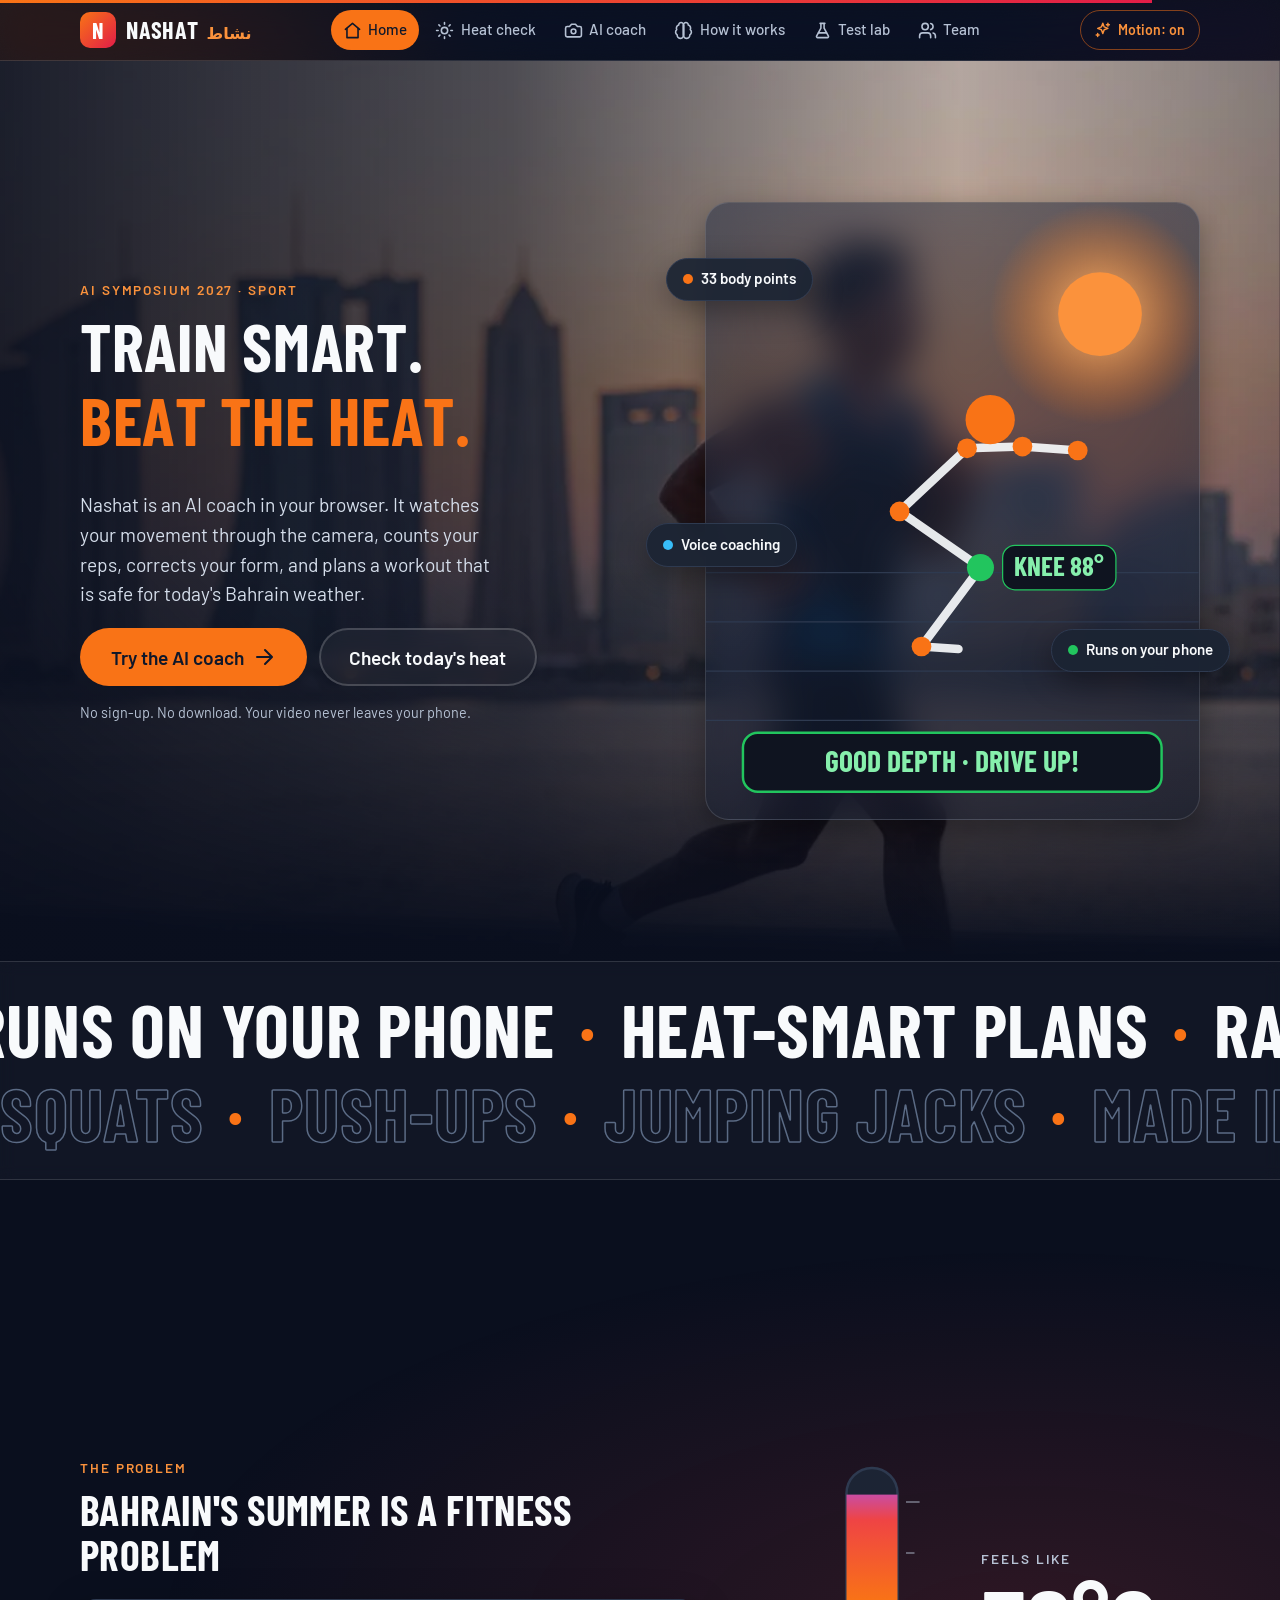
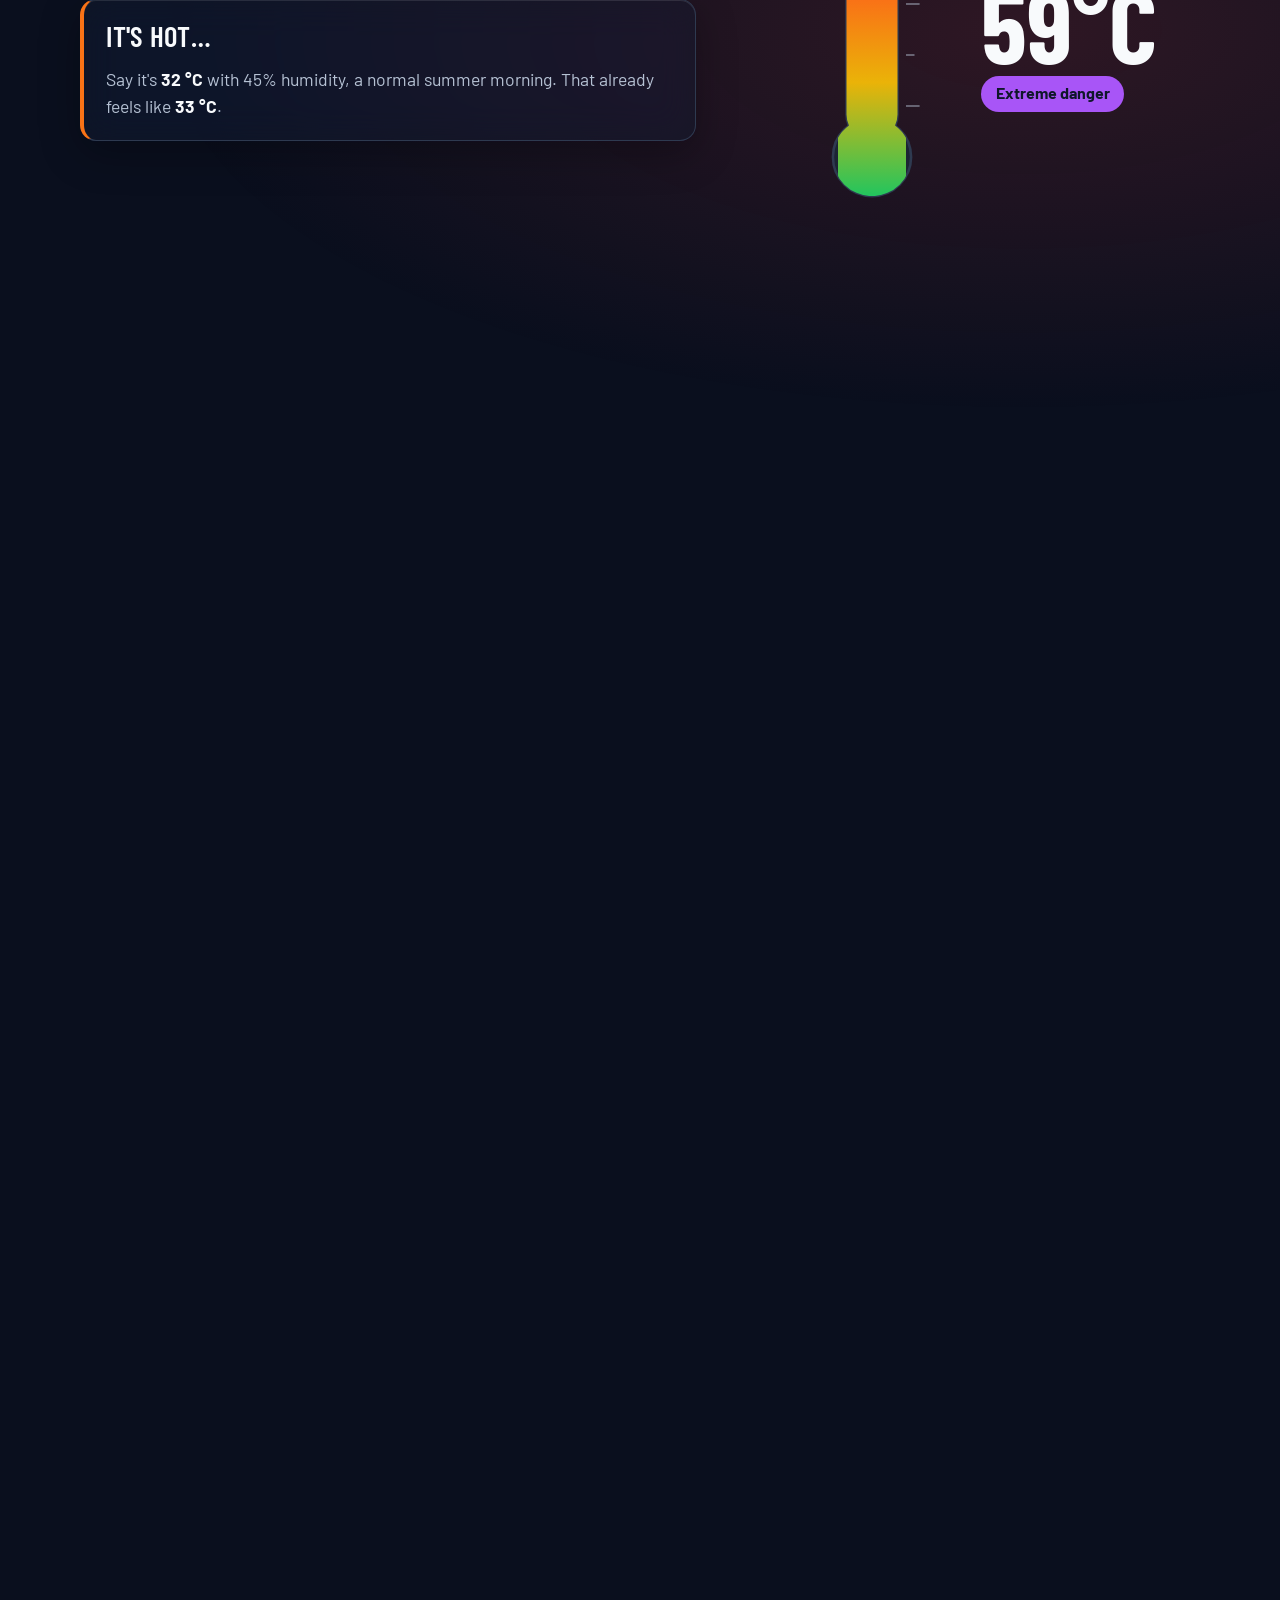
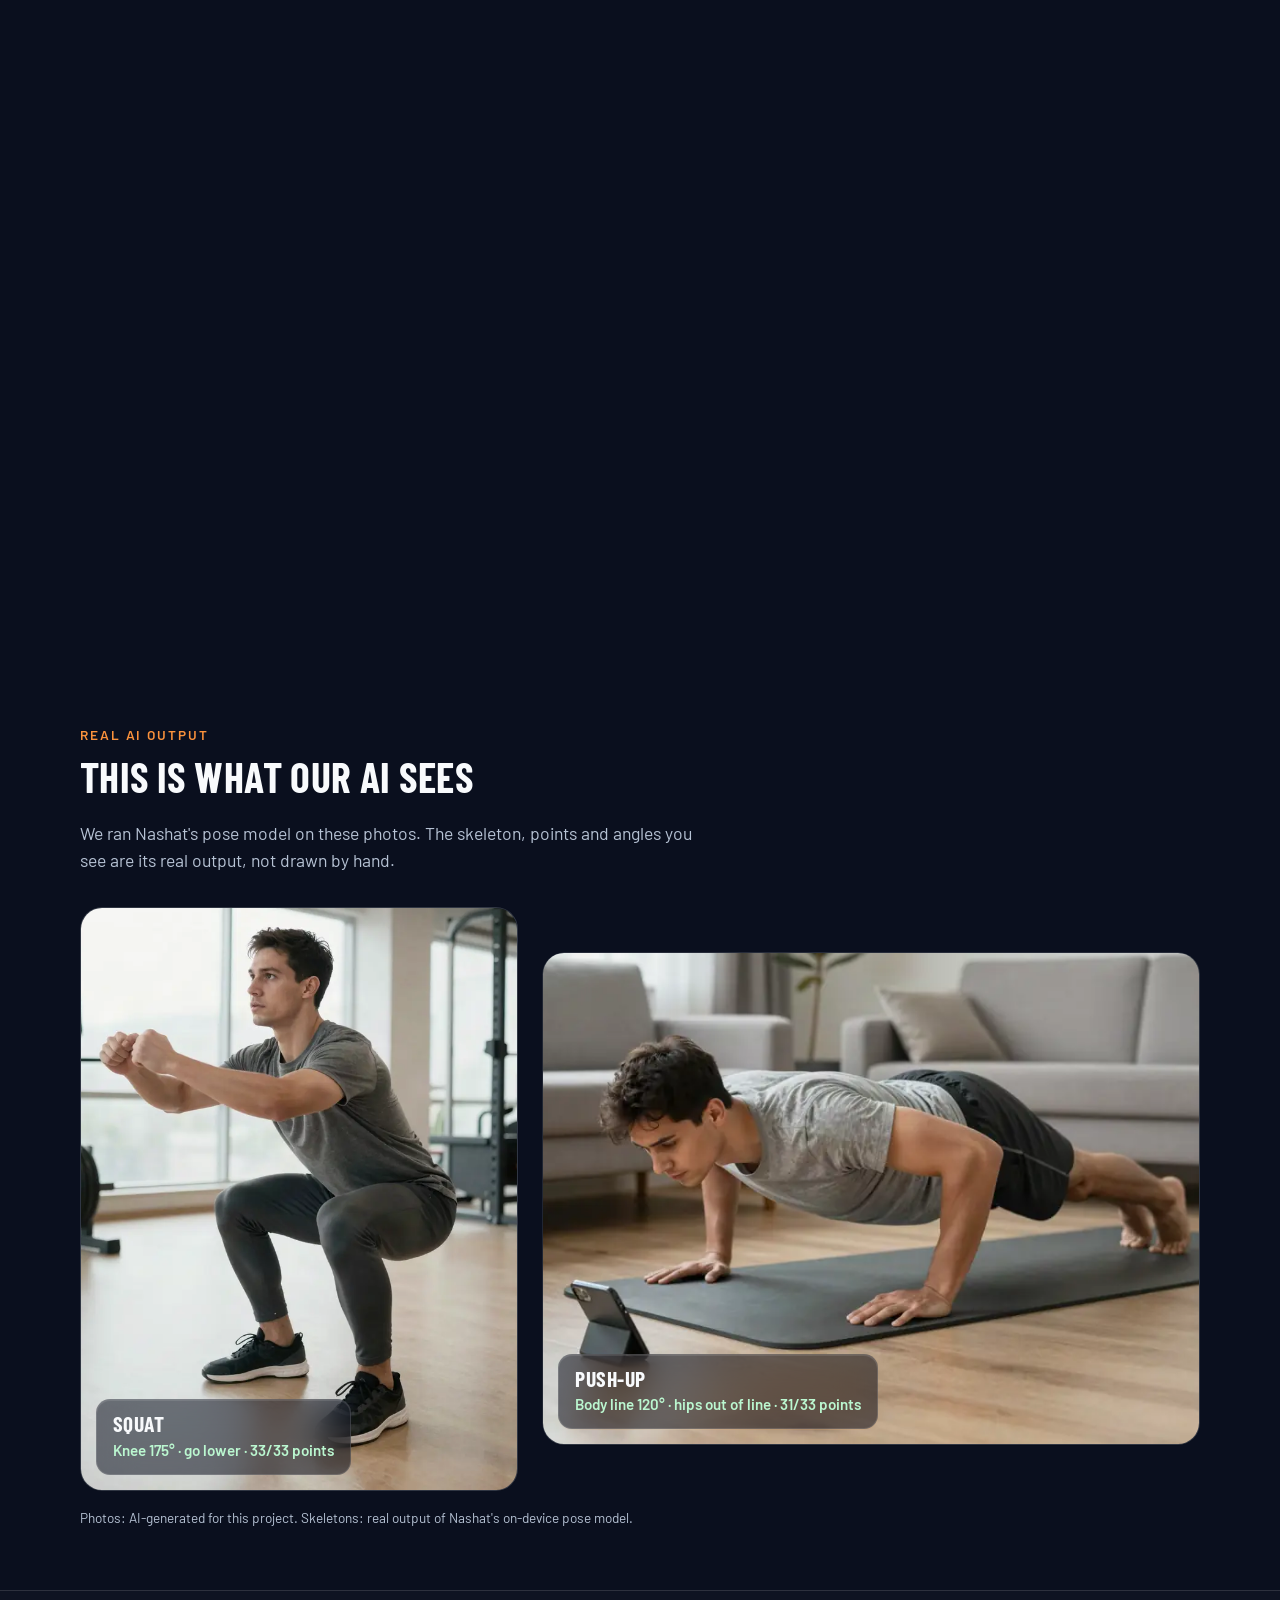
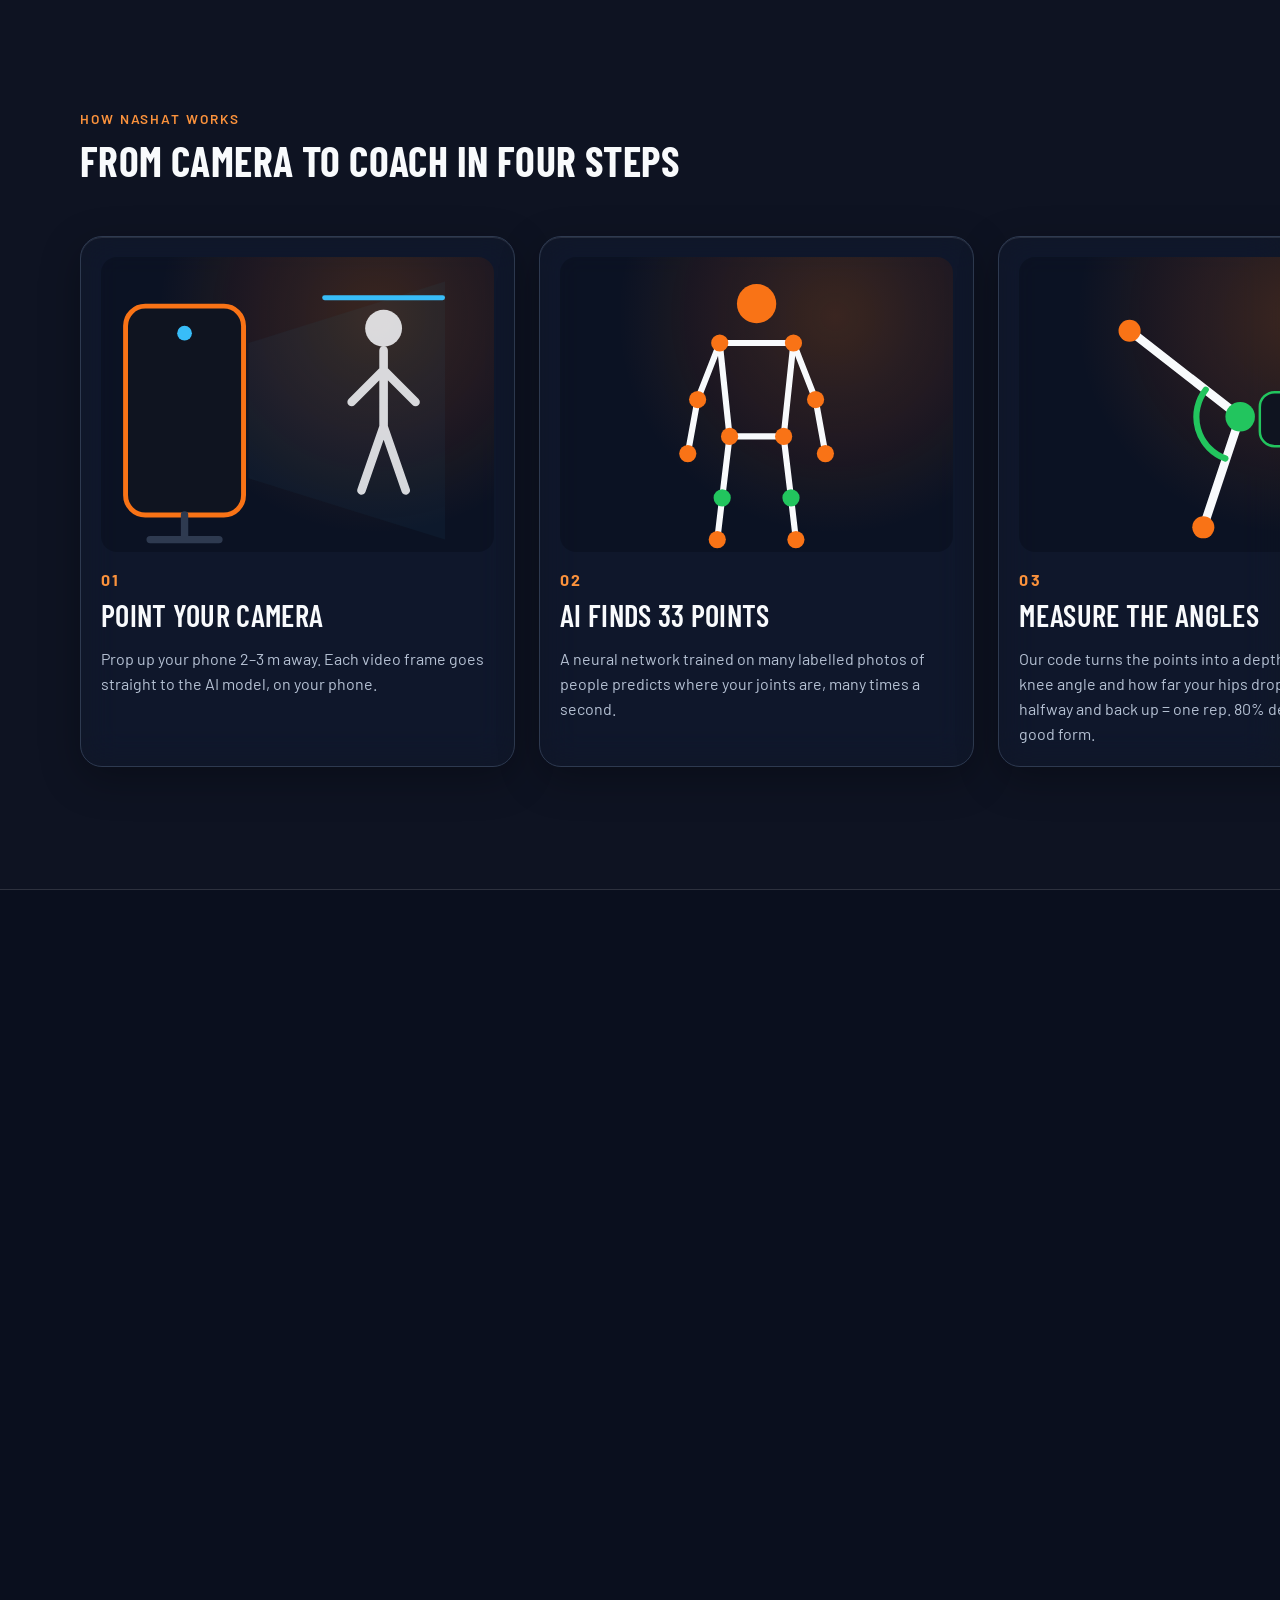
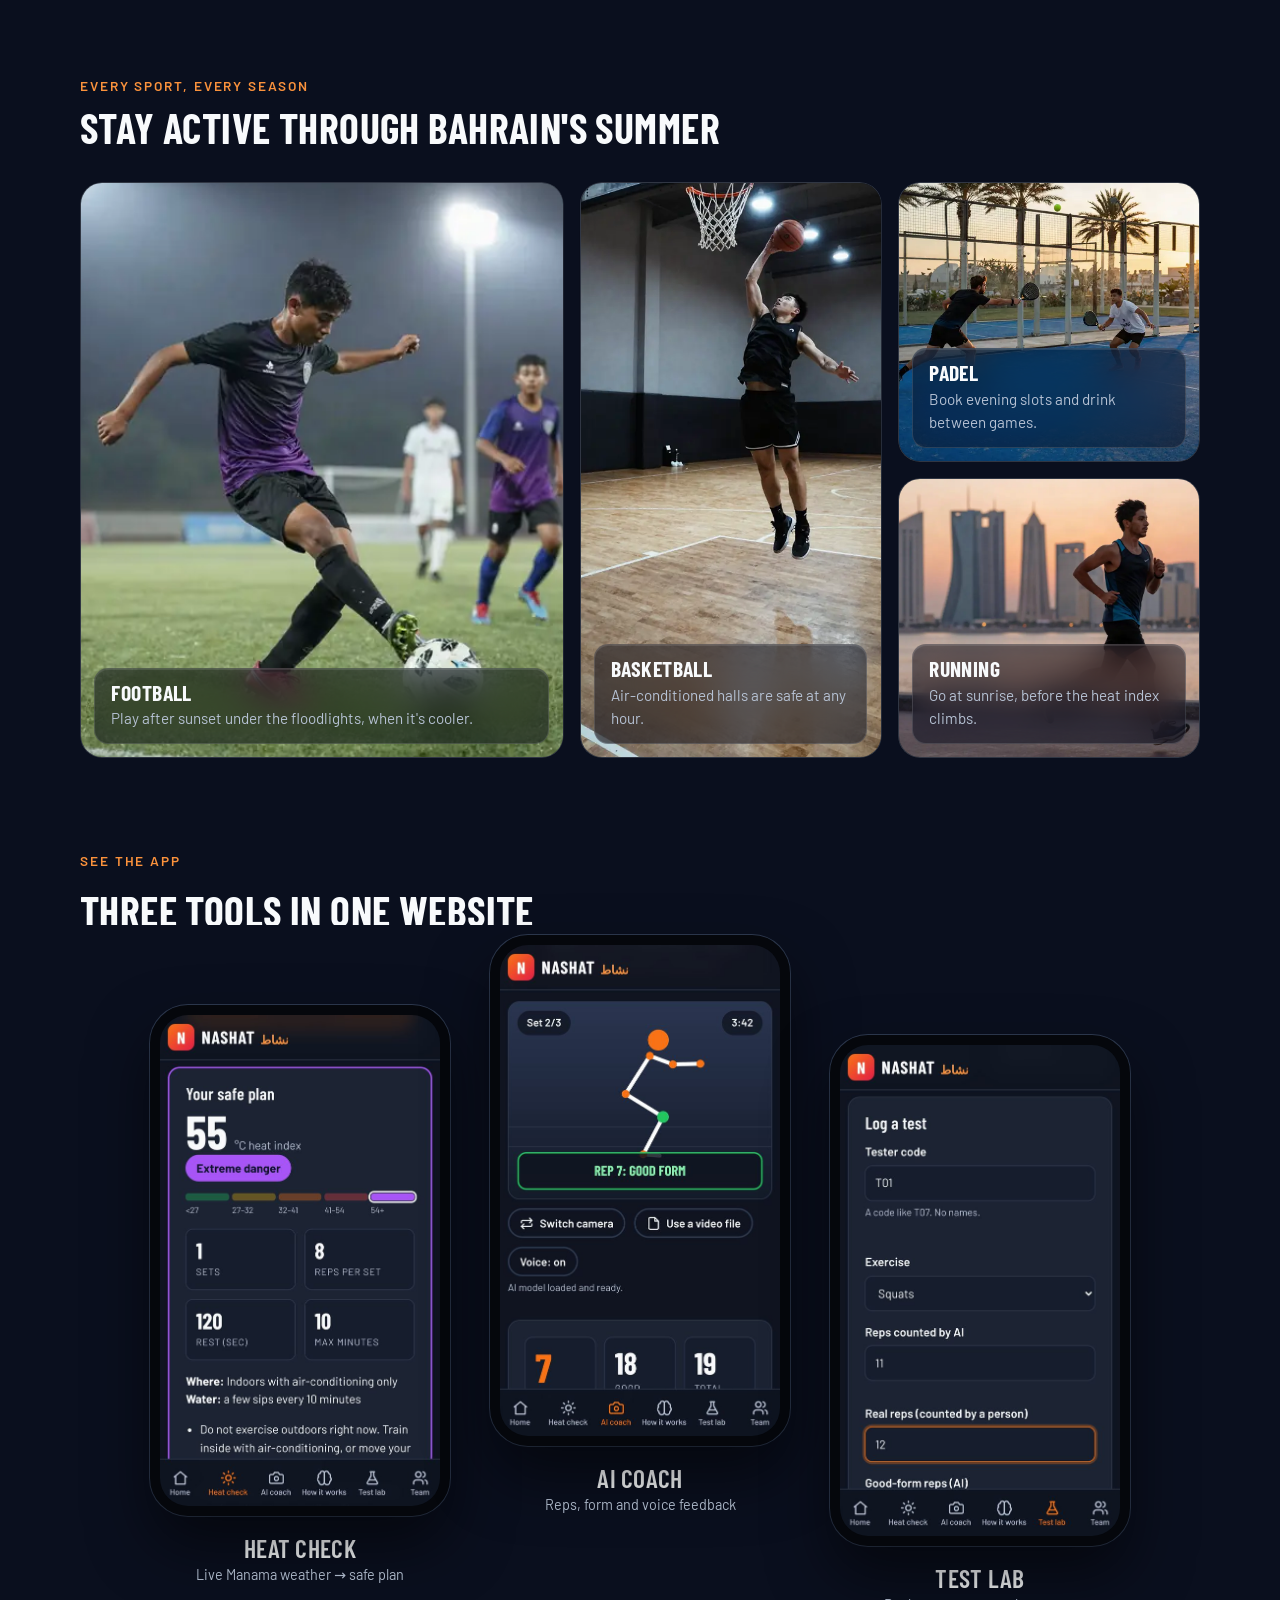
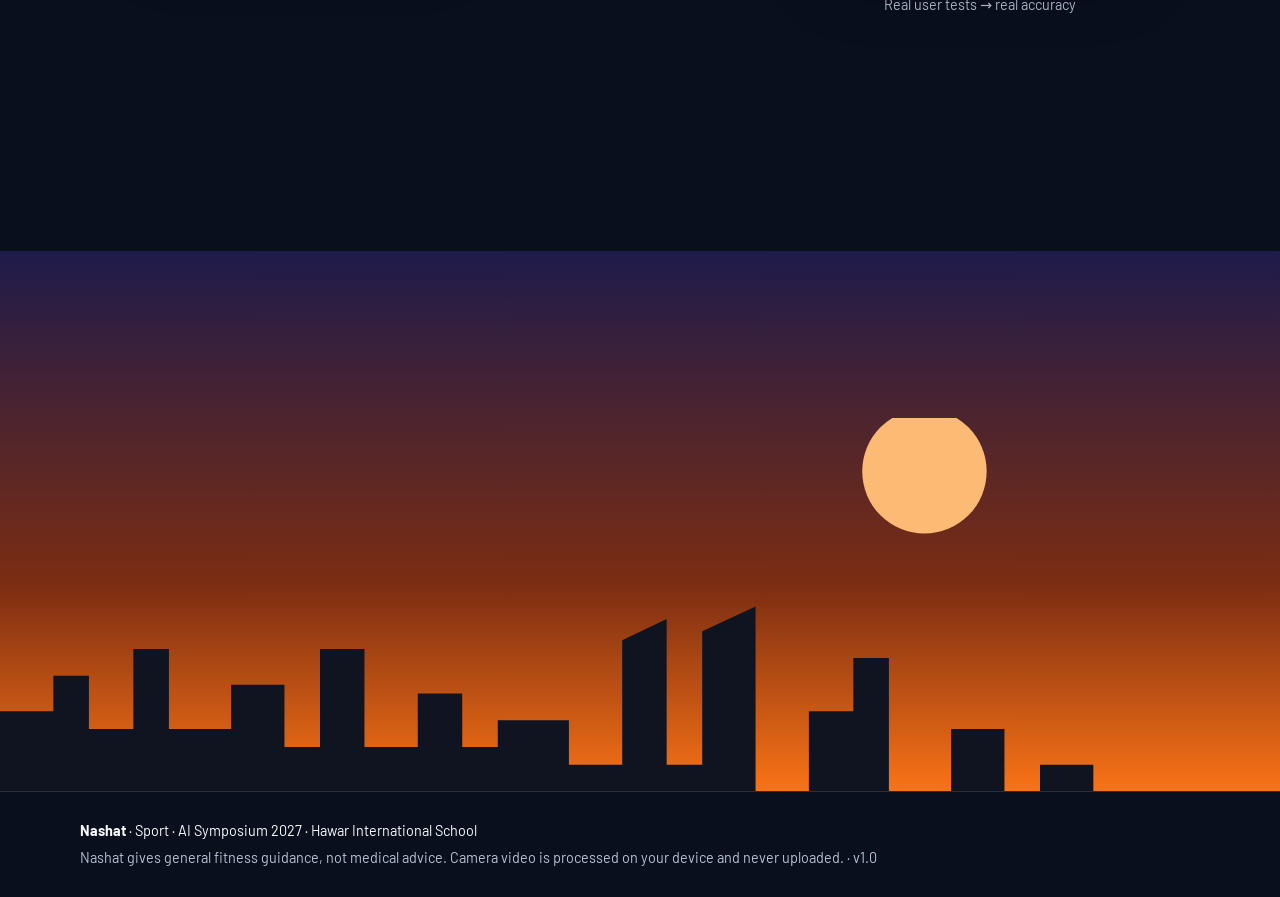
==== commit 24a65232: "Fix rep counting: never stop at the set target, count every rep reliably - Counting never pauses: 'J" ====
--- a/index.html
+++ b/index.html
@@ -8,8 +8,8 @@
   <meta name="theme-color" content="#0F1420">
   <link rel="icon" href="assets/icon.svg" type="image/svg+xml">
   <link rel="preload" href="assets/fonts/barlow-condensed-latin-700-normal.woff2" as="font" type="font/woff2" crossorigin>
-  <link rel="stylesheet" href="css/style.css?v=6">
-  <link rel="stylesheet" href="css/home.css?v=6">
+  <link rel="stylesheet" href="css/style.css?v=7">
+  <link rel="stylesheet" href="css/home.css?v=7">
   <script>(function(){var d=document.documentElement,p=null;try{p=localStorage.getItem('nashat.motion')}catch(e){}var on=p==='on'||(p!=='off'&&!matchMedia('(prefers-reduced-motion: reduce)').matches);if(p==='on')d.classList.add('motion-forced');if(on){d.classList.add('js-motion');try{if(sessionStorage.getItem('nashat.wipe'))d.classList.add('wipe-enter')}catch(e){}}})()</script>
 </head>
 <body class="home">
@@ -202,7 +202,7 @@
           </div>
           <span class="h-num">03</span>
           <h3>Measure the angles</h3>
-          <p class="muted">Our code turns the points into joint angles. Knee below 100°? That's full depth. Back up past 160°? One rep.</p>
+          <p class="muted">Our code turns the points into a depth score from your knee angle and how far your hips drop. Down past halfway and back up = one rep. 80% depth or more = good form.</p>
         </article>
 
         <article class="h-panel" id="p-voice">
@@ -302,6 +302,6 @@
     </div>
   </section>
 </main>
-<script type="module" src="js/home.js?v=6"></script>
+<script type="module" src="js/home.js?v=7"></script>
 </body>
 </html>
--- a/css/style.css
+++ b/css/style.css
@@ -231,9 +231,16 @@
 .counter .tile.big .v { font-size: 3.4rem; color: var(--primary); }
 .coach-layout { display: grid; grid-template-columns: 1.5fr 1fr; gap: 1.25rem; align-items: start; }
 @media (max-width: 960px) { .coach-layout { grid-template-columns: 1fr; } }
-.rest-overlay { position: absolute; inset: 0; display: none; place-items: center; text-align: center; background: rgba(15, 20, 32, 0.9); }
-.rest-overlay.show { display: grid; }
-.rest-overlay .num { font: 700 5rem/1 var(--font-head); color: var(--info); }
+.rest-overlay {
+  position: absolute; left: 0.75rem; right: 0.75rem; top: 3.4rem; display: none; align-items: center; gap: 0.6rem; flex-wrap: wrap;
+  padding: 0.5rem 0.75rem; border-radius: 14px; border: 1px solid rgba(56, 189, 248, 0.5);
+  background: rgba(13, 18, 32, 0.72); -webkit-backdrop-filter: blur(14px); backdrop-filter: blur(14px);
+}
+.rest-overlay.show { display: flex; }
+.rest-overlay .rest-label { font: 700 1.1rem/1 var(--font-head); text-transform: uppercase; color: #BAE6FD; letter-spacing: 0.06em; }
+.rest-overlay .num { font: 700 2rem/1 var(--font-head); color: var(--info); }
+.rest-overlay .rest-unit { color: var(--info); font-weight: 700; margin-left: -0.4rem; }
+.rest-overlay .btn { margin-left: auto; min-height: 34px; }
 .loading { display: flex; align-items: center; gap: 0.6rem; }
 .spinner { width: 22px; height: 22px; border: 3px solid var(--border); border-top-color: var(--primary); border-radius: 50%; animation: spin 0.8s linear infinite; }
 @keyframes spin { to { transform: rotate(360deg); } }
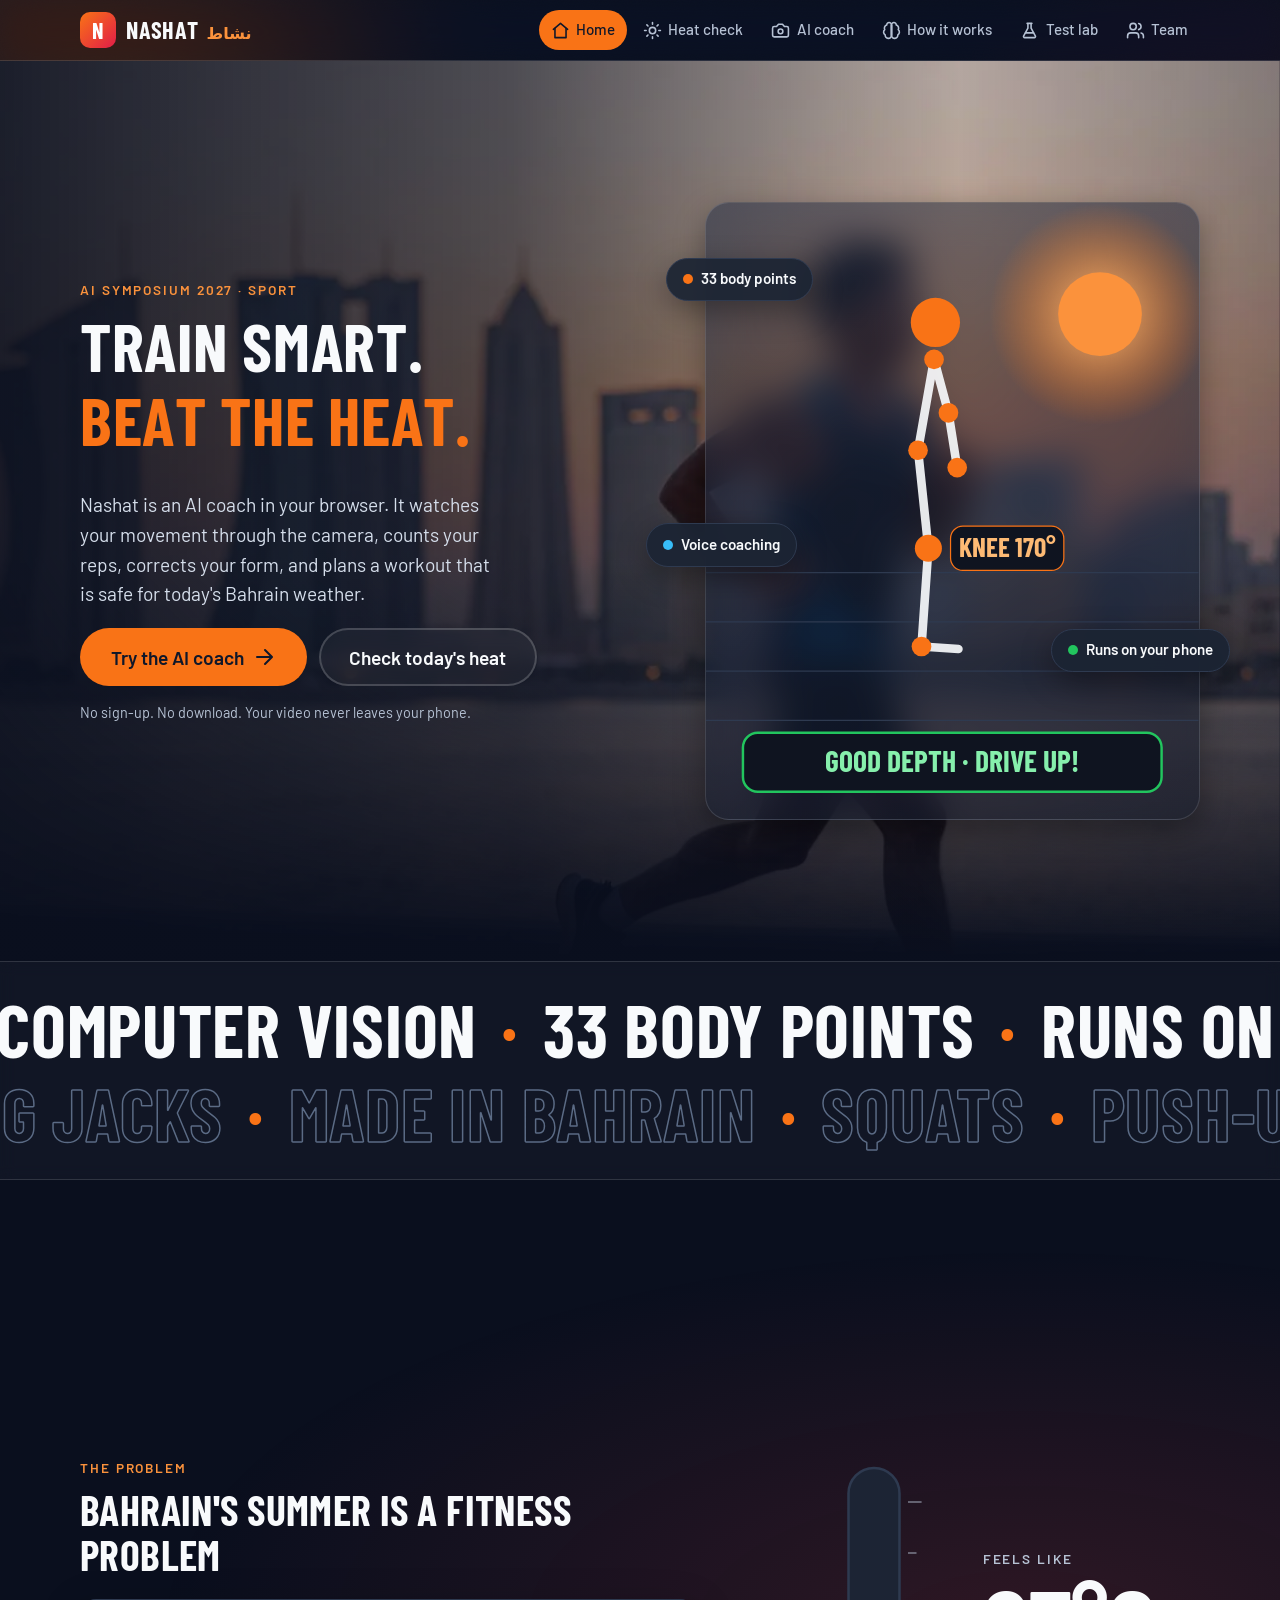
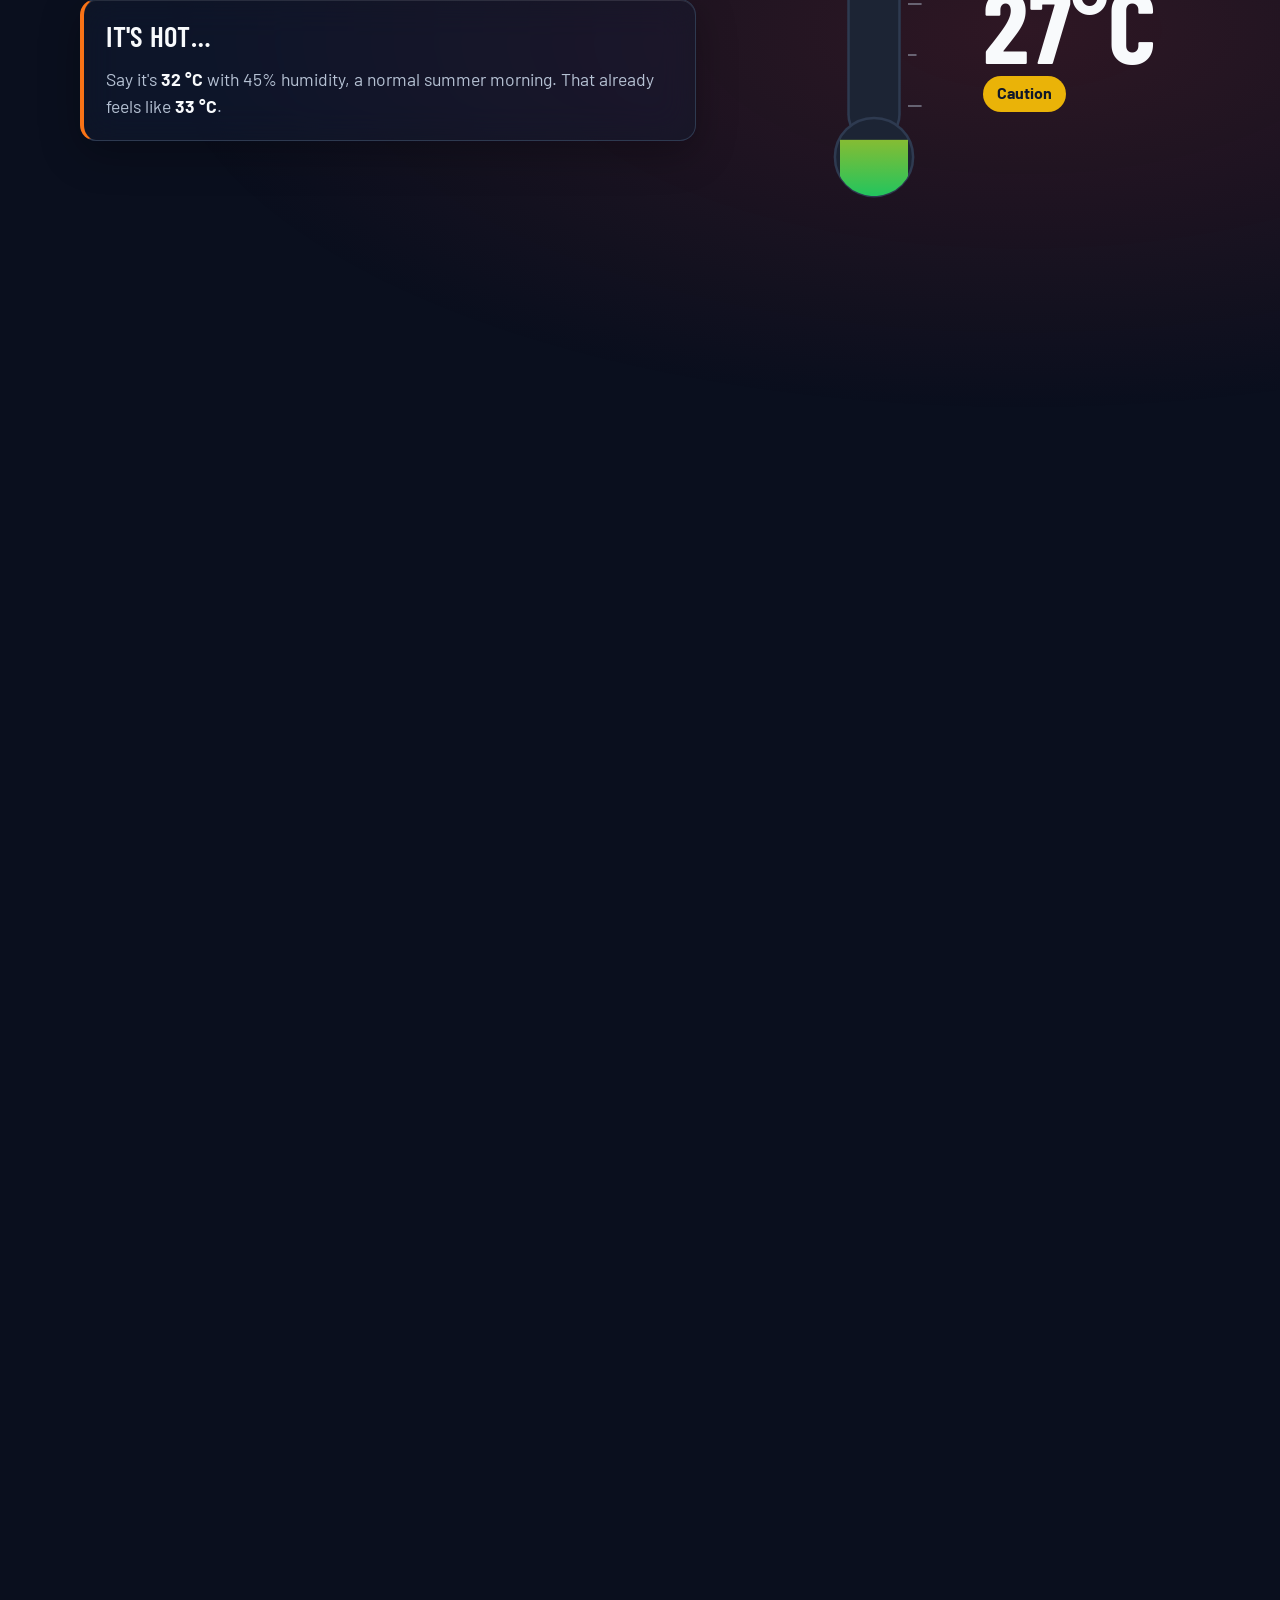
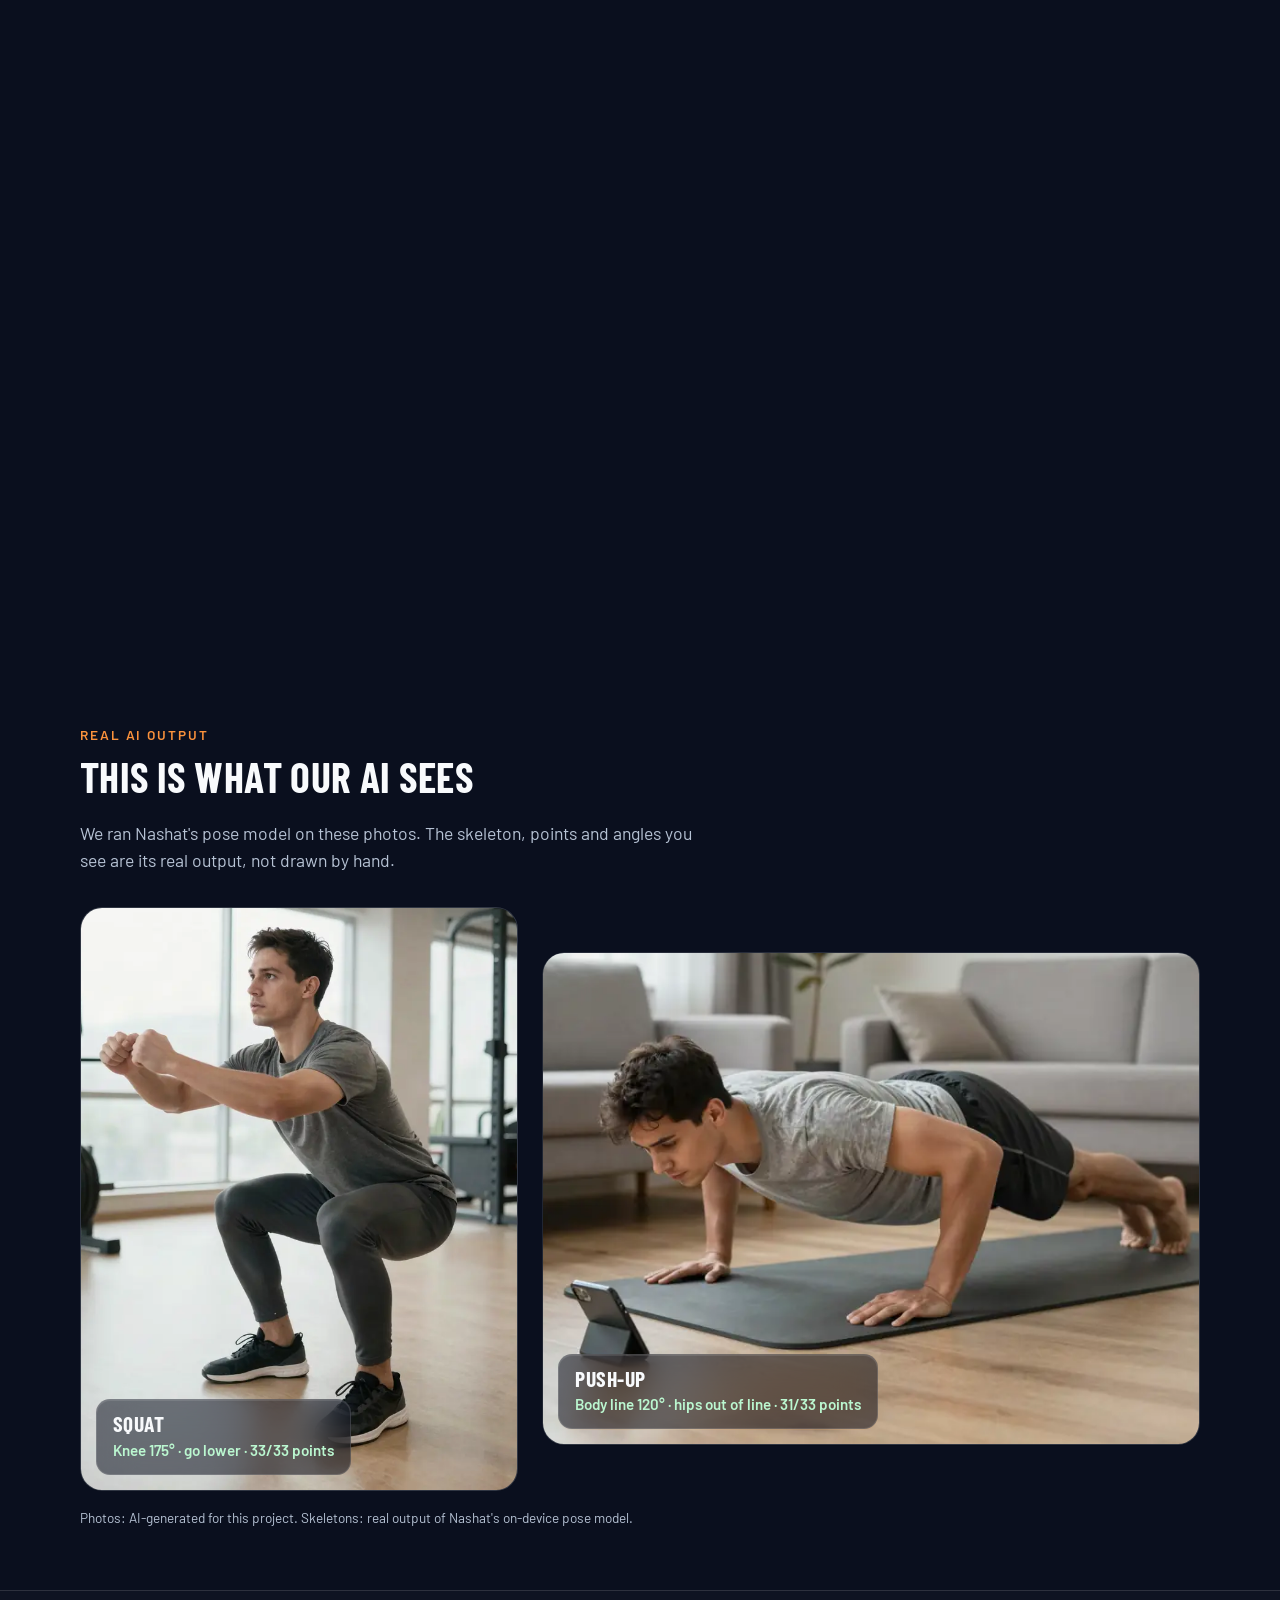
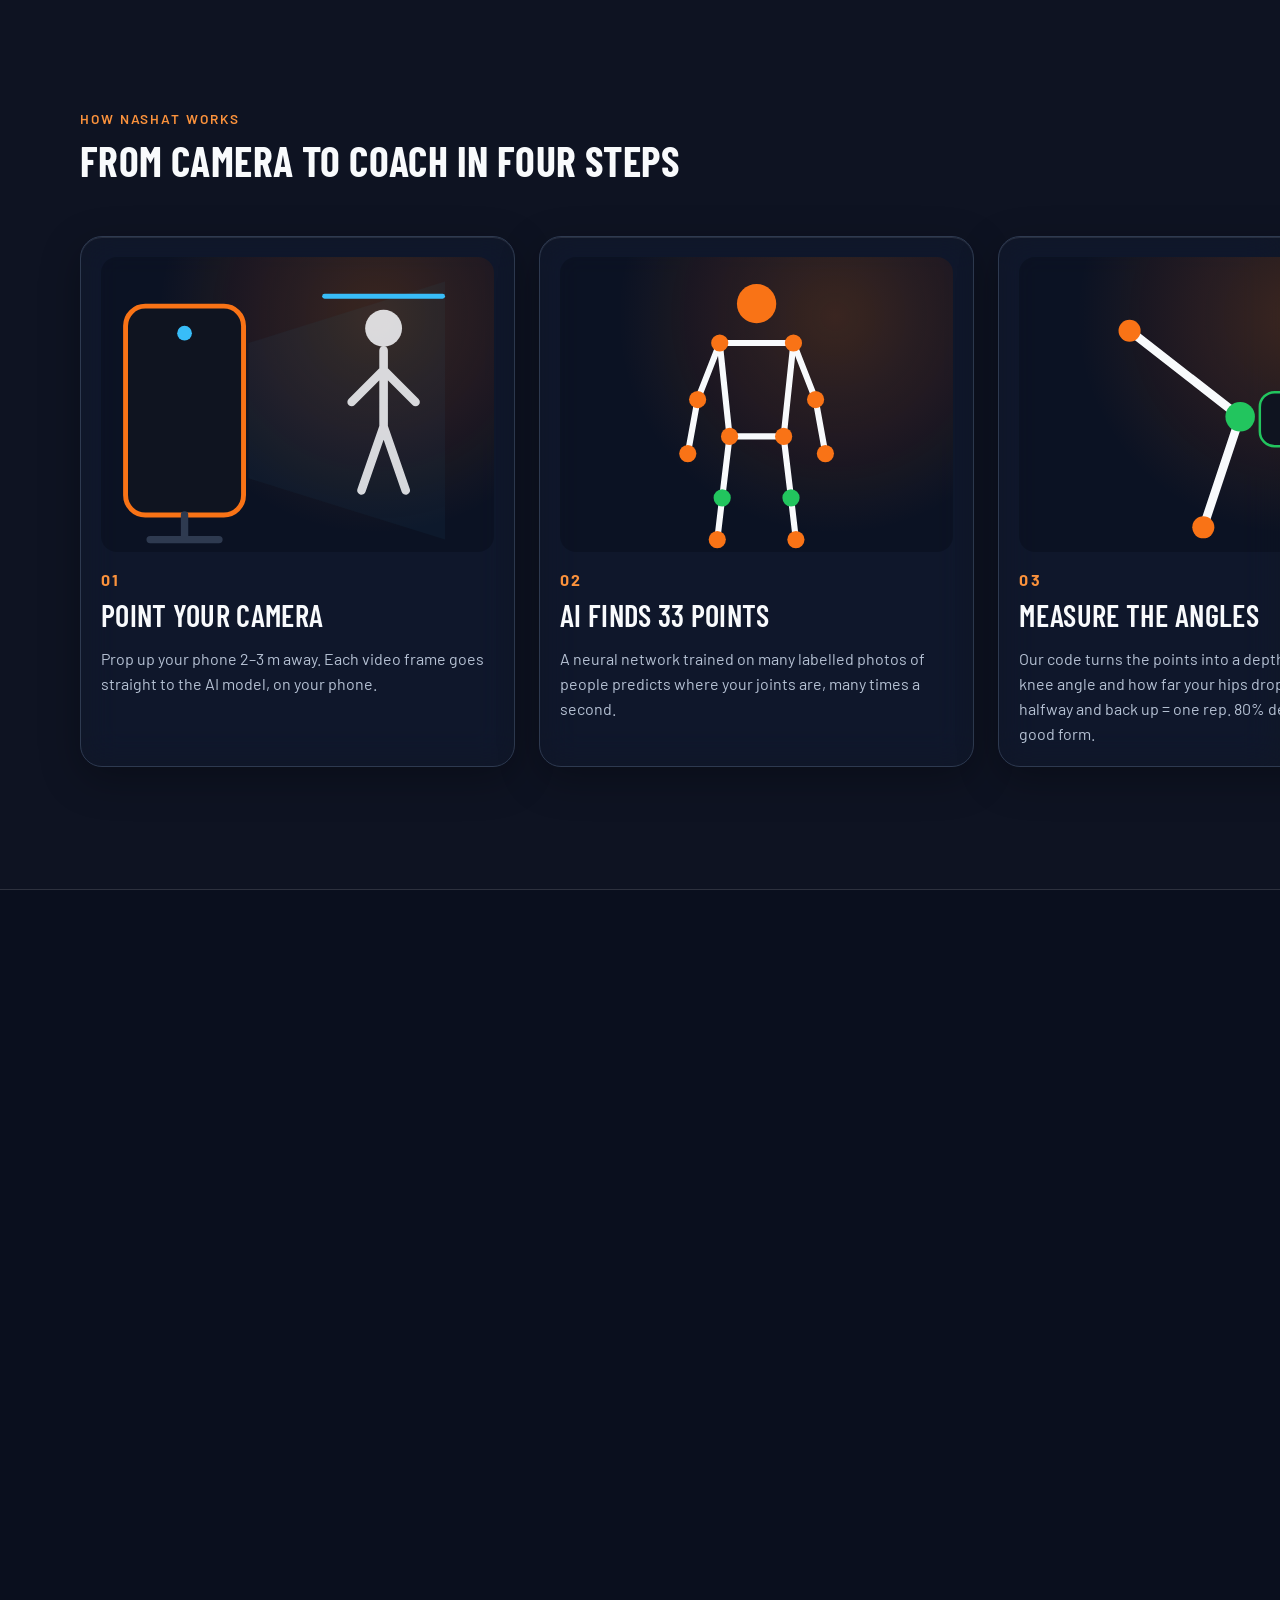
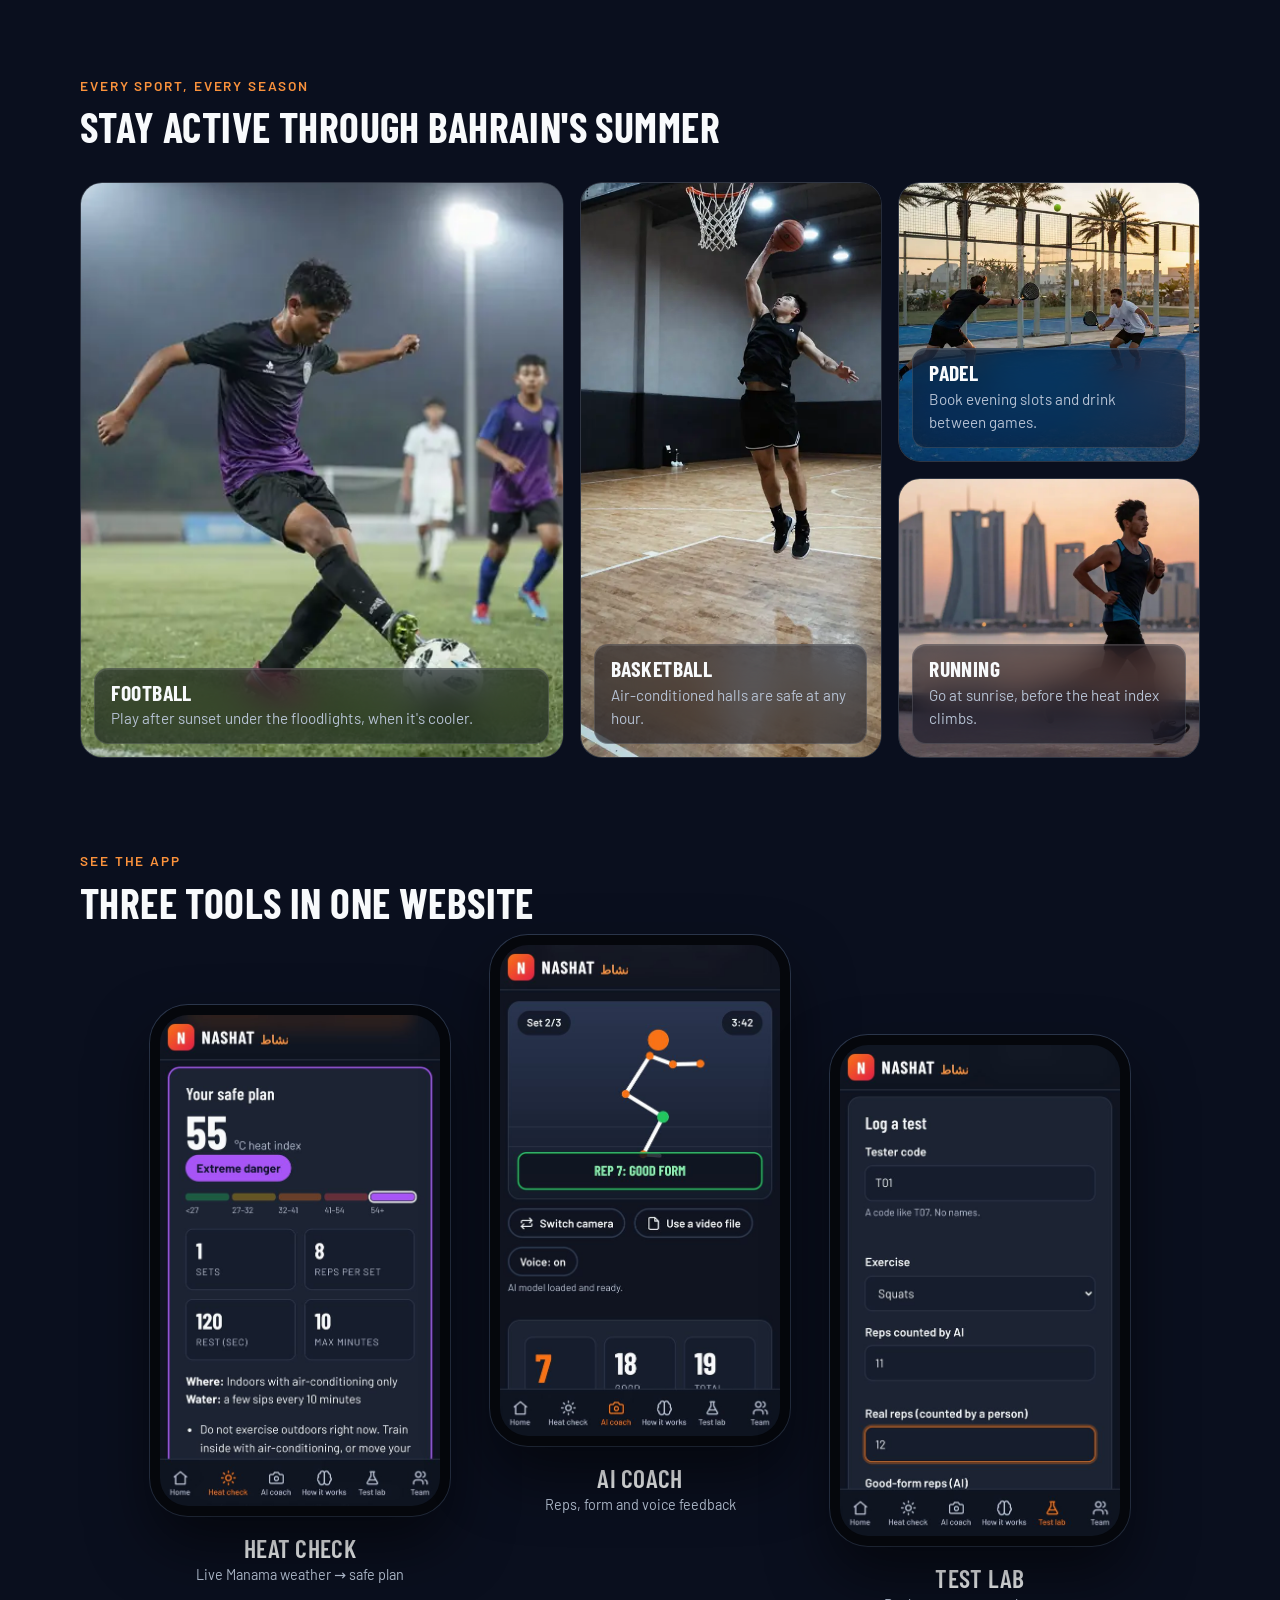
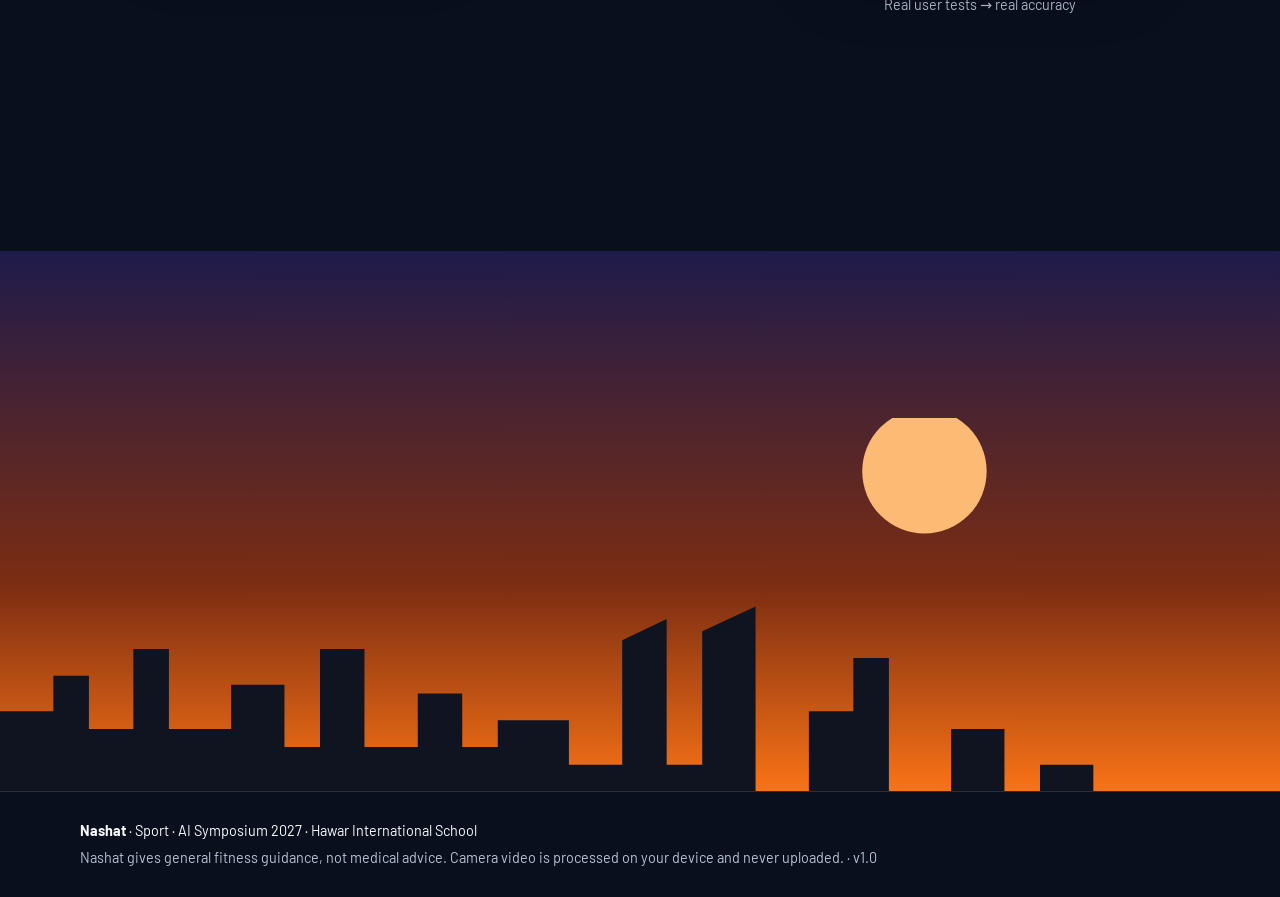
==== commit de3cdfb3: "Motion always on: remove the Motion switch and reduce-motion notice Animations, Lenis smooth scrolli" ====
--- a/index.html
+++ b/index.html
@@ -8,9 +8,9 @@
   <meta name="theme-color" content="#0F1420">
   <link rel="icon" href="assets/icon.svg" type="image/svg+xml">
   <link rel="preload" href="assets/fonts/barlow-condensed-latin-700-normal.woff2" as="font" type="font/woff2" crossorigin>
-  <link rel="stylesheet" href="css/style.css?v=7">
-  <link rel="stylesheet" href="css/home.css?v=7">
-  <script>(function(){var d=document.documentElement,p=null;try{p=localStorage.getItem('nashat.motion')}catch(e){}var on=p==='on'||(p!=='off'&&!matchMedia('(prefers-reduced-motion: reduce)').matches);if(p==='on')d.classList.add('motion-forced');if(on){d.classList.add('js-motion');try{if(sessionStorage.getItem('nashat.wipe'))d.classList.add('wipe-enter')}catch(e){}}})()</script>
+  <link rel="stylesheet" href="css/style.css?v=8">
+  <link rel="stylesheet" href="css/home.css?v=8">
+  <script>(function(){var d=document.documentElement;d.classList.add('js-motion');try{if(sessionStorage.getItem('nashat.wipe'))d.classList.add('wipe-enter')}catch(e){}})()</script>
 </head>
 <body class="home">
 <main id="main">
@@ -302,6 +302,6 @@
     </div>
   </section>
 </main>
-<script type="module" src="js/home.js?v=7"></script>
+<script type="module" src="js/home.js?v=8"></script>
 </body>
 </html>
--- a/css/style.css
+++ b/css/style.css
@@ -300,10 +300,6 @@
 .hidden { display: none !important; }
 .sr-only { position: absolute; width: 1px; height: 1px; overflow: hidden; clip: rect(0 0 0 0); white-space: nowrap; }
 
-/* Device asks for less motion and the visitor hasn't switched Motion on: stop CSS motion too */
-@media (prefers-reduced-motion: reduce) {
-  html:not(.motion-forced) *, html:not(.motion-forced) *::before, html:not(.motion-forced) *::after { animation-duration: 0.01ms !important; transition-duration: 0.01ms !important; }
-}
 
 @media print {
   .site-header, .tab-bar, .site-footer, .no-print { display: none !important; }
@@ -337,18 +333,6 @@
 
 /* ── motion system ── */
 .site-header { will-change: transform; }
-.motion-toggle {
-  display: inline-flex; align-items: center; gap: 0.4rem; min-height: 40px; padding: 0.4rem 0.85rem; margin-left: 0.5rem;
-  border-radius: 999px; border: 1px solid var(--border); background: transparent; color: var(--muted);
-  font: 600 0.88rem/1 var(--font-body); cursor: pointer; white-space: nowrap; transition: color 0.2s, border-color 0.2s;
-}
-.motion-toggle:hover { color: var(--fg); border-color: var(--primary); }
-.motion-toggle[aria-pressed='true'] { color: var(--primary-2); border-color: rgba(249, 115, 22, 0.5); }
-@media (max-width: 860px) { .header-inner { justify-content: space-between; } }
-.motion-note { background: rgba(249, 115, 22, 0.1); border-bottom: 1px solid rgba(249, 115, 22, 0.35); }
-.motion-note-inner { display: flex; flex-wrap: wrap; gap: 0.75rem 1.25rem; align-items: center; justify-content: space-between; padding: 0.75rem 0; }
-.motion-note p { margin: 0; display: flex; gap: 0.5rem; align-items: center; }
-.motion-note .icon { color: var(--primary); }
 
 .scroll-progress {
   position: fixed; top: 0; left: 0; right: 0; height: 3px; z-index: 60; pointer-events: none;
--- a/css/home.css
+++ b/css/home.css
@@ -116,9 +116,6 @@
 .cta-inner h2 { font-size: clamp(2.4rem, 7vw, 4.4rem); }
 .cta-inner .lead { color: #FDE7D3; margin-inline: auto; max-width: 40ch; font-size: 1.2rem; }
 
-@media (prefers-reduced-motion: reduce) {
-  .phone { transition: none; }
-}
 
 /* ═══════════ GLASS + PHOTOS (home) ═══════════ */
 .h-panel, .story-step { background-color: var(--glass); }
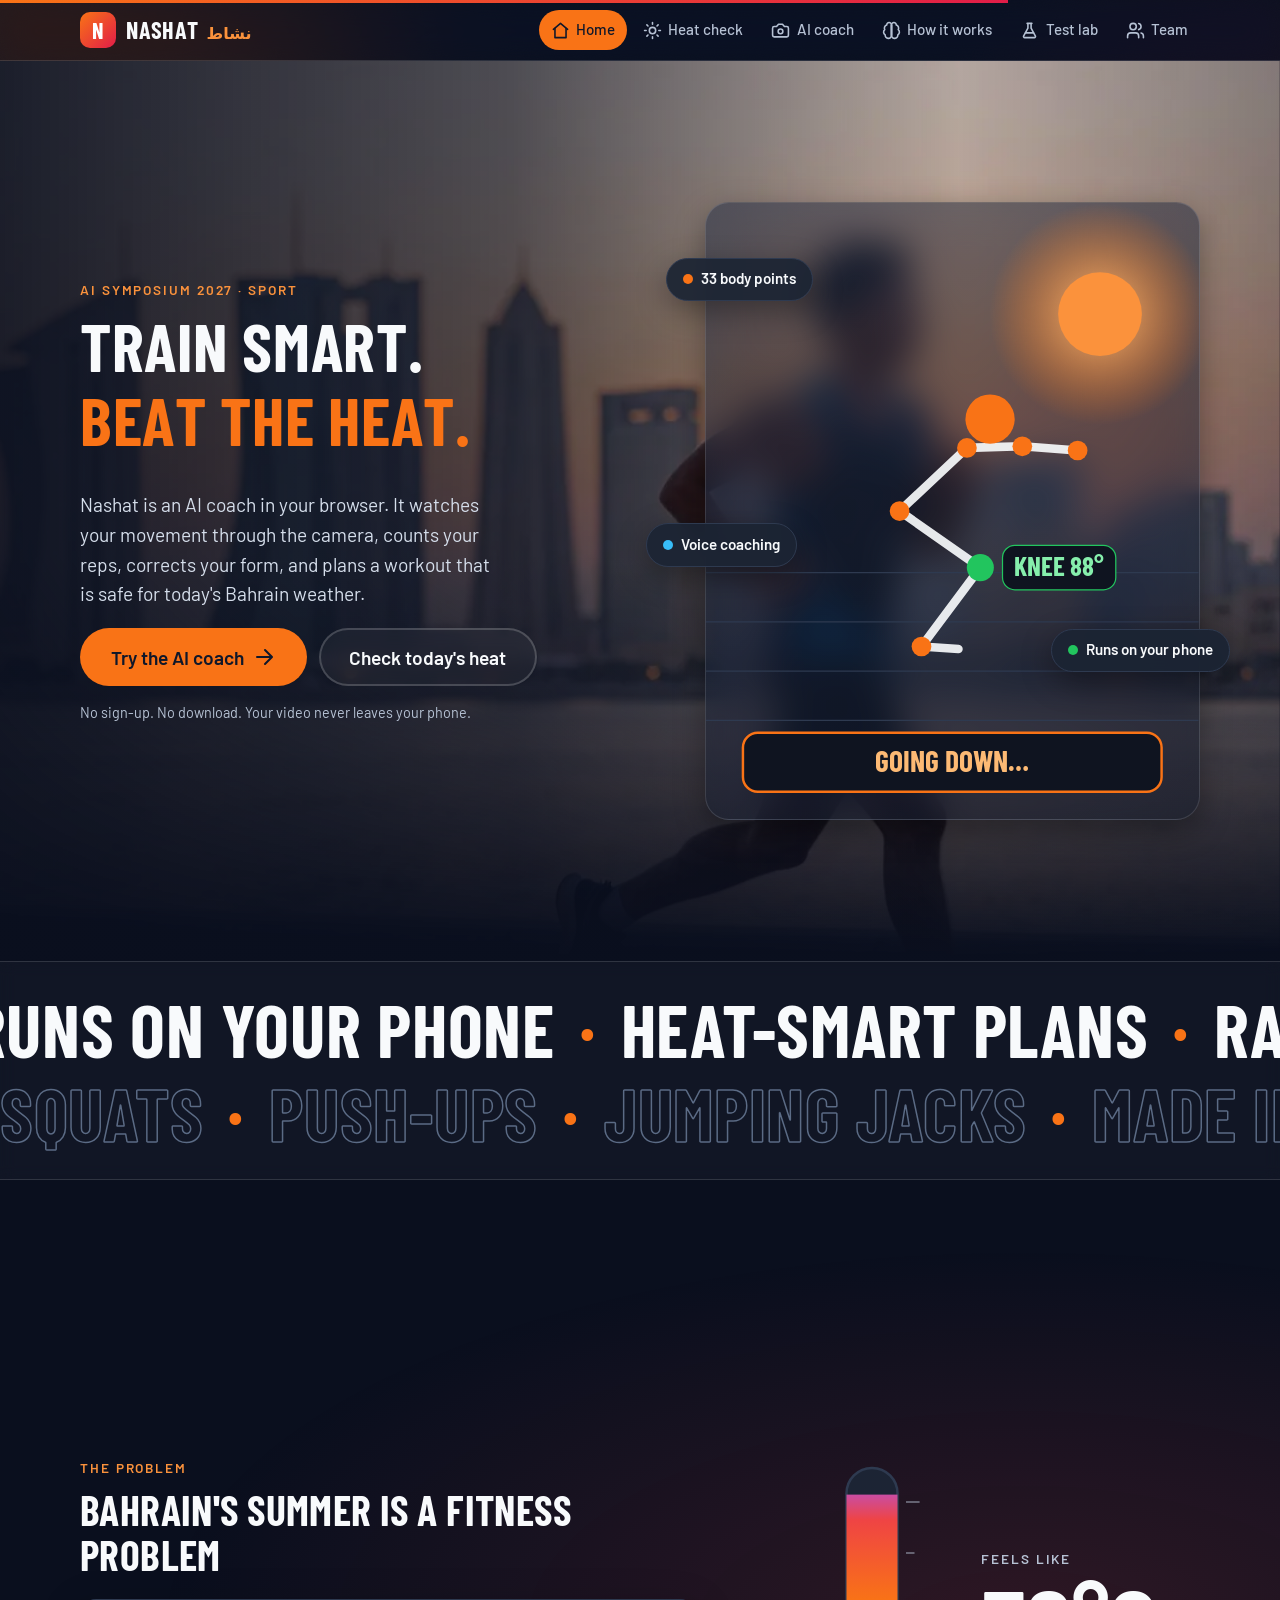
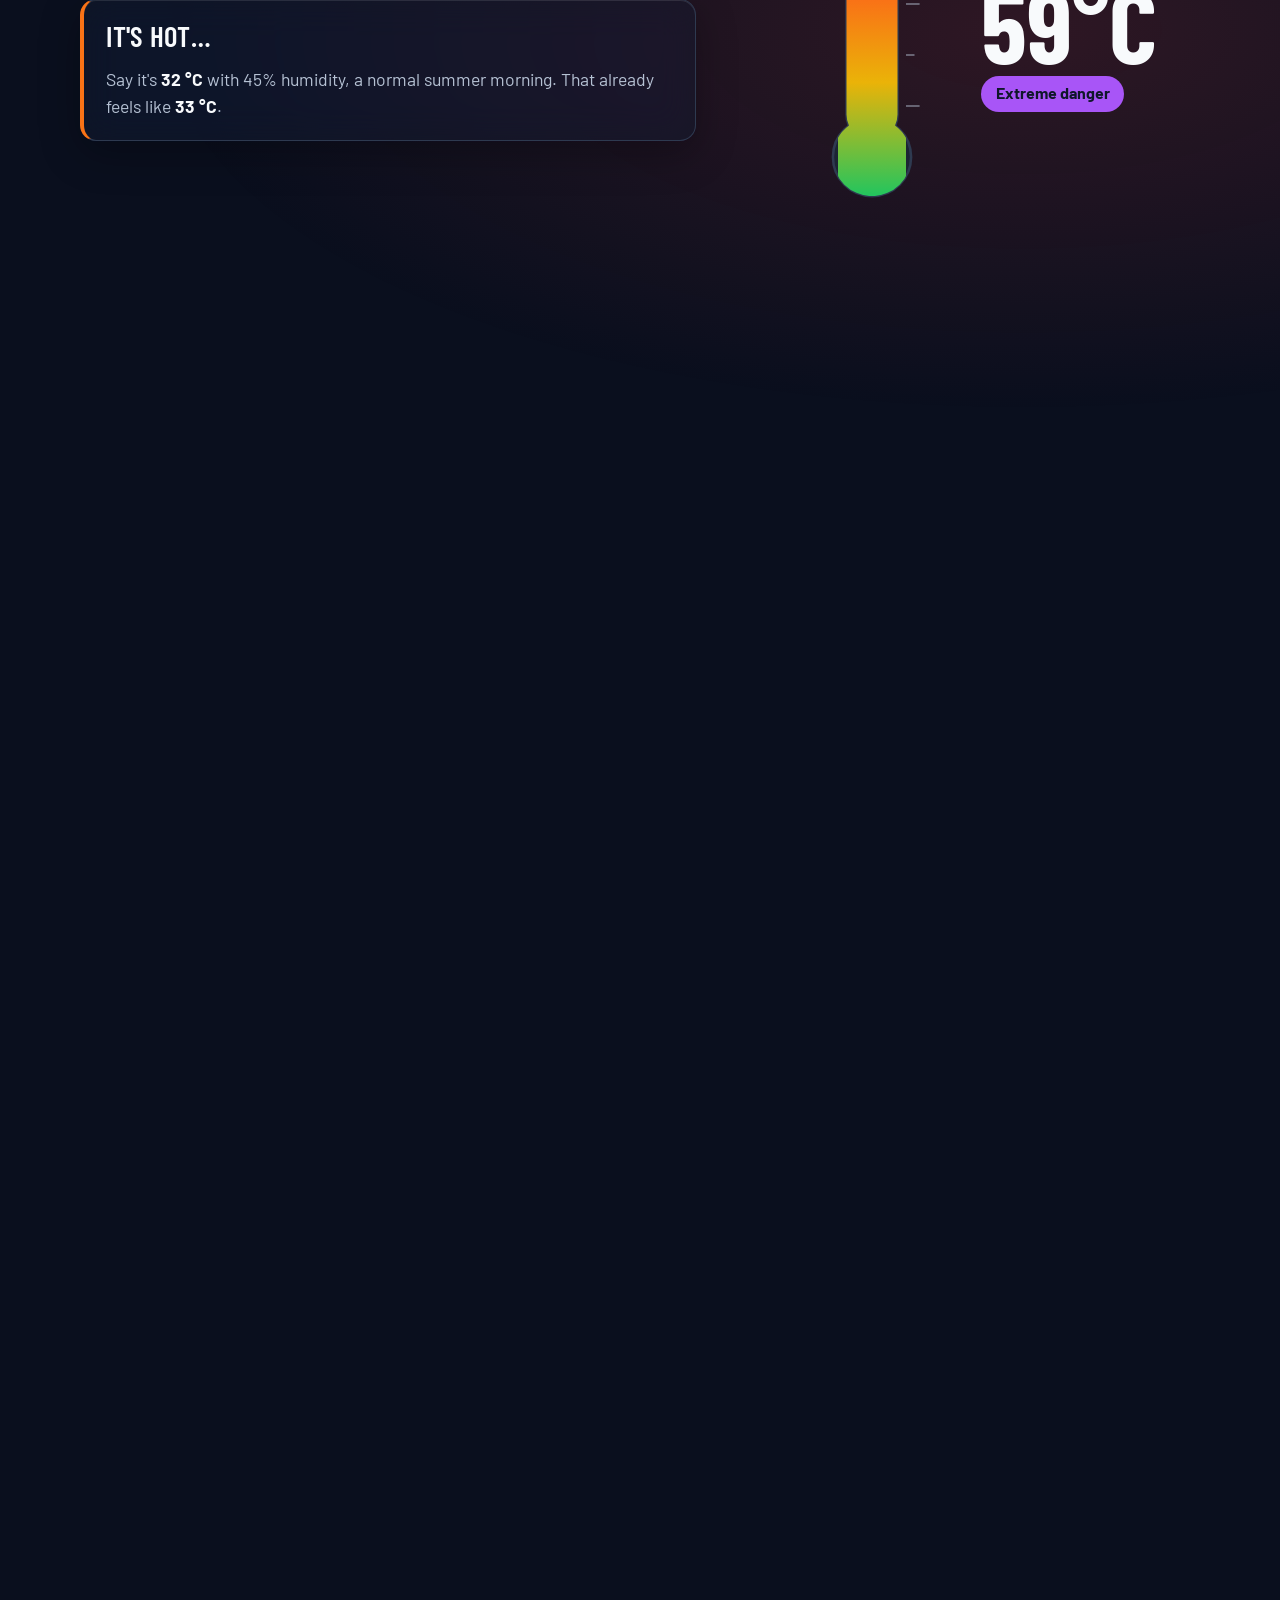
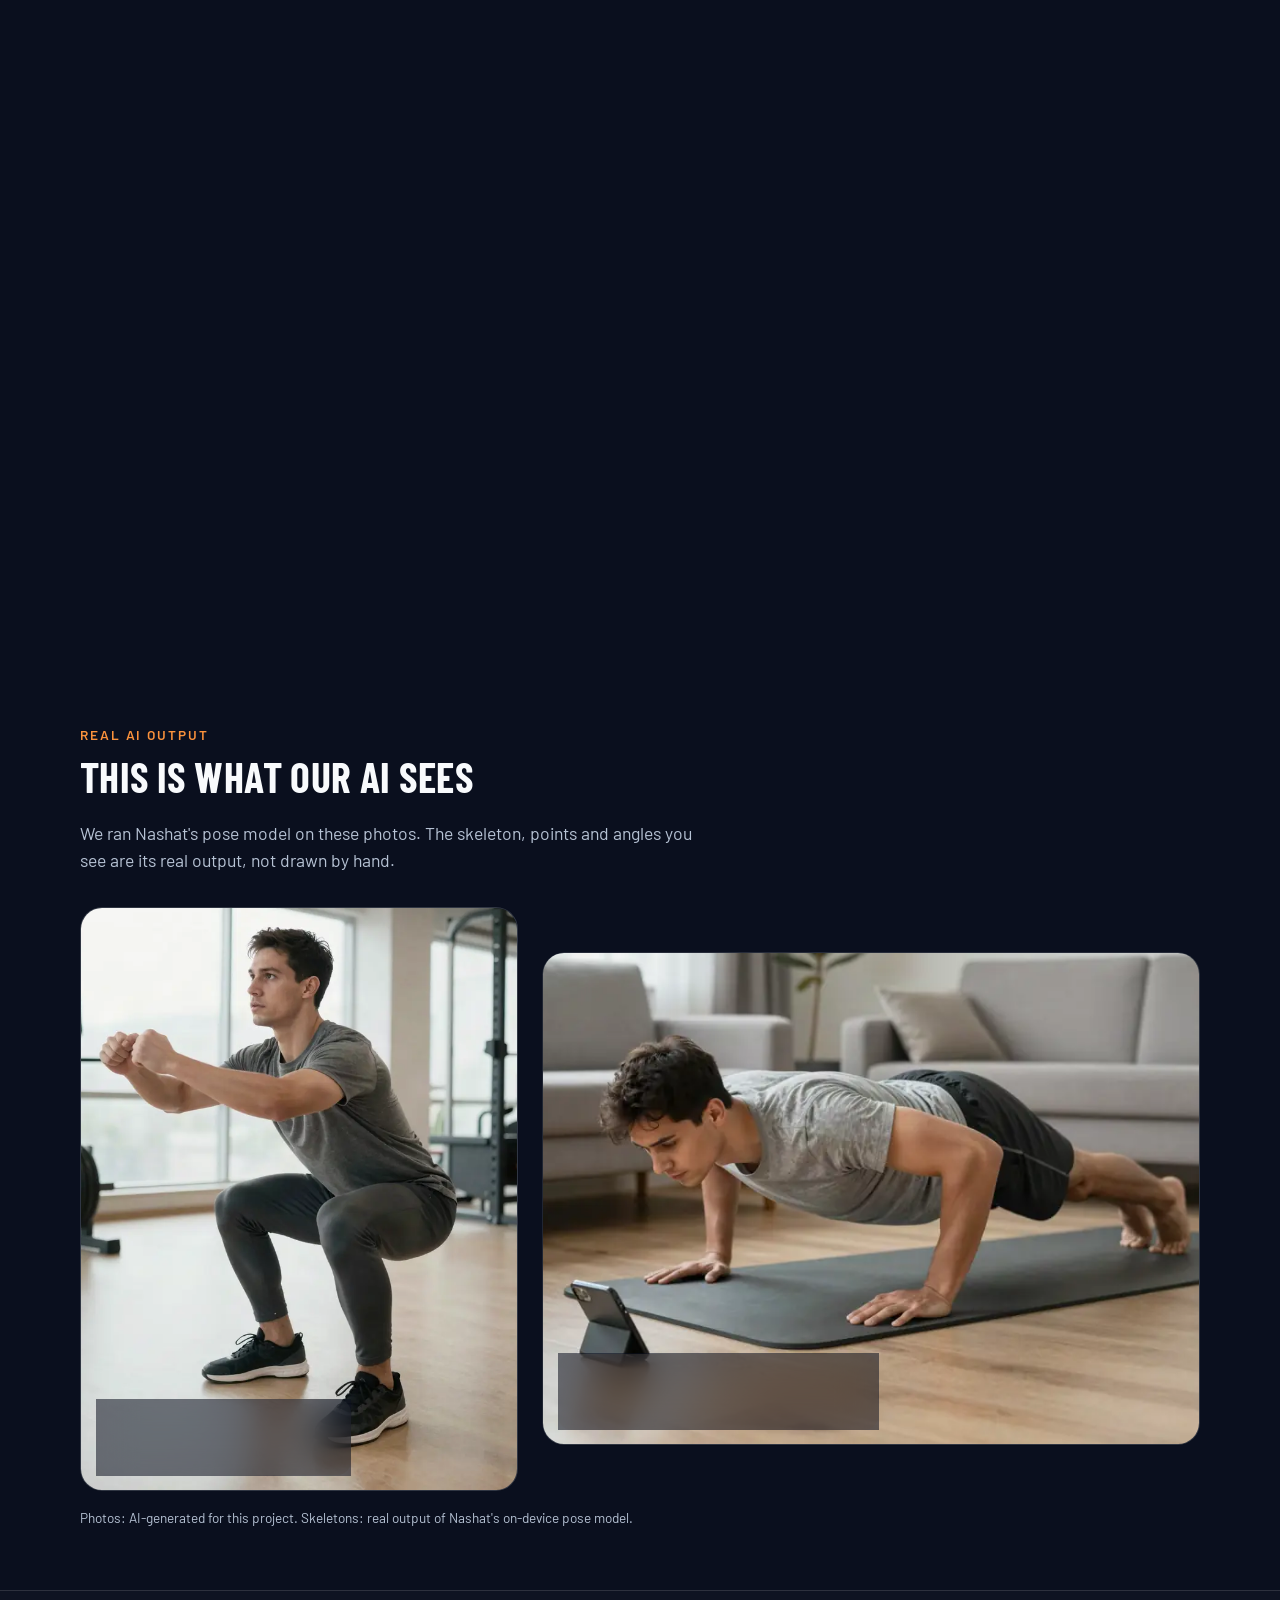
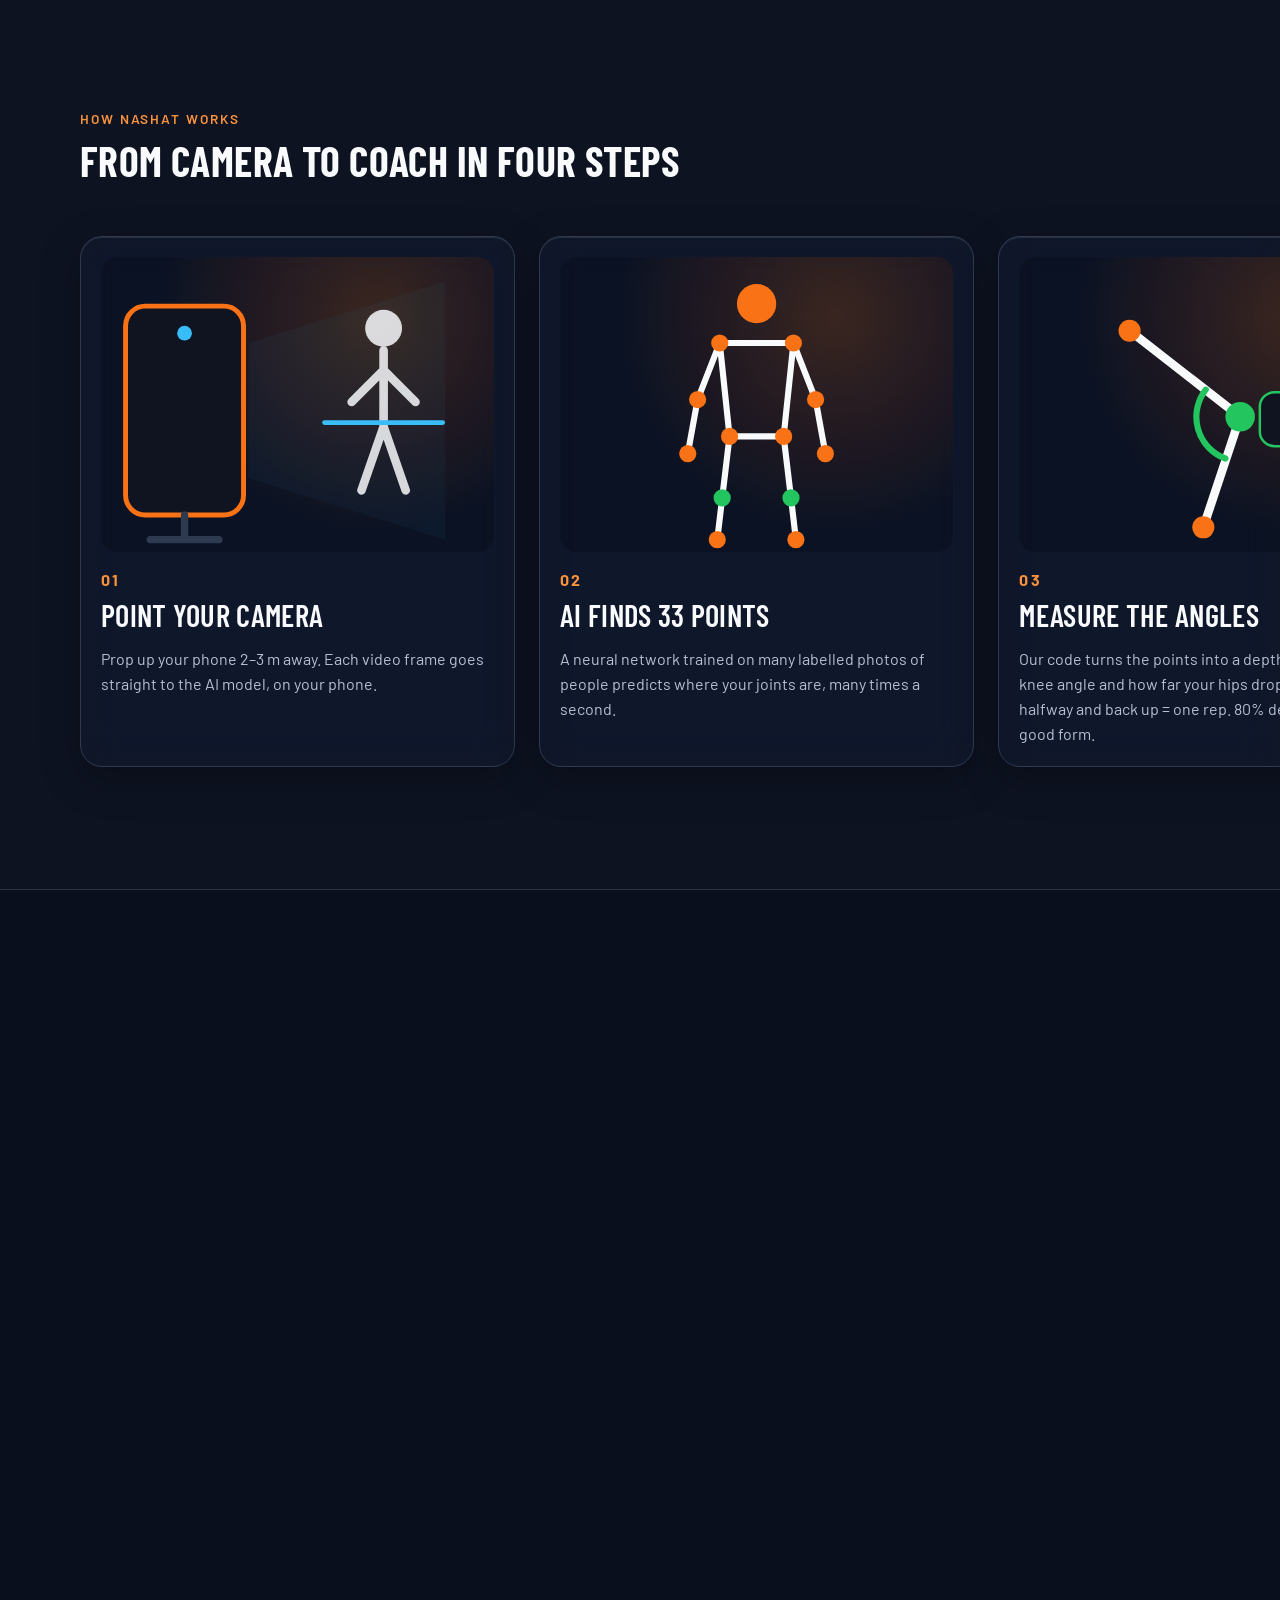
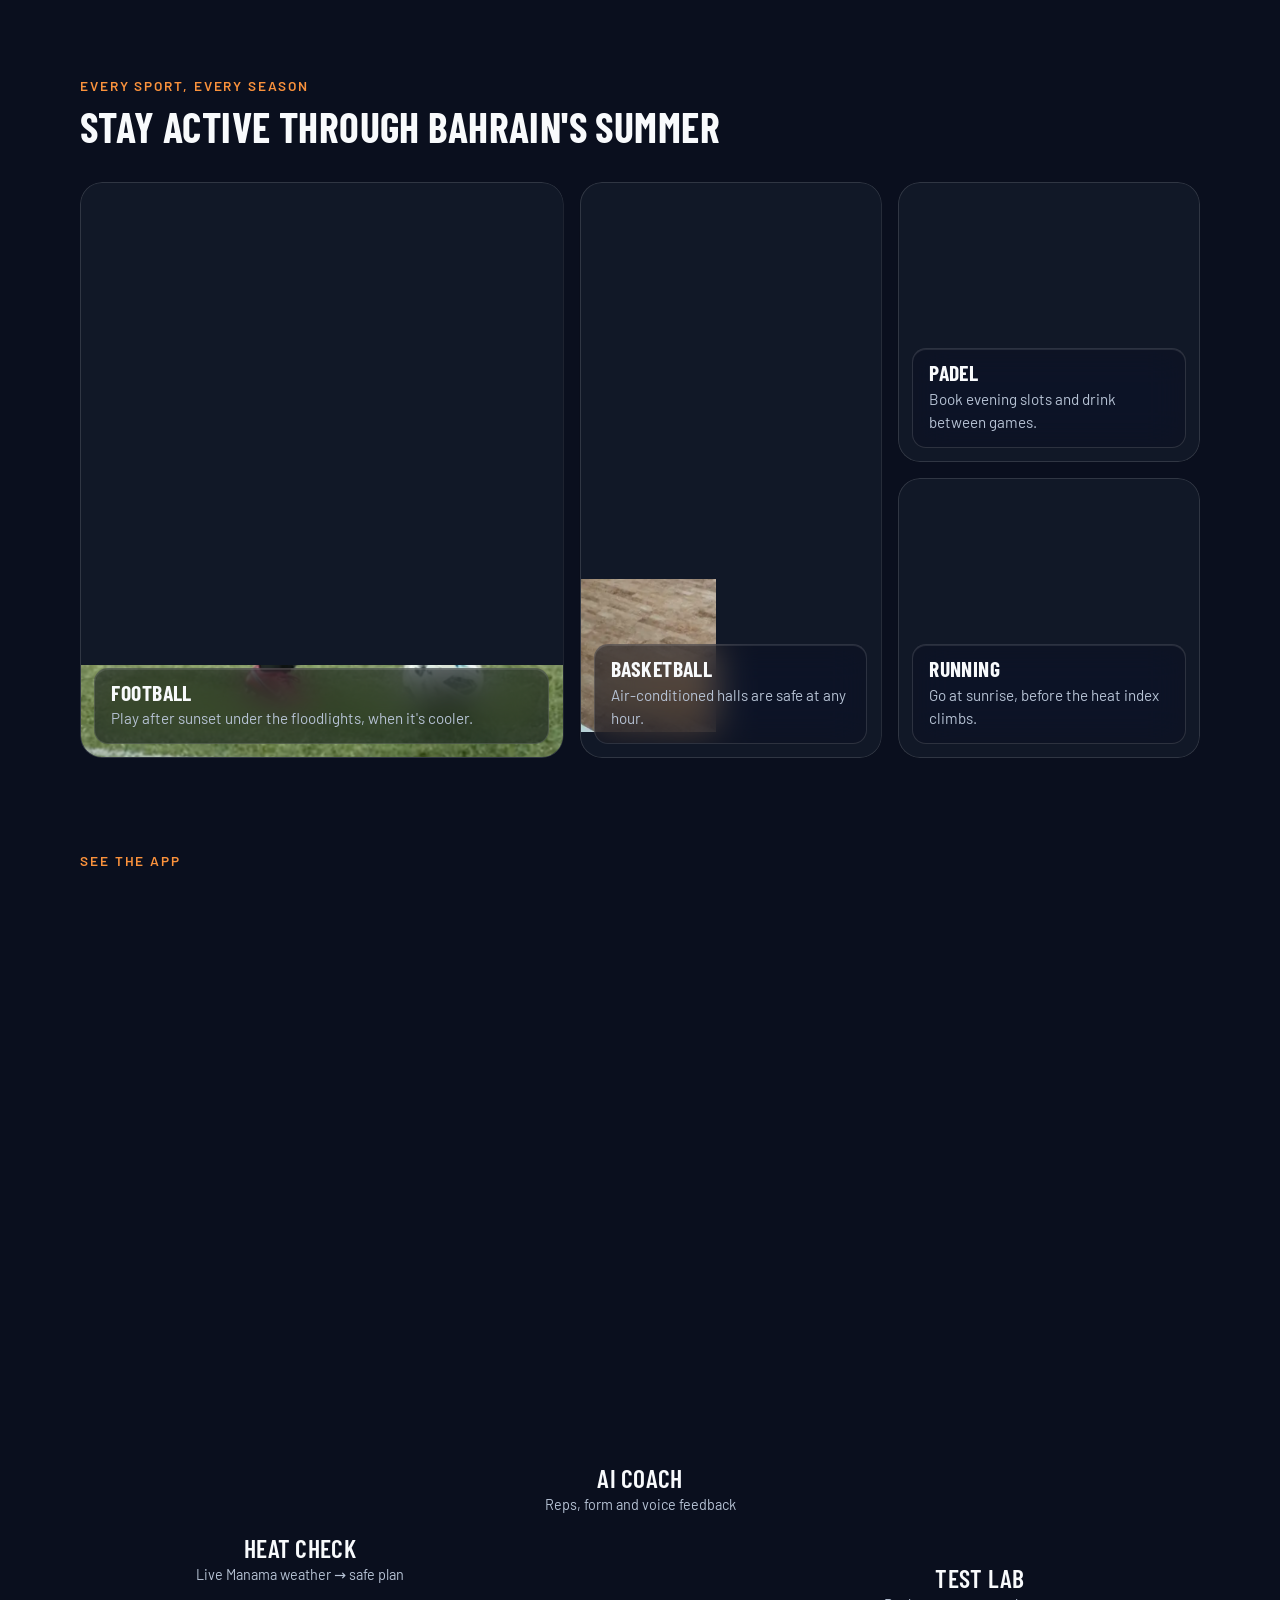
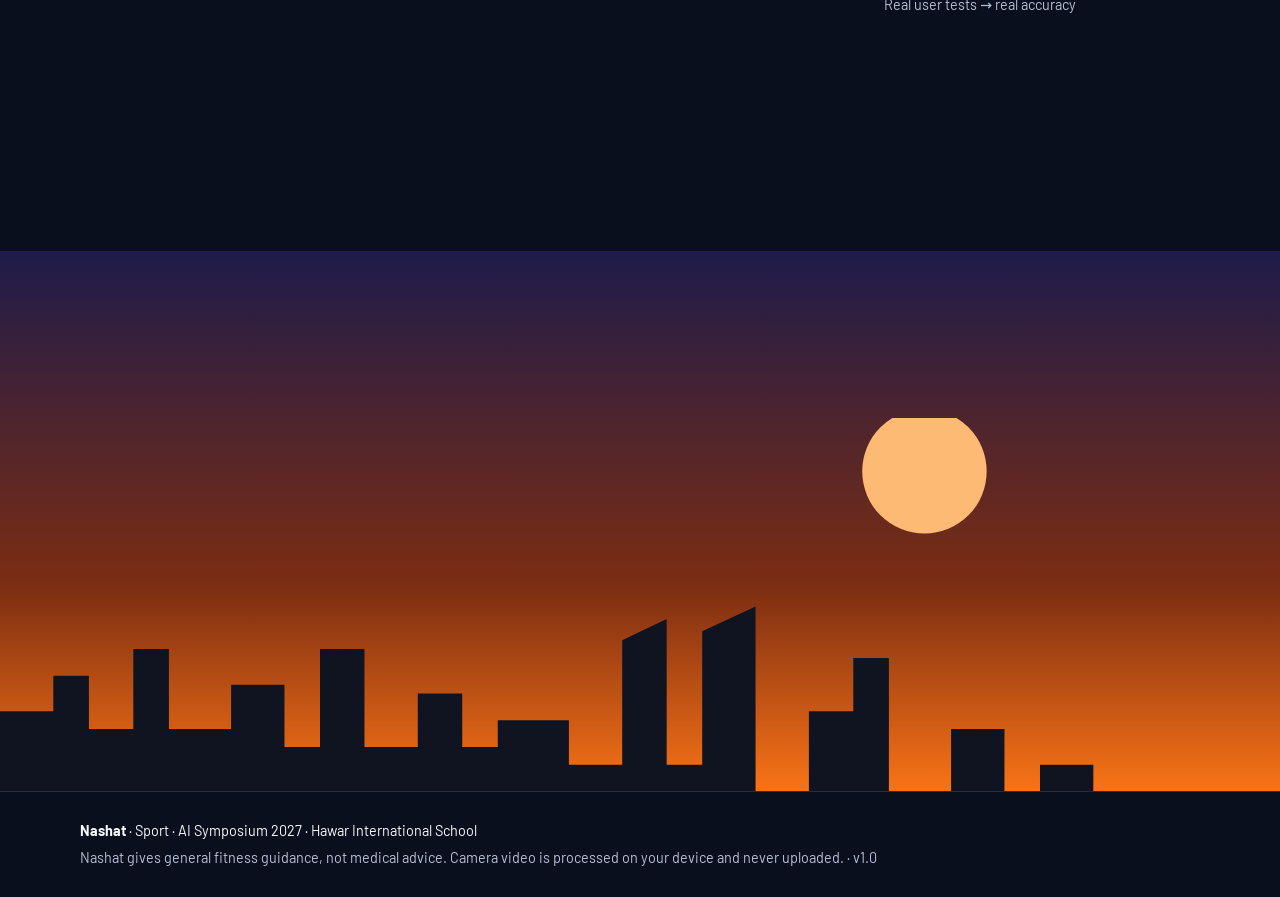
==== commit 68d3cae0: "Version every code link so browsers never mix old and new files Browsers may keep GitHub Pages files" ====
--- a/index.html
+++ b/index.html
@@ -8,8 +8,8 @@
   <meta name="theme-color" content="#0F1420">
   <link rel="icon" href="assets/icon.svg" type="image/svg+xml">
   <link rel="preload" href="assets/fonts/barlow-condensed-latin-700-normal.woff2" as="font" type="font/woff2" crossorigin>
-  <link rel="stylesheet" href="css/style.css?v=8">
-  <link rel="stylesheet" href="css/home.css?v=8">
+  <link rel="stylesheet" href="css/style.css?v=9">
+  <link rel="stylesheet" href="css/home.css?v=9">
   <script>(function(){var d=document.documentElement;d.classList.add('js-motion');try{if(sessionStorage.getItem('nashat.wipe'))d.classList.add('wipe-enter')}catch(e){}})()</script>
 </head>
 <body class="home">
@@ -302,6 +302,6 @@
     </div>
   </section>
 </main>
-<script type="module" src="js/home.js?v=8"></script>
+<script type="module" src="js/home.js?v=9"></script>
 </body>
 </html>
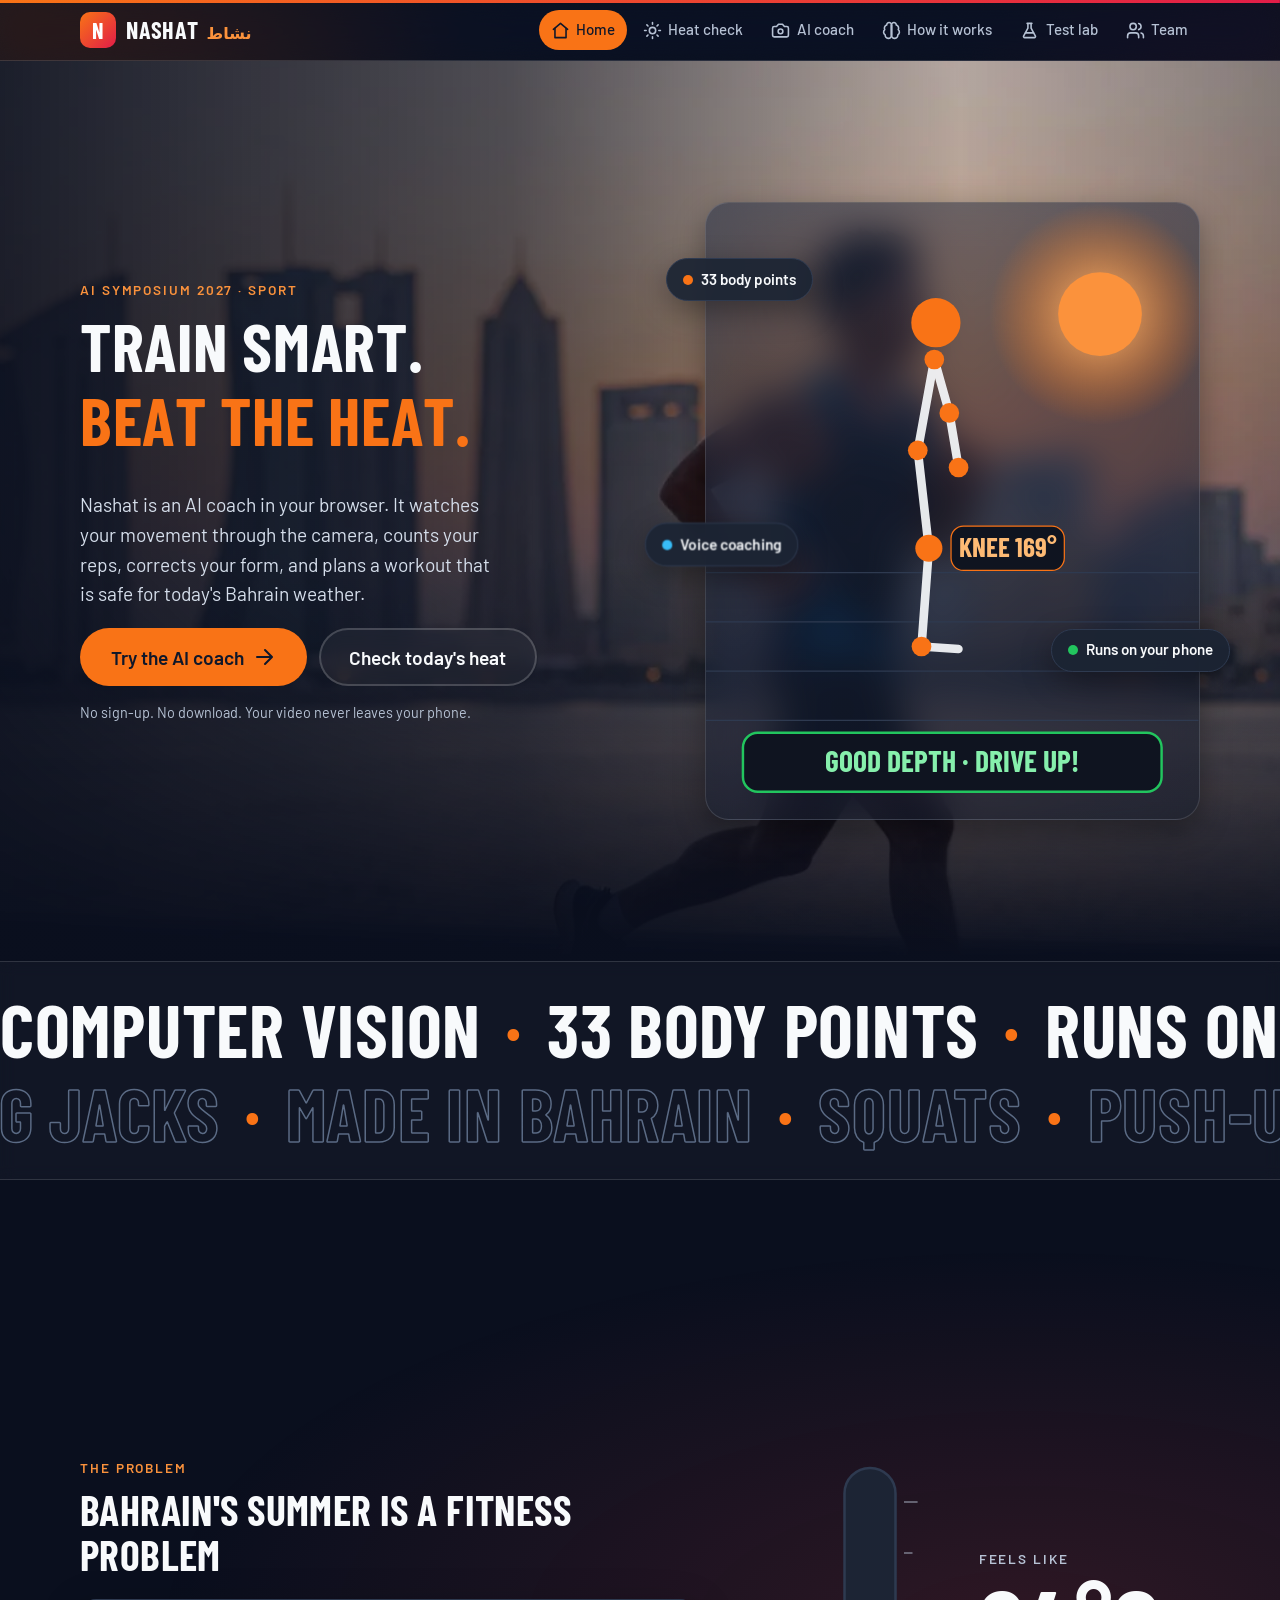
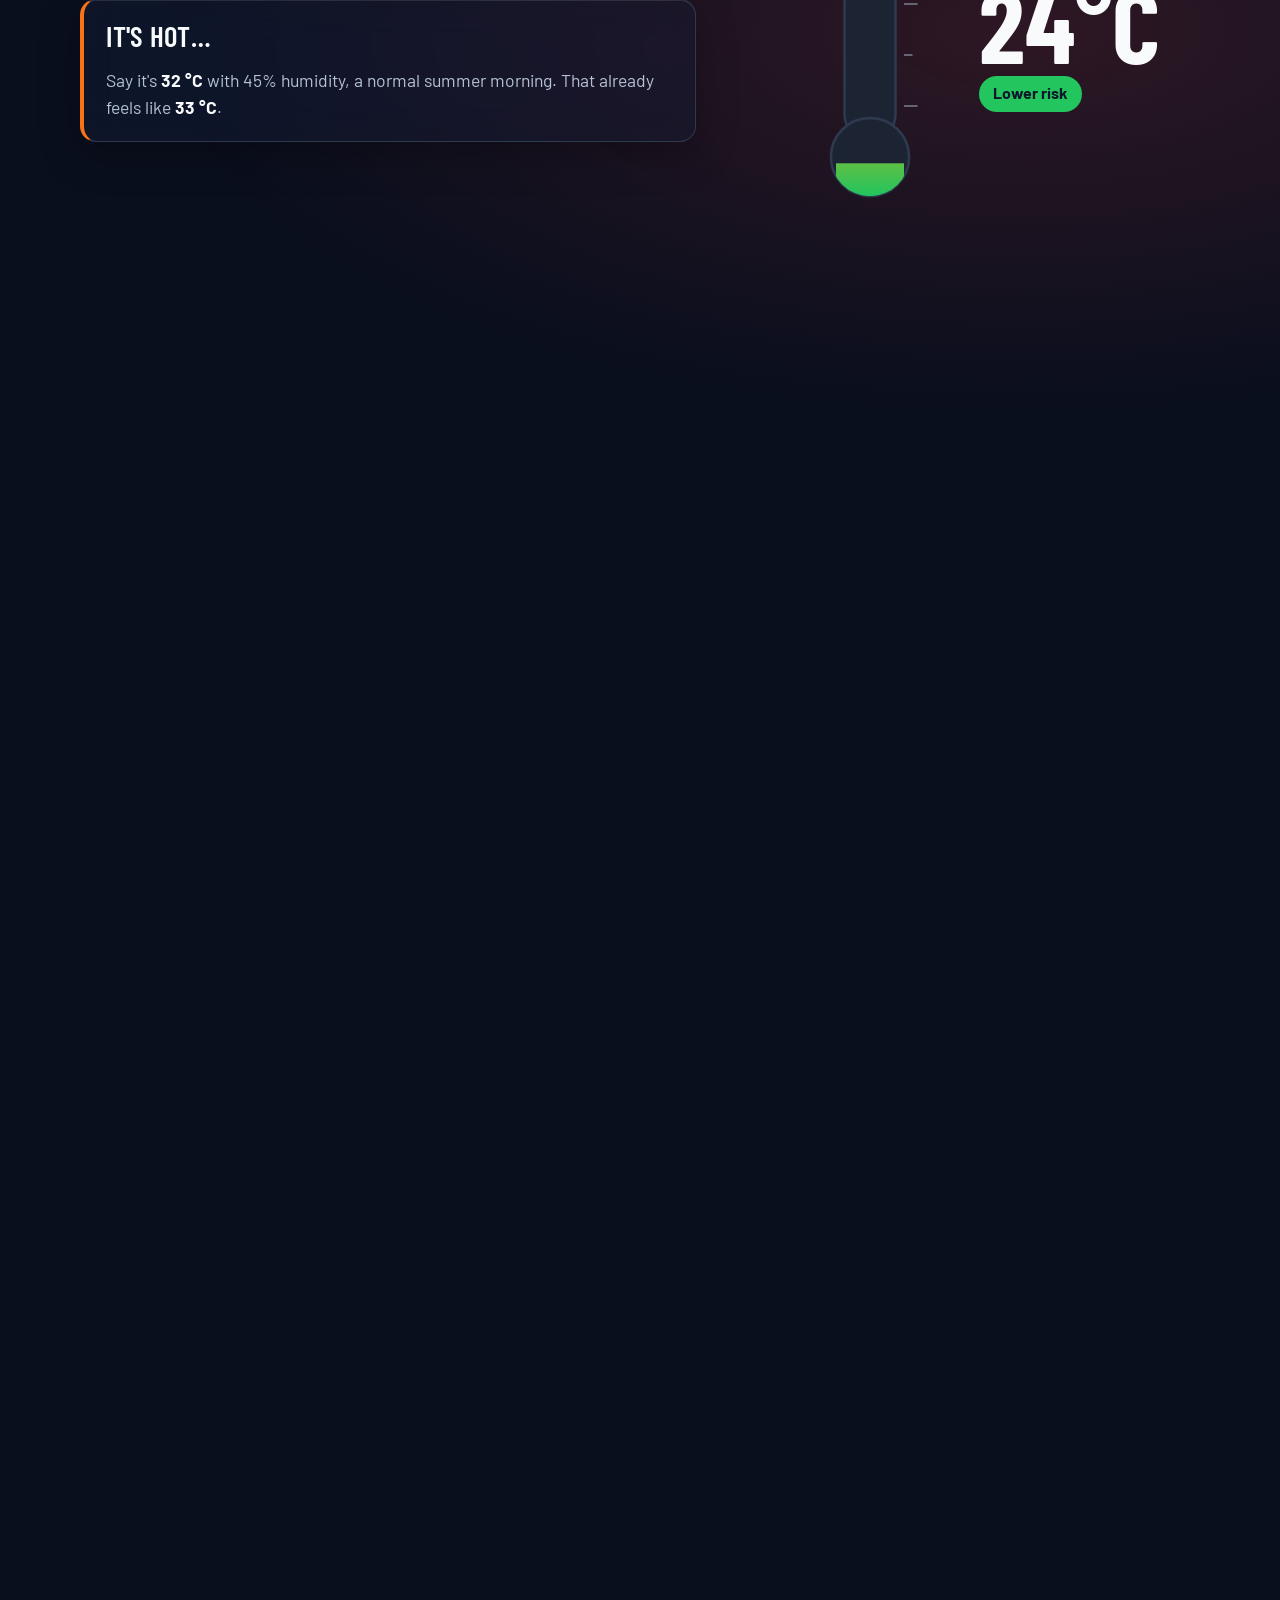
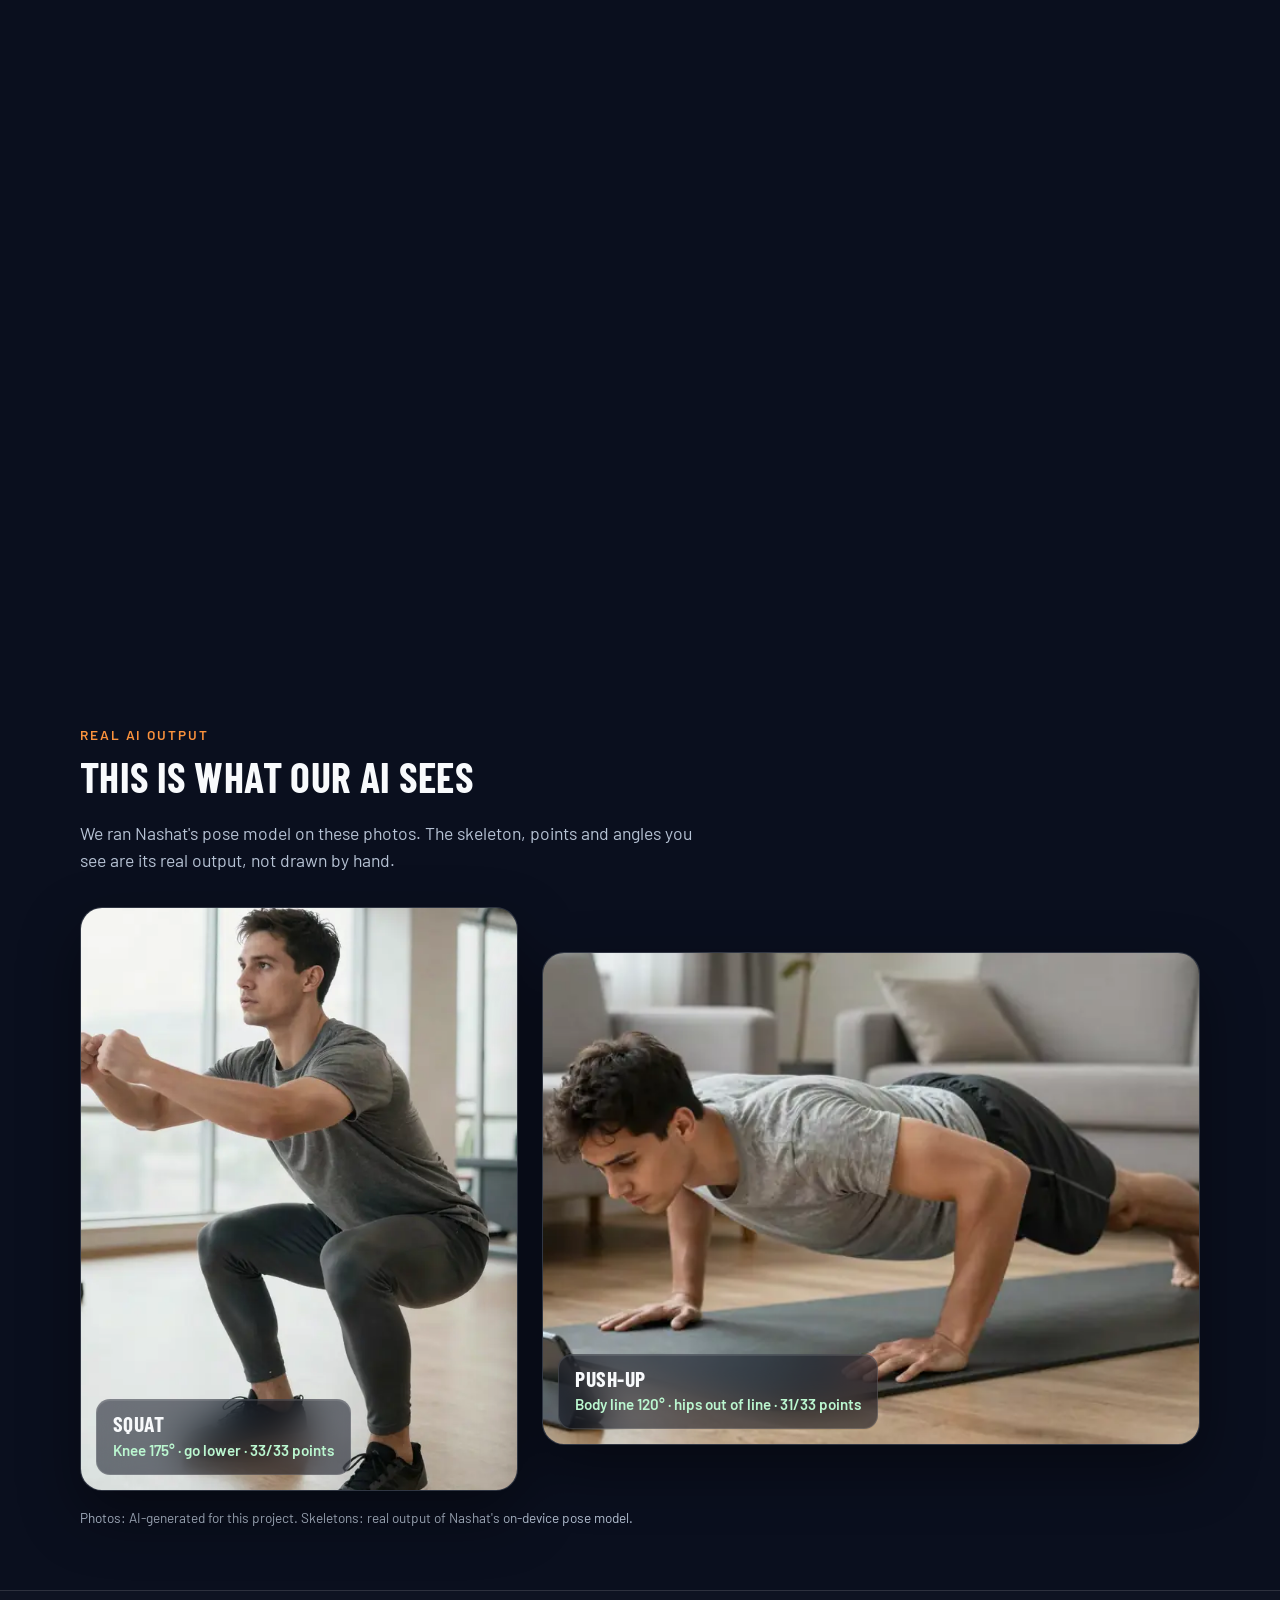
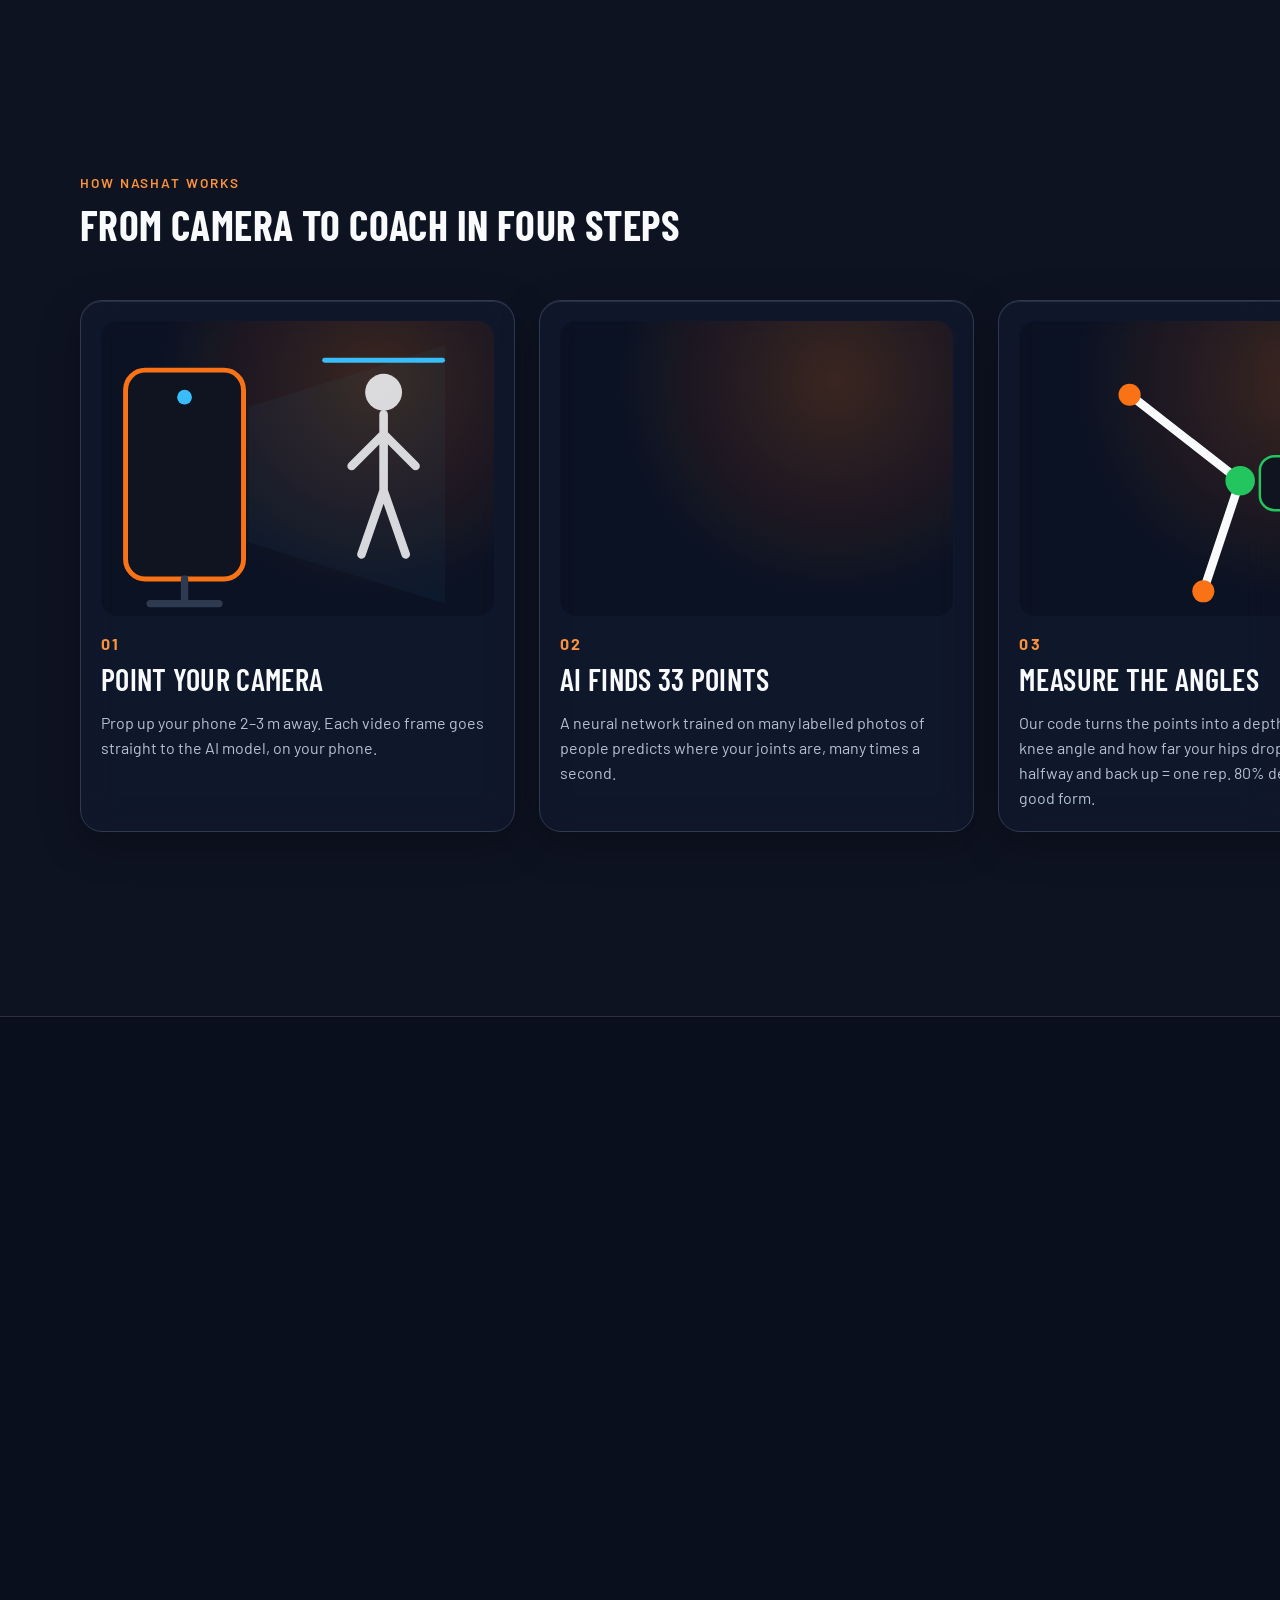
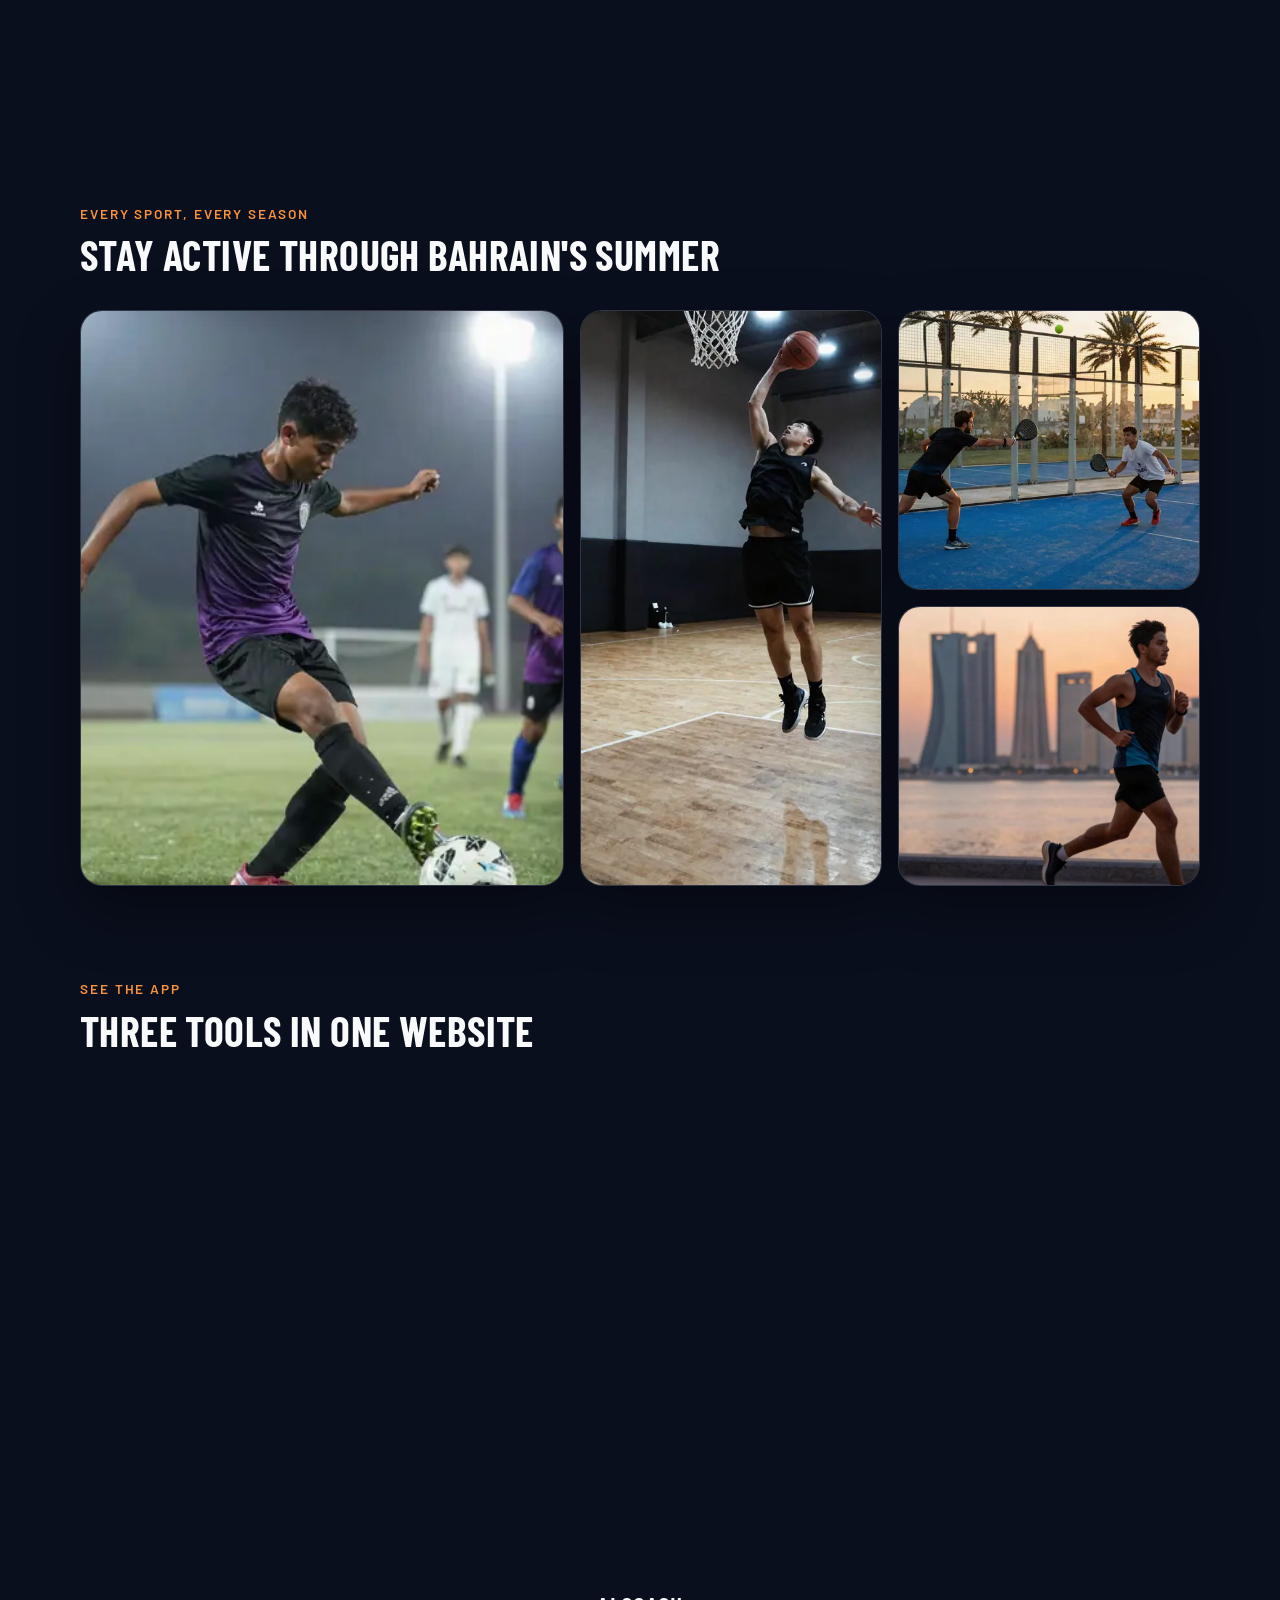
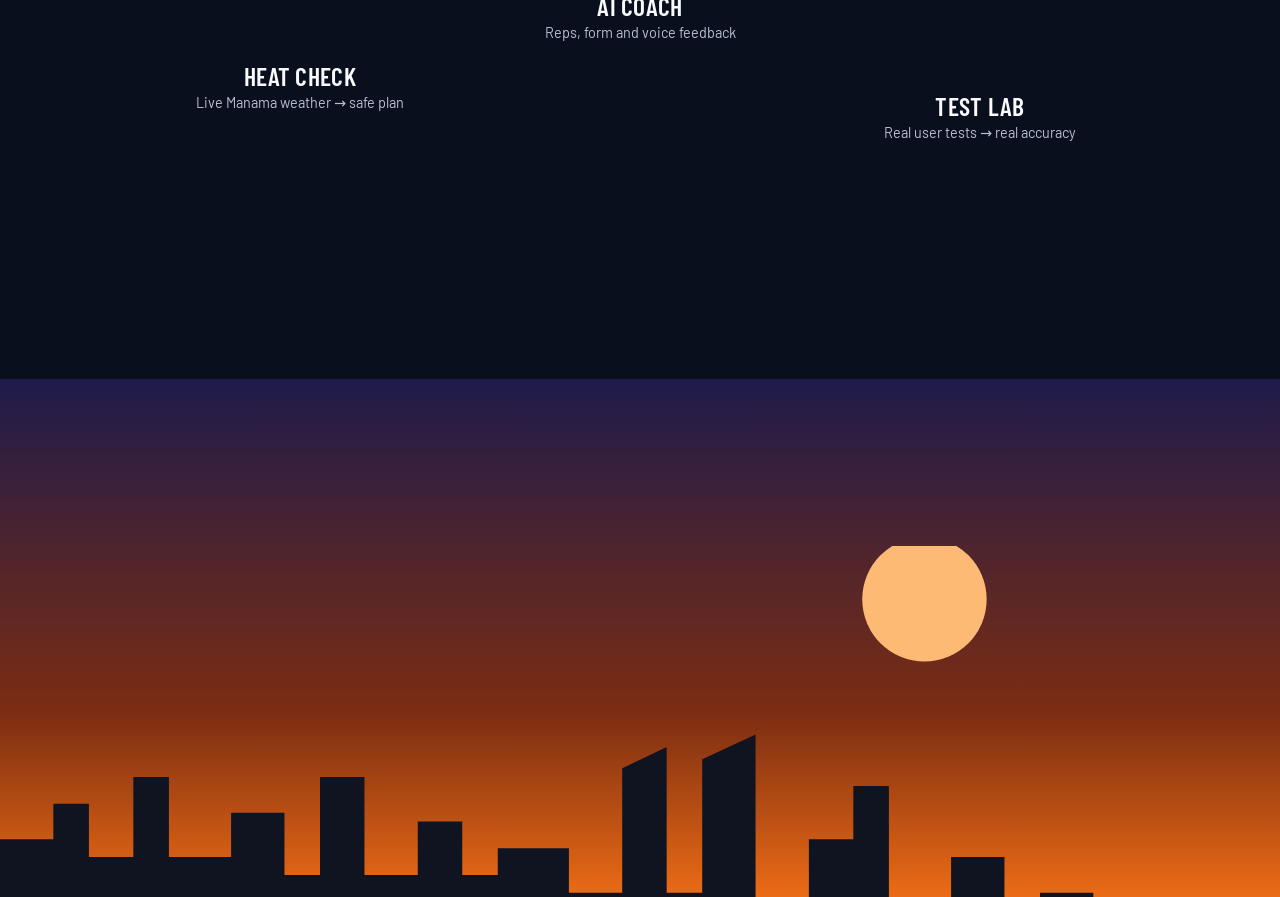
==== commit b6437d6d: "Brochure results: show real simulated test results; honest bias wording Co-Authored-By: Claude Opus " ====
--- a/index.html
+++ b/index.html
@@ -8,8 +8,8 @@
   <meta name="theme-color" content="#0F1420">
   <link rel="icon" href="assets/icon.svg" type="image/svg+xml">
   <link rel="preload" href="assets/fonts/barlow-condensed-latin-700-normal.woff2" as="font" type="font/woff2" crossorigin>
-  <link rel="stylesheet" href="css/style.css?v=9">
-  <link rel="stylesheet" href="css/home.css?v=9">
+  <link rel="stylesheet" href="css/style.css?v=10">
+  <link rel="stylesheet" href="css/home.css?v=10">
   <script>(function(){var d=document.documentElement;d.classList.add('js-motion');try{if(sessionStorage.getItem('nashat.wipe'))d.classList.add('wipe-enter')}catch(e){}})()</script>
 </head>
 <body class="home">
@@ -302,6 +302,6 @@
     </div>
   </section>
 </main>
-<script type="module" src="js/home.js?v=9"></script>
+<script type="module" src="js/home.js?v=10"></script>
 </body>
 </html>
